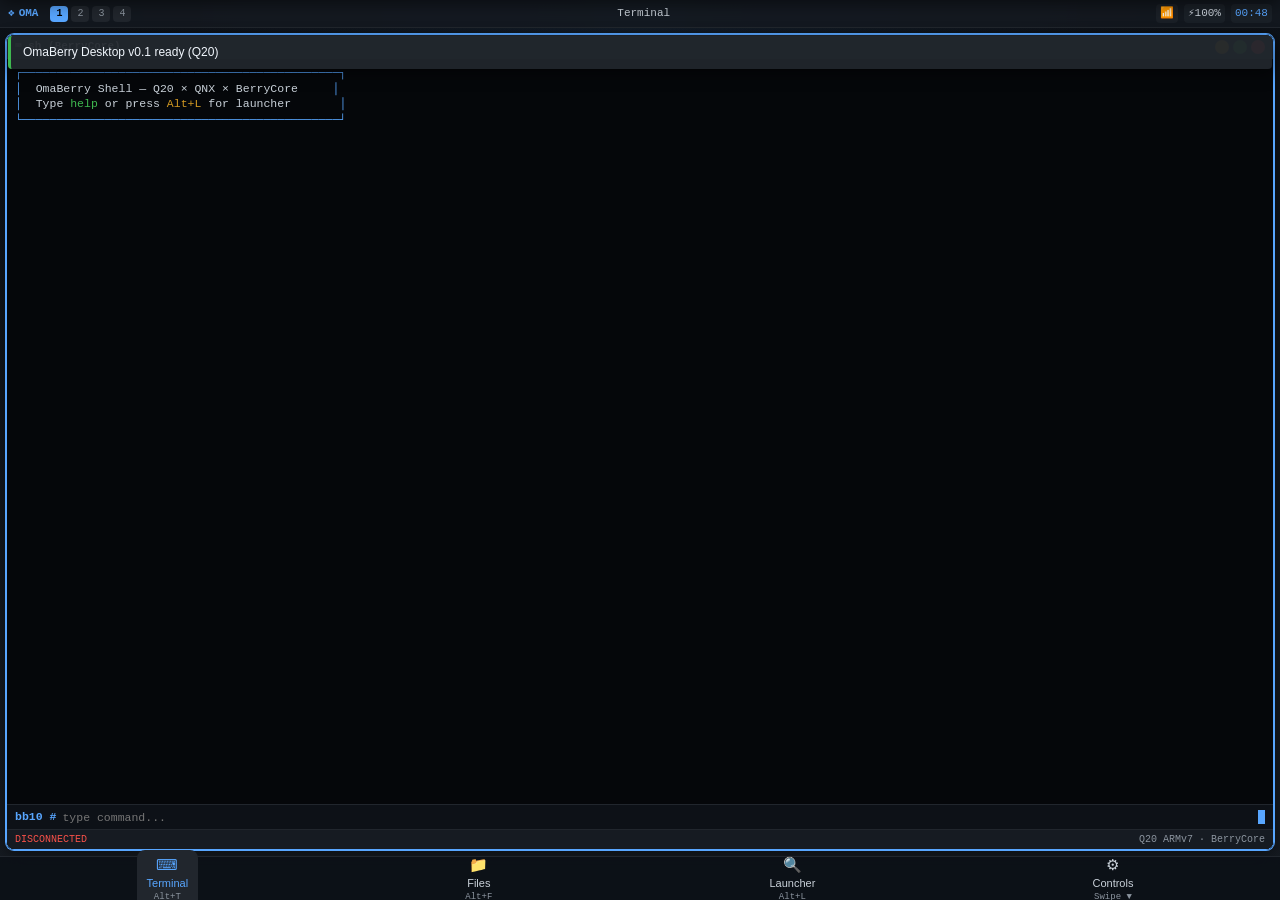
==== web/index.html @ 7ca0a392 "feat: initial commit of OmaBerry with full Q20 hardware, keyboard and gesture support" ====
<!DOCTYPE html>
<html lang="en">
<head>
  <meta charset="utf-8">
  <meta name="viewport" content="width=device-width, initial-scale=1.0, maximum-scale=1.0, user-scalable=no, viewport-fit=cover">
  <meta name="apple-mobile-web-app-capable" content="yes">
  <meta name="apple-mobile-web-app-status-bar-style" content="black-translucent">
  <meta name="theme-color" content="#0d1117">
  <title>OmaBerry — BlackBerry Classic Q20</title>
  
  <link rel="stylesheet" href="css/tokens.css">
  <link rel="stylesheet" href="css/desktop.css">
  <link rel="stylesheet" href="css/terminal.css">
  <link rel="stylesheet" href="css/launcher.css">
</head>
<body>

<div id="desktop-root">

  <!-- ── Top Status Bar (Waybar style) ────────────────────────── -->
  <header id="statusbar">
    <div class="status-left">
      <div class="brand-badge">
        <span>❖</span>
        <span>OMA</span>
      </div>
      <div class="workspace-pills">
        <div class="ws-pill active" data-ws="0">1</div>
        <div class="ws-pill" data-ws="1">2</div>
        <div class="ws-pill" data-ws="2">3</div>
        <div class="ws-pill" data-ws="3">4</div>
      </div>
    </div>

    <div class="status-center">
      <span id="status-app-title">Terminal</span>
    </div>

    <div class="status-right">
      <div class="status-item" id="status-wifi" title="Wi-Fi">
        <span>📶</span>
      </div>
      <div class="status-item" id="status-battery" title="Battery">
        <span>100%</span>
      </div>
      <div class="status-item accent" id="status-time">
        12:00
      </div>
    </div>
  </header>

  <!-- ── Quick Shade (Swipe Down from Top Edge) ────────────────── -->
  <div id="quick-shade">
    <div style="display:flex; justify-content:space-between; align-items:center; font-weight:bold; font-size:12px;">
      <span>Quick Controls</span>
      <span style="font-size:10px; color:var(--ob-text-muted);">Swipe up or press Back to close</span>
    </div>
    <div class="shade-grid">
      <div class="shade-card active">
        <span>📶</span>
        <span>Wi-Fi (Active)</span>
      </div>
      <div class="shade-card active">
        <span>🔒</span>
        <span>SSH :22 (ON)</span>
      </div>
      <div class="shade-card">
        <span>🤖</span>
        <span>Agent Hub</span>
      </div>
      <div class="shade-card" onclick="location.reload()">
        <span>🔄</span>
        <span>Reload Shell</span>
      </div>
      <div class="shade-card" onclick="window.OB.Terminal.send('pidin\n')">
        <span>📊</span>
        <span>pidin (Top)</span>
      </div>
      <div class="shade-card" onclick="window.OB.Terminal.send('qpkg list\n')">
        <span>📦</span>
        <span>Packages</span>
      </div>
    </div>
  </div>

  <!-- ── Toast Notifications ────────────────────────────────────── -->
  <div id="toast-container"></div>

  <!-- ── Main Viewport (4 Workspaces) ──────────────────────────── -->
  <main id="viewport">

    <!-- Workspace 0: Terminal / Shell -->
    <div class="workspace active" id="ws-0">
      <div class="window-tile focused" data-app="terminal">
        <div class="window-header">
          <span class="window-title">⌨ sh (BerryCore)</span>
          <div class="window-controls">
            <button class="win-btn min" title="Minimize"></button>
            <button class="win-btn max" title="Fullscreen"></button>
            <button class="win-btn close" title="Close"></button>
          </div>
        </div>
        <div class="window-body">
          <div class="terminal-container">
            <div class="terminal-output" id="term-output"></div>
            <div class="terminal-input-row">
              <span class="terminal-prompt">bb10 #</span>
              <input type="text" id="term-input" class="terminal-input" autocomplete="off" autocorrect="off" autocapitalize="off" spellcheck="false" placeholder="type command...">
              <span class="terminal-cursor"></span>
            </div>
            <div class="terminal-status-bar">
              <div class="term-tag connected" id="term-status-tag">STANDBY</div>
              <div>Q20 ARMv7 · BerryCore</div>
            </div>
          </div>
        </div>
      </div>
    </div>

    <!-- Workspace 1: File Manager -->
    <div class="workspace" id="ws-1">
      <div class="window-tile" data-app="fileman" style="display:grid; grid-template-rows:24px 30px 1fr;">
        <div class="window-header">
          <span class="window-title">📁 BerryFS File Browser</span>
          <div class="window-controls">
            <button class="win-btn max"></button>
            <button class="win-btn close"></button>
          </div>
        </div>
        <div style="background:var(--ob-bg-elevated); padding:4px 8px; border-bottom:var(--ob-border-subtle); display:flex; align-items:center; gap:6px;">
          <button onclick="window.OB.FileManager.goUp()" style="background:var(--ob-bg-surface); border:var(--ob-border); color:var(--ob-text-primary); border-radius:4px; padding:2px 8px; cursor:pointer;">⬆ Up</button>
          <span id="fm-path" style="font-family:var(--ob-font-mono); font-size:11px; color:var(--ob-text-muted);">/accounts/1000/shared</span>
        </div>
        <div style="display:grid; grid-template-columns:1fr 1fr; overflow:hidden;">
          <div id="fm-list" class="launcher-list" style="border-right:var(--ob-border-subtle);"></div>
          <div style="padding:6px; display:flex; flex-direction:column; background:#05070a;">
            <div style="font-size:10px; color:var(--ob-text-muted); margin-bottom:4px;">VIEWER / EDITOR</div>
            <textarea id="fm-viewer" style="flex:1; width:100%; background:transparent; border:none; outline:none; color:#c9d1d9; font-family:var(--ob-font-mono); font-size:11px; resize:none;" readonly placeholder="Select a file to inspect..."></textarea>
          </div>
        </div>
      </div>
    </div>

    <!-- Workspace 2: Web & Cloud Hub -->
    <div class="workspace" id="ws-2">
      <div class="window-tile" data-app="webhub">
        <div class="window-header">
          <span class="window-title">🌐 Web & Community Hub</span>
          <div class="window-controls"><button class="win-btn max"></button></div>
        </div>
        <div class="window-body" style="padding:16px; display:flex; flex-direction:column; gap:12px;">
          <h3 style="color:var(--ob-accent); font-size:14px;">Q20 Web Resources</h3>
          <p style="font-size:12px; color:var(--ob-text-muted);">Fast access bookmarks for Berry Browser (Chromium 120):</p>
          <div class="shade-grid" style="grid-template-columns: 1fr 1fr;">
            <a href="https://github.com/sw7ft/BerryCore" target="_blank" class="shade-card" style="text-decoration:none; color:inherit;">
              <span>📦</span>
              <span>BerryCore GitHub</span>
            </a>
            <a href="https://bberrylife.github.io/" target="_blank" class="shade-card" style="text-decoration:none; color:inherit;">
              <span>🫐</span>
              <span>BerryLife Hub</span>
            </a>
            <a href="https://eazylee.xyz/reberry/" target="_blank" class="shade-card" style="text-decoration:none; color:inherit;">
              <span>📖</span>
              <span>reberry Journal</span>
            </a>
            <a href="http://127.0.0.1:8120" target="_blank" class="shade-card" style="text-decoration:none; color:inherit;">
              <span>🤖</span>
              <span>BerryCode AI</span>
            </a>
          </div>
        </div>
      </div>
    </div>

    <!-- Workspace 3: System Diagnostics & Hardware -->
    <div class="workspace" id="ws-3">
      <div class="window-tile" data-app="sysinfo">
        <div class="window-header">
          <span class="window-title">📊 Q20 System Diagnostics</span>
          <div class="window-controls"><button class="win-btn max"></button></div>
        </div>
        <div class="window-body" style="padding:12px; font-family:var(--ob-font-mono); font-size:11.5px; line-height:1.5;">
          <div style="color:var(--ob-accent); font-weight:bold; margin-bottom:6px;">BlackBerry Classic Q20 Hardware Profile:</div>
          <div>• SoC: Qualcomm Snapdragon S4 Plus (MSM8960)</div>
          <div>• CPU: Dual-Core Krait @ 1.5 GHz (ARMv7 32-bit)</div>
          <div>• RAM: 2.0 GB LPDDR2</div>
          <div>• GPU: Adreno 225</div>
          <div>• Display: 720 × 720 (1:1 Square Touchscreen)</div>
          <div>• OS Kernel: BlackBerry QNX 8.0.0 (Neutrino RTOS)</div>
          <div>• Toolbelt: Optical Trackpad + 4 Navigation Keys</div>
          <div style="margin-top:12px; padding:8px; background:var(--ob-bg-elevated); border-radius:6px; border:var(--ob-border);">
            <div style="color:var(--ob-success);">Input Mapping Status:</div>
            <div>✓ Physical QWERTY keyboard listener active</div>
            <div>✓ Optical Trackpad motion & click listeners active</div>
            <div>✓ Bezel gestures (Top/Bottom/Left/Right) calibrated</div>
            <div>✓ Toolbelt keys (Call, Menu, Back, End) hooked</div>
          </div>
        </div>
      </div>
    </div>

  </main>

  <!-- ── Bottom Dock (Key Hints) ───────────────────────────────── -->
  <footer id="dock">
    <div class="dock-item active" data-action="terminal">
      <span class="dock-icon">⌨</span>
      <span>Terminal</span>
      <span class="dock-hint">Alt+T</span>
    </div>
    <div class="dock-item" data-action="files">
      <span class="dock-icon">📁</span>
      <span>Files</span>
      <span class="dock-hint">Alt+F</span>
    </div>
    <div class="dock-item" data-action="launcher">
      <span class="dock-icon">🔍</span>
      <span>Launcher</span>
      <span class="dock-hint">Alt+L</span>
    </div>
    <div class="dock-item" data-action="shade">
      <span class="dock-icon">⚙</span>
      <span>Controls</span>
      <span class="dock-hint">Swipe ▼</span>
    </div>
  </footer>

  <!-- ── App Launcher Overlay (Rofi style) ─────────────────────── -->
  <div id="launcher-overlay">
    <div class="launcher-card">
      <div class="launcher-search-box">
        <span class="launcher-search-icon">🔍</span>
        <input type="text" id="launcher-search-input" class="launcher-input" placeholder="Search apps or run command..." autocomplete="off">
      </div>
      <div id="launcher-results-list" class="launcher-list"></div>
      <div class="launcher-footer">
        <div class="launcher-hints">
          <span><span class="key-hint">↑↓</span>Select</span>
          <span><span class="key-hint">Enter</span>Open</span>
          <span><span class="key-hint">Back</span>Close</span>
        </div>
        <span>OmaBerry Runner</span>
      </div>
    </div>
  </div>

</div>

<!-- ── Subsystem Scripts ───────────────────────────────────────── -->
<script src="js/kernel.js"></script>
<script src="js/keys.js"></script>
<script src="js/statusbar.js"></script>
<script src="js/workspace.js"></script>
<script src="js/launcher.js"></script>
<script src="js/terminal.js"></script>
<script src="js/filemanager.js"></script>
<script src="js/desktop.js"></script>

</body>
</html>
---- web/css/tokens.css ----
/* OmaBerry Design Tokens (Omarchy-inspired)
 * Tailored for BlackBerry Classic / Q20 720x720 Square Display
 */

:root {
  /* ── Omarchy Core Palette ─────────────────────────────────────── */
  --ob-bg-base: #0d1117;
  --ob-bg-surface: #161b22;
  --ob-bg-elevated: #21262d;
  --ob-bg-active: #30363d;
  --ob-bg-overlay: rgba(13, 17, 23, 0.92);

  /* ── Accent & Semantic Colors ─────────────────────────────────── */
  --ob-accent: #58a6ff;
  --ob-accent-hover: #79c0ff;
  --ob-accent-subtle: rgba(88, 166, 255, 0.15);
  
  --ob-success: #3fb950;
  --ob-warning: #d29922;
  --ob-danger: #f85149;
  --ob-purple: #bc8cff;
  --ob-cyan: #39c5cf;

  /* ── Typography & Text Colors ─────────────────────────────────── */
  --ob-text-primary: #f0f6fc;
  --ob-text-secondary: #c9d1d9;
  --ob-text-muted: #8b949e;
  --ob-text-dim: #484f58;

  --ob-font-mono: 'JetBrainsMono Nerd Font', 'Fira Code', Menlo, Consolas, 'Courier New', monospace;
  --ob-font-ui: -apple-system, 'Slate Pro', 'Segoe UI', Roboto, Helvetica, Arial, sans-serif;

  /* ── Sizing & Spacing (Optimized for 720x720) ─────────────────── */
  --ob-screen-size: 720px;
  --ob-bar-height: 28px;
  --ob-dock-height: 44px;
  --ob-border-radius: 8px;
  --ob-border-radius-sm: 4px;
  --ob-gap: 6px;
  --ob-padding: 8px;

  /* ── Borders & Outlines ───────────────────────────────────────── */
  --ob-border: 1px solid #30363d;
  --ob-border-subtle: 1px solid #21262d;
  --ob-border-active: 1px solid #58a6ff;

  /* ── Shadows & Blur ───────────────────────────────────────────── */
  --ob-shadow: 0 4px 16px rgba(0, 0, 0, 0.5);
  --ob-shadow-sm: 0 2px 6px rgba(0, 0, 0, 0.35);
  --ob-backdrop-blur: blur(10px);
}

/* Base reset */
* {
  box-sizing: border-box;
  margin: 0;
  padding: 0;
  user-select: none;
  -webkit-user-select: none;
  -webkit-tap-highlight-color: transparent;
}

html, body {
  width: 100%;
  height: 100%;
  max-width: 100vw;
  max-height: 100vh;
  overflow: hidden;
  background-color: var(--ob-bg-base);
  color: var(--ob-text-secondary);
  font-family: var(--ob-font-ui);
  font-size: 13px;
  line-height: 1.4;
}

/* Trackpad active cursor display */
body.trackpad-active {
  cursor: default;
}
---- web/css/desktop.css ----
/* OmaBerry Desktop Layout
 * 720x720 Square Screen Window Manager & Workspace Viewport
 */

#desktop-root {
  display: flex;
  flex-direction: column;
  width: 100vw;
  height: 100vh;
  position: relative;
  background-color: var(--ob-bg-base);
  background-image: 
    radial-gradient(ellipse at 50% 0%, rgba(88, 166, 255, 0.08) 0%, transparent 60%),
    linear-gradient(to bottom, #0d1117 0%, #161b22 100%);
  overflow: hidden;
}

/* ── Top Status Bar (Waybar-inspired) ─────────────────────────── */
#statusbar {
  display: flex;
  align-items: center;
  justify-content: space-between;
  height: var(--ob-bar-height);
  padding: 0 8px;
  background-color: rgba(22, 27, 34, 0.85);
  backdrop-filter: var(--ob-backdrop-blur);
  -webkit-backdrop-filter: var(--ob-backdrop-blur);
  border-bottom: var(--ob-border-subtle);
  font-family: var(--ob-font-mono);
  font-size: 11px;
  z-index: 100;
  flex-shrink: 0;
}

.status-left, .status-center, .status-right {
  display: flex;
  align-items: center;
  gap: 6px;
}

.brand-badge {
  font-weight: bold;
  color: var(--ob-accent);
  display: flex;
  align-items: center;
  gap: 4px;
}

.workspace-pills {
  display: flex;
  gap: 3px;
  margin-left: 6px;
}

.ws-pill {
  width: 18px;
  height: 16px;
  display: flex;
  align-items: center;
  justify-content: center;
  background-color: var(--ob-bg-elevated);
  border-radius: var(--ob-border-radius-sm);
  color: var(--ob-text-muted);
  font-size: 10px;
  cursor: pointer;
  transition: all 0.15s ease;
}

.ws-pill.active {
  background-color: var(--ob-accent);
  color: #000;
  font-weight: bold;
}

.status-center {
  color: var(--ob-text-secondary);
  font-weight: 500;
}

.status-item {
  display: flex;
  align-items: center;
  gap: 4px;
  padding: 2px 4px;
  border-radius: var(--ob-border-radius-sm);
  background-color: rgba(33, 38, 45, 0.6);
}

.status-item.accent {
  color: var(--ob-accent);
}

/* ── Workspace Viewport ───────────────────────────────────────── */
#viewport {
  flex: 1;
  position: relative;
  display: flex;
  width: 100%;
  overflow: hidden;
  padding: var(--ob-gap);
}

.workspace {
  position: absolute;
  top: var(--ob-gap);
  left: var(--ob-gap);
  right: var(--ob-gap);
  bottom: calc(var(--ob-dock-height) + var(--ob-gap));
  display: grid;
  grid-template-columns: 1fr;
  grid-template-rows: 1fr;
  gap: var(--ob-gap);
  opacity: 0;
  pointer-events: none;
  transform: scale(0.98);
  transition: opacity 0.2s cubic-bezier(0.16, 1, 0.3, 1), transform 0.2s cubic-bezier(0.16, 1, 0.3, 1);
}

.workspace.active {
  opacity: 1;
  pointer-events: auto;
  transform: scale(1);
}

.workspace.split-horizontal {
  grid-template-columns: 1fr 1fr;
}

.workspace.split-vertical {
  grid-template-rows: 1fr 1fr;
}

/* ── Windows / Tiles ──────────────────────────────────────────── */
.window-tile {
  background-color: rgba(22, 27, 34, 0.95);
  border: var(--ob-border);
  border-radius: var(--ob-border-radius);
  box-shadow: var(--ob-shadow);
  display: flex;
  flex-direction: column;
  overflow: hidden;
  position: relative;
  transition: border-color 0.15s ease, box-shadow 0.15s ease;
}

.window-tile.focused {
  border-color: var(--ob-accent);
  box-shadow: 0 0 0 1px var(--ob-accent), var(--ob-shadow);
}

.window-header {
  display: flex;
  align-items: center;
  justify-content: space-between;
  height: 24px;
  padding: 0 8px;
  background-color: var(--ob-bg-elevated);
  border-bottom: var(--ob-border-subtle);
  font-family: var(--ob-font-mono);
  font-size: 11px;
}

.window-title {
  color: var(--ob-text-primary);
  font-weight: 600;
  white-space: nowrap;
  overflow: hidden;
  text-overflow: ellipsis;
}

.window-controls {
  display: flex;
  gap: 4px;
}

.win-btn {
  width: 14px;
  height: 14px;
  border-radius: 50%;
  border: none;
  cursor: pointer;
  opacity: 0.8;
}
.win-btn:hover { opacity: 1; }
.win-btn.close { background-color: var(--ob-danger); }
.win-btn.min { background-color: var(--ob-warning); }
.win-btn.max { background-color: var(--ob-success); }

.window-body {
  flex: 1;
  overflow: auto;
  position: relative;
}

/* ── Bottom Dock (Taskbar / Key hints) ────────────────────────── */
#dock {
  position: absolute;
  bottom: 0;
  left: 0;
  right: 0;
  height: var(--ob-dock-height);
  background-color: rgba(13, 17, 23, 0.92);
  backdrop-filter: var(--ob-backdrop-blur);
  -webkit-backdrop-filter: var(--ob-backdrop-blur);
  border-top: var(--ob-border-subtle);
  display: flex;
  align-items: center;
  justify-content: space-around;
  padding: 0 8px;
  z-index: 100;
}

.dock-item {
  display: flex;
  flex-direction: column;
  align-items: center;
  justify-content: center;
  padding: 4px 10px;
  border-radius: var(--ob-border-radius);
  background: transparent;
  color: var(--ob-text-secondary);
  font-size: 11px;
  cursor: pointer;
  transition: all 0.15s ease;
  position: relative;
}

.dock-item:hover, .dock-item.active {
  background-color: var(--ob-bg-elevated);
  color: var(--ob-accent);
}

.dock-icon {
  font-size: 15px;
  margin-bottom: 1px;
}

.dock-hint {
  font-family: var(--ob-font-mono);
  font-size: 9px;
  color: var(--ob-text-muted);
}

/* ── Top Swipe Shade (Quick Settings) ─────────────────────────── */
#quick-shade {
  position: absolute;
  top: 0;
  left: 0;
  right: 0;
  max-height: 280px;
  background-color: rgba(22, 27, 34, 0.98);
  backdrop-filter: var(--ob-backdrop-blur);
  border-bottom: 2px solid var(--ob-accent);
  box-shadow: var(--ob-shadow);
  transform: translateY(-100%);
  transition: transform 0.25s cubic-bezier(0.16, 1, 0.3, 1);
  z-index: 200;
  padding: 12px;
  display: flex;
  flex-direction: column;
  gap: 10px;
}

#quick-shade.open {
  transform: translateY(0);
}

.shade-grid {
  display: grid;
  grid-template-columns: repeat(3, 1fr);
  gap: 8px;
}

.shade-card {
  background-color: var(--ob-bg-elevated);
  border: var(--ob-border);
  border-radius: var(--ob-border-radius);
  padding: 8px;
  display: flex;
  flex-direction: column;
  align-items: center;
  gap: 4px;
  font-size: 11px;
  cursor: pointer;
}

.shade-card.active {
  border-color: var(--ob-accent);
  background-color: var(--ob-accent-subtle);
  color: var(--ob-accent);
}

/* ── Toast Notifications ──────────────────────────────────────── */
#toast-container {
  position: absolute;
  top: calc(var(--ob-bar-height) + 8px);
  right: 8px;
  left: 8px;
  display: flex;
  flex-direction: column;
  gap: 6px;
  z-index: 300;
  pointer-events: none;
}

.toast {
  background-color: rgba(33, 38, 45, 0.95);
  border-left: 3px solid var(--ob-accent);
  border-radius: var(--ob-border-radius-sm);
  padding: 8px 12px;
  font-size: 12px;
  color: var(--ob-text-primary);
  box-shadow: var(--ob-shadow);
  animation: toastIn 0.2s ease forwards;
  pointer-events: auto;
}

.toast.warn { border-left-color: var(--ob-warning); }
.toast.error { border-left-color: var(--ob-danger); }
.toast.success { border-left-color: var(--ob-success); }

@keyframes toastIn {
  from { opacity: 0; transform: translateY(-8px); }
  to { opacity: 1; transform: translateY(0); }
}
---- web/css/terminal.css ----
/* OmaBerry Terminal Styles
 * Monospace ANSI terminal with PTY integration, cursor blink, and status
 */

.terminal-container {
  display: flex;
  flex-direction: column;
  width: 100%;
  height: 100%;
  background-color: #05070a;
  color: #c9d1d9;
  font-family: var(--ob-font-mono);
  font-size: 11.5px;
  line-height: 1.35;
  overflow: hidden;
  position: relative;
}

.terminal-output {
  flex: 1;
  overflow-y: auto;
  overflow-x: hidden;
  padding: 6px 8px;
  white-space: pre-wrap;
  word-break: break-all;
  user-select: text;
  -webkit-user-select: text;
  scroll-behavior: smooth;
}

.terminal-line {
  min-height: 16px;
}

/* ANSI 16-color palette */
.ansi-black { color: #484f58; }
.ansi-red { color: #ff7b72; }
.ansi-green { color: #3fb950; }
.ansi-yellow { color: #d29922; }
.ansi-blue { color: #58a6ff; }
.ansi-magenta { color: #bc8cff; }
.ansi-cyan { color: #39c5cf; }
.ansi-white { color: #f0f6fc; }

.ansi-bright-black { color: #6e7681; }
.ansi-bright-red { color: #ffa198; }
.ansi-bright-green { color: #56d364; }
.ansi-bright-yellow { color: #e3b341; }
.ansi-bright-blue { color: #79c0ff; }
.ansi-bright-magenta { color: #d2a8ff; }
.ansi-bright-cyan { color: #56d4dd; }
.ansi-bright-white { color: #ffffff; }

.ansi-bold { font-weight: bold; }
.ansi-underline { text-decoration: underline; }

/* Terminal input prompt row */
.terminal-input-row {
  display: flex;
  align-items: center;
  padding: 4px 8px;
  background-color: #0d1117;
  border-top: 1px solid #21262d;
  flex-shrink: 0;
}

.terminal-prompt {
  color: var(--ob-accent);
  font-weight: bold;
  margin-right: 6px;
  white-space: nowrap;
}

.terminal-input {
  flex: 1;
  background: transparent;
  border: none;
  outline: none;
  color: #f0f6fc;
  font-family: var(--ob-font-mono);
  font-size: 11.5px;
  padding: 0;
}

/* Cursor */
.terminal-cursor {
  display: inline-block;
  width: 7px;
  height: 14px;
  background-color: var(--ob-accent);
  vertical-align: middle;
  animation: cursorBlink 1s infinite;
}

@keyframes cursorBlink {
  0%, 49% { opacity: 1; }
  50%, 100% { opacity: 0; }
}

/* Terminal Bottom Status Bar */
.terminal-status-bar {
  display: flex;
  align-items: center;
  justify-content: space-between;
  height: 20px;
  padding: 0 8px;
  background-color: #161b22;
  border-top: 1px solid #21262d;
  font-size: 10px;
  color: var(--ob-text-muted);
}

.term-tag {
  display: flex;
  align-items: center;
  gap: 4px;
}
.term-tag.connected { color: var(--ob-success); }
.term-tag.disconnected { color: var(--ob-danger); }
---- web/css/launcher.css ----
/* OmaBerry App Launcher & Command Palette (Rofi/Fuzzel style)
 * Keyboard-first navigation for Q20 720x720 display
 */

#launcher-overlay, #palette-overlay {
  position: absolute;
  top: 0;
  left: 0;
  width: 100vw;
  height: 100vh;
  background-color: rgba(13, 17, 23, 0.75);
  backdrop-filter: var(--ob-backdrop-blur);
  -webkit-backdrop-filter: var(--ob-backdrop-blur);
  display: flex;
  align-items: center;
  justify-content: center;
  z-index: 250;
  opacity: 0;
  pointer-events: none;
  transition: opacity 0.15s ease;
}

#launcher-overlay.open, #palette-overlay.open {
  opacity: 1;
  pointer-events: auto;
}

.launcher-card {
  width: calc(100% - 32px);
  max-width: 540px;
  max-height: 480px;
  background-color: rgba(22, 27, 34, 0.98);
  border: var(--ob-border);
  border-radius: var(--ob-border-radius);
  box-shadow: var(--ob-shadow);
  display: flex;
  flex-direction: column;
  overflow: hidden;
  transform: translateY(-10px) scale(0.98);
  transition: transform 0.15s cubic-bezier(0.16, 1, 0.3, 1);
}

#launcher-overlay.open .launcher-card,
#palette-overlay.open .launcher-card {
  transform: translateY(0) scale(1);
}

.launcher-search-box {
  display: flex;
  align-items: center;
  padding: 10px 14px;
  background-color: var(--ob-bg-elevated);
  border-bottom: var(--ob-border-subtle);
  gap: 8px;
}

.launcher-search-icon {
  color: var(--ob-accent);
  font-size: 14px;
}

.launcher-input {
  flex: 1;
  background: transparent;
  border: none;
  outline: none;
  color: var(--ob-text-primary);
  font-family: var(--ob-font-ui);
  font-size: 14px;
}

.launcher-input::placeholder {
  color: var(--ob-text-muted);
}

.launcher-list {
  flex: 1;
  overflow-y: auto;
  padding: 6px;
  display: flex;
  flex-direction: column;
  gap: 3px;
}

.launcher-item {
  display: flex;
  align-items: center;
  justify-content: space-between;
  padding: 8px 10px;
  border-radius: var(--ob-border-radius-sm);
  background-color: transparent;
  cursor: pointer;
  transition: background-color 0.1s ease;
}

.launcher-item.selected, .launcher-item:hover {
  background-color: var(--ob-bg-active);
  outline: 1px solid var(--ob-accent);
}

.launcher-item-left {
  display: flex;
  align-items: center;
  gap: 10px;
}

.launcher-item-icon {
  width: 26px;
  height: 26px;
  border-radius: 6px;
  display: flex;
  align-items: center;
  justify-content: center;
  background-color: var(--ob-bg-surface);
  font-size: 13px;
  color: var(--ob-accent);
}

.launcher-item-text {
  display: flex;
  flex-direction: column;
}

.launcher-item-title {
  color: var(--ob-text-primary);
  font-weight: 500;
  font-size: 12.5px;
}

.launcher-item-desc {
  color: var(--ob-text-muted);
  font-size: 10.5px;
}

.launcher-item-badge {
  font-family: var(--ob-font-mono);
  font-size: 10px;
  padding: 2px 6px;
  border-radius: 4px;
  background-color: var(--ob-bg-surface);
  color: var(--ob-text-muted);
  border: var(--ob-border-subtle);
}

.launcher-footer {
  display: flex;
  align-items: center;
  justify-content: space-between;
  padding: 6px 12px;
  background-color: var(--ob-bg-surface);
  border-top: var(--ob-border-subtle);
  font-family: var(--ob-font-mono);
  font-size: 10px;
  color: var(--ob-text-muted);
}

.launcher-hints {
  display: flex;
  gap: 10px;
}

.key-hint {
  display: inline-block;
  padding: 1px 4px;
  border-radius: 3px;
  background-color: var(--ob-bg-elevated);
  color: var(--ob-text-secondary);
  border: var(--ob-border-subtle);
  margin-right: 2px;
}
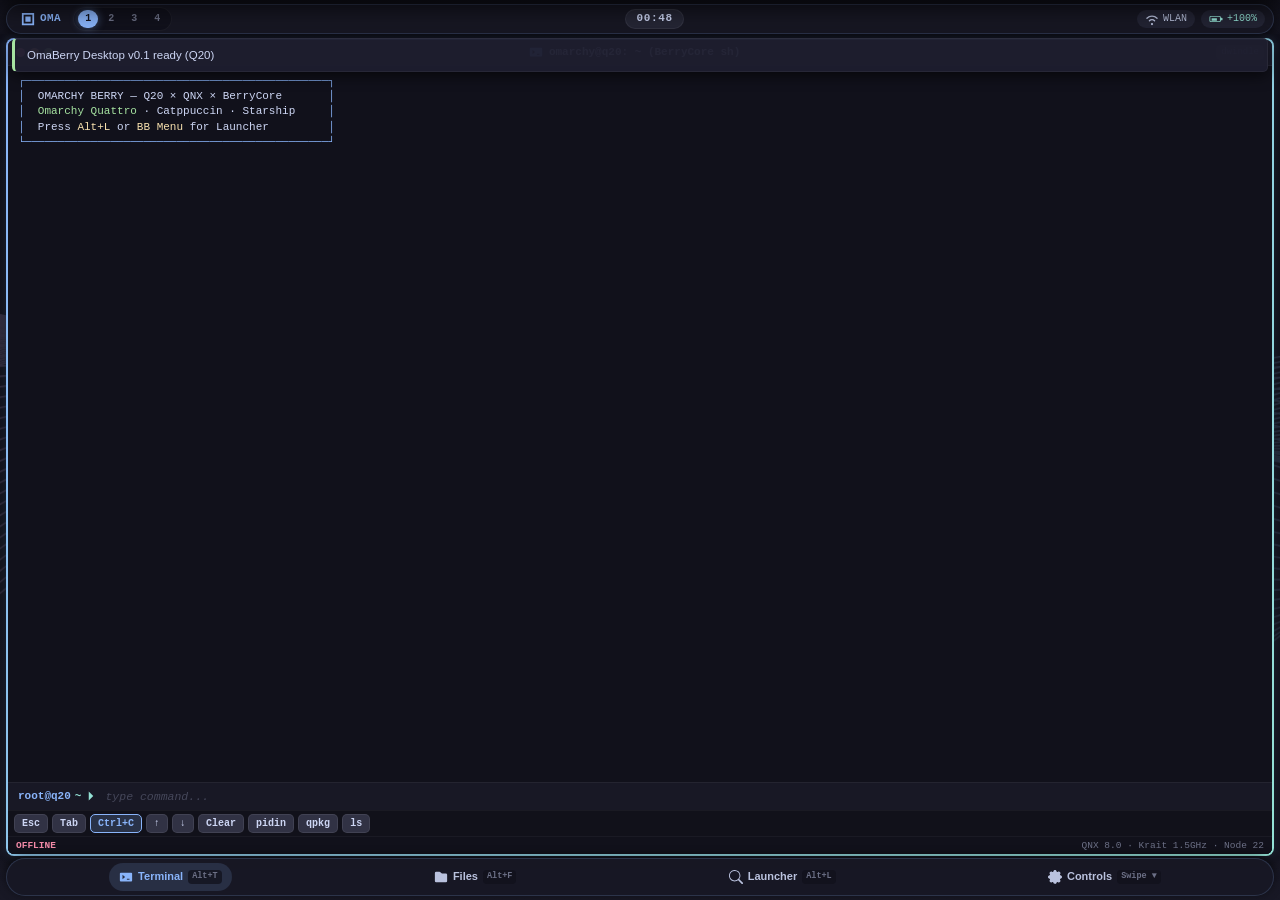
==== commit 38867600: "docs: add banner/icon artwork, MIT license and refreshed README - Add docs/banner.png + docs/icon.pn" ====
--- a/web/index.html
+++ b/web/index.html
@@ -5,24 +5,26 @@
   <meta name="viewport" content="width=device-width, initial-scale=1.0, maximum-scale=1.0, user-scalable=no, viewport-fit=cover">
   <meta name="apple-mobile-web-app-capable" content="yes">
   <meta name="apple-mobile-web-app-status-bar-style" content="black-translucent">
-  <meta name="theme-color" content="#0d1117">
-  <title>OmaBerry — BlackBerry Classic Q20</title>
+  <meta name="theme-color" content="#11111b">
+  <title>OmaBerry — Omarchy on BlackBerry Classic</title>
   
   <link rel="stylesheet" href="css/tokens.css">
   <link rel="stylesheet" href="css/desktop.css">
   <link rel="stylesheet" href="css/terminal.css">
   <link rel="stylesheet" href="css/launcher.css">
 </head>
-<body>
+<body tabindex="0">
 
 <div id="desktop-root">
 
-  <!-- ── Top Status Bar (Waybar style) ────────────────────────── -->
+  <!-- ── Top Floating Waybar (Omarchy Quickshell Style) ─────────────── -->
   <header id="statusbar">
     <div class="status-left">
-      <div class="brand-badge">
-        <span>❖</span>
-        <span>OMA</span>
+      <div class="brand-badge" onclick="window.OB.Kernel.emit('action:toggle-launcher')" title="Omarchy Menu">
+        <span class="icon-svg" style="color:var(--ob-accent-blue)">
+          <svg viewBox="0 0 16 16"><path fill-rule="evenodd" clip-rule="evenodd" d="M1 1h14v14H1V1zm2 2v10h10V3H3zm2 2h6v6H5V5z" fill="currentColor"/></svg>
+        </span>
+        <span style="font-weight:800; font-size:11px; letter-spacing:0.04em;">OMA</span>
       </div>
       <div class="workspace-pills">
         <div class="ws-pill active" data-ws="0">1</div>
@@ -33,51 +35,68 @@
     </div>
 
     <div class="status-center">
-      <span id="status-app-title">Terminal</span>
+      <div class="status-time-pill" id="status-time">
+        <span id="status-time-val">12:00</span>
+      </div>
     </div>
 
     <div class="status-right">
-      <div class="status-item" id="status-wifi" title="Wi-Fi">
-        <span>📶</span>
-      </div>
-      <div class="status-item" id="status-battery" title="Battery">
-        <span>100%</span>
-      </div>
-      <div class="status-item accent" id="status-time">
-        12:00
+      <div class="status-item" id="status-wifi" title="WLAN">
+        <span class="icon-svg">
+          <svg viewBox="0 0 16 16"><path d="M8 12.5a1.25 1.25 0 1 1 0 2.5 1.25 1.25 0 0 1 0-2.5zm-3.5-3.04a4.95 4.95 0 0 1 7 0 .75.75 0 0 1-1.06 1.06 3.45 3.45 0 0 0-4.88 0 .75.75 0 0 1-1.06-1.06zm-2.83-2.83a8.95 8.95 0 0 1 12.66 0 .75.75 0 0 1-1.06 1.06 7.45 7.45 0 0 0-10.54 0 .75.75 0 0 1-1.06-1.06z" fill="currentColor"/></svg>
+        </span>
+        <span>WLAN</span>
+      </div>
+      <div class="status-item accent" id="status-battery" title="Battery">
+        <span class="icon-svg">
+          <svg viewBox="0 0 16 16"><path d="M2 4.5A1.5 1.5 0 0 0 .5 6v4A1.5 1.5 0 0 0 2 11.5h10a1.5 1.5 0 0 0 1.5-1.5V9.5h1a1 1 0 0 0 1-1v-1a1 1 0 0 0-1-1h-1V6A1.5 1.5 0 0 0 12 4.5H2zm0 1h10a.5.5 0 0 1 .5.5v4a.5.5 0 0 1-.5.5H2a.5.5 0 0 1-.5-.5V6a.5.5 0 0 1 .5-.5zm1 1.5v3h6v-3H3z" fill="currentColor"/></svg>
+        </span>
+        <span id="status-battery-val">100%</span>
       </div>
     </div>
   </header>
 
   <!-- ── Quick Shade (Swipe Down from Top Edge) ────────────────── -->
   <div id="quick-shade">
-    <div style="display:flex; justify-content:space-between; align-items:center; font-weight:bold; font-size:12px;">
-      <span>Quick Controls</span>
+    <div style="display:flex; justify-content:space-between; align-items:center; font-weight:bold; font-size:11px;">
+      <span style="color:var(--ob-accent-blue)">Quick Controls</span>
       <span style="font-size:10px; color:var(--ob-text-muted);">Swipe up or press Back to close</span>
     </div>
     <div class="shade-grid">
       <div class="shade-card active">
-        <span>📶</span>
+        <span class="icon-svg" style="color:var(--ob-accent-teal)">
+          <svg viewBox="0 0 16 16"><path d="M8 12.5a1.25 1.25 0 1 1 0 2.5 1.25 1.25 0 0 1 0-2.5zm-3.5-3.04a4.95 4.95 0 0 1 7 0 .75.75 0 0 1-1.06 1.06 3.45 3.45 0 0 0-4.88 0 .75.75 0 0 1-1.06-1.06zm-2.83-2.83a8.95 8.95 0 0 1 12.66 0 .75.75 0 0 1-1.06 1.06 7.45 7.45 0 0 0-10.54 0 .75.75 0 0 1-1.06-1.06z" fill="currentColor"/></svg>
+        </span>
         <span>Wi-Fi (Active)</span>
       </div>
       <div class="shade-card active">
-        <span>🔒</span>
+        <span class="icon-svg" style="color:var(--ob-accent-green)">
+          <svg viewBox="0 0 16 16"><path d="M8 1a3.5 3.5 0 0 0-3.5 3.5V6H3a1 1 0 0 0-1 1v7a1 1 0 0 0 1 1h10a1 1 0 0 0 1-1V7a1 1 0 0 0-1-1h-1.5V4.5A3.5 3.5 0 0 0 8 1zm2 5H6V4.5a2 2 0 1 1 4 0V6z" fill="currentColor"/></svg>
+        </span>
         <span>SSH :22 (ON)</span>
       </div>
-      <div class="shade-card">
-        <span>🤖</span>
+      <div class="shade-card" onclick="window.open('http://127.0.0.1:8120', '_blank')">
+        <span class="icon-svg" style="color:var(--ob-accent-mauve)">
+          <svg viewBox="0 0 16 16"><path d="M8 1.5a6.5 6.5 0 0 0-6.5 6.5c0 1.9.82 3.61 2.13 4.8.2.18.37.52.37.8v.9a.5.5 0 0 0 .5.5h7a.5.5 0 0 0 .5-.5v-.9c0-.28.17-.62.37-.8 1.31-1.19 2.13-2.9 2.13-4.8A6.5 6.5 0 0 0 8 1.5zM6 10h4v1H6v-1zm1-3a1 1 0 1 1-2 0 1 1 0 0 1 2 0zm4 0a1 1 0 1 1-2 0 1 1 0 0 1 2 0z" fill="currentColor"/></svg>
+        </span>
         <span>Agent Hub</span>
       </div>
       <div class="shade-card" onclick="location.reload()">
-        <span>🔄</span>
+        <span class="icon-svg" style="color:var(--ob-accent-blue)">
+          <svg viewBox="0 0 16 16"><path fill-rule="evenodd" d="M8 3a5 5 0 1 0 4.546 2.914.5.5 0 0 1 .908-.417A6 6 0 1 1 8 2v1z" fill="currentColor"/><path d="M8 4.466V.534a.25.25 0 0 1 .41-.192l2.36 1.966c.12.1.12.284 0 .384L8.41 4.658A.25.25 0 0 1 8 4.466z" fill="currentColor"/></svg>
+        </span>
         <span>Reload Shell</span>
       </div>
-      <div class="shade-card" onclick="window.OB.Terminal.send('pidin\n')">
-        <span>📊</span>
+      <div class="shade-card" onclick="window.OB.Terminal.send('pidin\n'); window.OB.StatusBar.closeShade();">
+        <span class="icon-svg" style="color:var(--ob-accent-peach)">
+          <svg viewBox="0 0 16 16"><path d="M5 0a1 1 0 0 1 1 1v1h4V1a1 1 0 1 1 2 0v1h1a2 2 0 0 1 2 2v1h1a1 1 0 1 1 0 2h-1v4h1a1 1 0 1 1 0 2h-1v1a2 2 0 0 1-2 2h-1v1a1 1 0 1 1-2 0v-1H6v1a1 1 0 1 1-2 0v-1H3a2 2 0 0 1-2-2v-1H0a1 1 0 1 1 0-2h1V7H0a1 1 0 0 1 0-2h1V4a2 2 0 0 1 2-2h1V1a1 1 0 0 1 1-1zm8 4H3v8h10V4zM5 6h6v4H5V6z" fill="currentColor"/></svg>
+        </span>
         <span>pidin (Top)</span>
       </div>
-      <div class="shade-card" onclick="window.OB.Terminal.send('qpkg list\n')">
-        <span>📦</span>
+      <div class="shade-card" onclick="window.OB.Terminal.send('qpkg list\n'); window.OB.StatusBar.closeShade();">
+        <span class="icon-svg" style="color:var(--ob-accent-teal)">
+          <svg viewBox="0 0 16 16"><path d="M8.186 1.113a.5.5 0 0 0-.372 0L1.846 3.5a.5.5 0 0 0-.346.47v7.06a.5.5 0 0 0 .346.47l5.968 2.387a.5.5 0 0 0 .372 0l5.968-2.387a.5.5 0 0 0 .346-.47V3.97a.5.5 0 0 0-.346-.47L8.186 1.113zM8 2.08l5.05 2.02L8 6.12 2.95 4.1 8 2.08zM2.5 5.08l5 2v6.64l-5-2V5.08zm6 8.64V7.08l5-2v6.64l-5 2z" fill="currentColor"/></svg>
+        </span>
         <span>Packages</span>
       </div>
     </div>
@@ -89,28 +108,56 @@
   <!-- ── Main Viewport (4 Workspaces) ──────────────────────────── -->
   <main id="viewport">
 
-    <!-- Workspace 0: Terminal / Shell -->
+    <!-- Workspace 0: Terminal / Shell (Default) -->
     <div class="workspace active" id="ws-0">
       <div class="window-tile focused" data-app="terminal">
         <div class="window-header">
-          <span class="window-title">⌨ sh (BerryCore)</span>
-          <div class="window-controls">
-            <button class="win-btn min" title="Minimize"></button>
-            <button class="win-btn max" title="Fullscreen"></button>
-            <button class="win-btn close" title="Close"></button>
-          </div>
+          <div class="window-dots">
+            <span class="win-dot red"></span>
+            <span class="win-dot yellow"></span>
+            <span class="win-dot green"></span>
+          </div>
+          <span class="window-title">
+            <span class="icon-svg" style="color:var(--ob-accent-blue)">
+              <svg viewBox="0 0 16 16"><path d="M2 3a1 1 0 0 0-1 1v8a1 1 0 0 0 1 1h12a1 1 0 0 0 1-1V4a1 1 0 0 0-1-1H2zm2 2.5 3 2.5-3 2.5V5.5zm5 4.5h3v1H9v-1z" fill="currentColor"/></svg>
+            </span>
+            <span>omarchy@q20: ~ (BerryCore sh)</span>
+          </span>
+          <span class="window-tag">dwindle</span>
         </div>
         <div class="window-body">
           <div class="terminal-container">
             <div class="terminal-output" id="term-output"></div>
-            <div class="terminal-input-row">
-              <span class="terminal-prompt">bb10 #</span>
+            
+            <!-- Authentic Starship Prompt Row -->
+            <div class="terminal-input-row" onclick="document.getElementById('term-input').focus()">
+              <div class="starship-prompt">
+                <span style="color:var(--ob-accent-blue)">root@q20</span>
+                <span class="starship-dir">~</span>
+                <span class="starship-arrow" style="display:inline-flex; align-items:center; width:12px; height:12px;">
+                  <svg viewBox="0 0 16 16"><path d="M5 2l6 6-6 6V2z" fill="currentColor"/></svg>
+                </span>
+              </div>
               <input type="text" id="term-input" class="terminal-input" autocomplete="off" autocorrect="off" autocapitalize="off" spellcheck="false" placeholder="type command...">
-              <span class="terminal-cursor"></span>
             </div>
+
+            <!-- Quick Touch Keybar (Q20 Physical Ergonomics Helper) -->
+            <div class="terminal-keybar">
+              <button class="keybar-btn" data-key="Escape">Esc</button>
+              <button class="keybar-btn" data-key="Tab">Tab</button>
+              <button class="keybar-btn accent" data-cmd="ctrl-c">Ctrl+C</button>
+              <button class="keybar-btn" data-key="ArrowUp">↑</button>
+              <button class="keybar-btn" data-key="ArrowDown">↓</button>
+              <button class="keybar-btn" data-cmd="clear">Clear</button>
+              <button class="keybar-btn" data-cmd="pidin">pidin</button>
+              <button class="keybar-btn" data-cmd="qpkg help">qpkg</button>
+              <button class="keybar-btn" data-cmd="ls -la">ls</button>
+            </div>
+
+            <!-- Bottom Telemetry Bar -->
             <div class="terminal-status-bar">
               <div class="term-tag connected" id="term-status-tag">STANDBY</div>
-              <div>Q20 ARMv7 · BerryCore</div>
+              <div>QNX 8.0 · Krait 1.5GHz · Node 22</div>
             </div>
           </div>
         </div>
@@ -119,23 +166,35 @@
 
     <!-- Workspace 1: File Manager -->
     <div class="workspace" id="ws-1">
-      <div class="window-tile" data-app="fileman" style="display:grid; grid-template-rows:24px 30px 1fr;">
+      <div class="window-tile focused" data-app="fileman" style="display:grid; grid-template-rows:26px 30px 1fr;">
         <div class="window-header">
-          <span class="window-title">📁 BerryFS File Browser</span>
-          <div class="window-controls">
-            <button class="win-btn max"></button>
-            <button class="win-btn close"></button>
-          </div>
-        </div>
-        <div style="background:var(--ob-bg-elevated); padding:4px 8px; border-bottom:var(--ob-border-subtle); display:flex; align-items:center; gap:6px;">
-          <button onclick="window.OB.FileManager.goUp()" style="background:var(--ob-bg-surface); border:var(--ob-border); color:var(--ob-text-primary); border-radius:4px; padding:2px 8px; cursor:pointer;">⬆ Up</button>
-          <span id="fm-path" style="font-family:var(--ob-font-mono); font-size:11px; color:var(--ob-text-muted);">/accounts/1000/shared</span>
+          <div class="window-dots">
+            <span class="win-dot red"></span>
+            <span class="win-dot yellow"></span>
+            <span class="win-dot green"></span>
+          </div>
+          <span class="window-title">
+            <span class="icon-svg" style="color:var(--ob-accent-blue)">
+              <svg viewBox="0 0 16 16"><path d="M1 3.5A1.5 1.5 0 0 1 2.5 2h3.764a1.5 1.5 0 0 1 1.06.44L8.707 3.824A.5.5 0 0 0 9.06 4H13.5A1.5 1.5 0 0 1 15 5.5v7a1.5 1.5 0 0 1-1.5 1.5h-11A1.5 1.5 0 0 1 1 12.5v-9z" fill="currentColor"/></svg>
+            </span>
+            <span>BerryFS File Browser</span>
+          </span>
+          <span class="window-tag">shared</span>
+        </div>
+        <div style="background:var(--ob-bg-mantle); padding:4px 8px; border-bottom:1px solid rgba(255,255,255,0.05); display:flex; align-items:center; gap:6px;">
+          <button onclick="window.OB.FileManager.goUp()" style="background:var(--ob-bg-surface); border:1px solid rgba(255,255,255,0.08); color:var(--ob-text-primary); border-radius:4px; padding:2px 8px; cursor:pointer; font-size:10px; font-weight:600; display:flex; align-items:center; gap:4px;">
+            <span class="icon-svg" style="width:10px; height:10px;">
+              <svg viewBox="0 0 16 16"><path fill-rule="evenodd" d="M7.646 4.646a.5.5 0 0 1 .708 0l6 6a.5.5 0 0 1-.708.708L8 5.707l-5.646 5.647a.5.5 0 0 1-.708-.708l6-6z" fill="currentColor"/></svg>
+            </span>
+            <span>Up</span>
+          </button>
+          <span id="fm-path" style="font-family:var(--ob-font-mono); font-size:10.5px; color:var(--ob-text-muted);">/accounts/1000/shared</span>
         </div>
         <div style="display:grid; grid-template-columns:1fr 1fr; overflow:hidden;">
-          <div id="fm-list" class="launcher-list" style="border-right:var(--ob-border-subtle);"></div>
-          <div style="padding:6px; display:flex; flex-direction:column; background:#05070a;">
-            <div style="font-size:10px; color:var(--ob-text-muted); margin-bottom:4px;">VIEWER / EDITOR</div>
-            <textarea id="fm-viewer" style="flex:1; width:100%; background:transparent; border:none; outline:none; color:#c9d1d9; font-family:var(--ob-font-mono); font-size:11px; resize:none;" readonly placeholder="Select a file to inspect..."></textarea>
+          <div id="fm-list" class="launcher-list" style="border-right:1px solid rgba(255,255,255,0.05);"></div>
+          <div style="padding:6px; display:flex; flex-direction:column; background:var(--ob-bg-crust);">
+            <div style="font-size:9.5px; color:var(--ob-text-muted); margin-bottom:4px; font-weight:700;">VIEWER / INSPECTOR</div>
+            <textarea id="fm-viewer" style="flex:1; width:100%; background:transparent; border:none; outline:none; color:var(--ob-text-primary); font-family:var(--ob-font-mono); font-size:10.5px; resize:none;" readonly placeholder="Select a file to inspect..."></textarea>
           </div>
         </div>
       </div>
@@ -143,29 +202,47 @@
 
     <!-- Workspace 2: Web & Cloud Hub -->
     <div class="workspace" id="ws-2">
-      <div class="window-tile" data-app="webhub">
+      <div class="window-tile focused" data-app="webhub">
         <div class="window-header">
-          <span class="window-title">🌐 Web & Community Hub</span>
-          <div class="window-controls"><button class="win-btn max"></button></div>
+          <div class="window-dots">
+            <span class="win-dot red"></span>
+            <span class="win-dot yellow"></span>
+            <span class="win-dot green"></span>
+          </div>
+          <span class="window-title">
+            <span class="icon-svg" style="color:var(--ob-accent-blue)">
+              <svg viewBox="0 0 16 16"><path d="M8 0a8 8 0 1 0 0 16A8 8 0 0 0 8 0zm5.93 7h-2.95a12.8 12.8 0 0 0-.82-4.13A6.98 6.98 0 0 1 13.93 7zM8 1.07c.83 1.2 1.5 2.8 1.83 4.93H6.17C6.5 3.87 7.17 2.27 8 1.07zM1.84 9h2.95c.18 1.5.49 2.91.89 4.13A6.98 6.98 0 0 1 1.84 9zm2.95-2H1.84a6.98 6.98 0 0 1 3.9-4.13c-.4 1.22-.71 2.63-.89 4.13zM8 14.93c-.83-1.2-1.5-2.8-1.83-4.93h3.66c-.33 2.13-1 3.73-1.83 4.93zm1.96-5.93H6.04A11.7 11.7 0 0 1 6 8c0-.34.01-.67.04-1h3.92c.03.33.04.66.04 1 0 .34-.01.67-.04 1zm.2 4.13c.4-1.22.71-2.63.89-4.13h2.95a6.98 6.98 0 0 1-3.84 4.13z" fill="currentColor"/></svg>
+            </span>
+            <span>Web & Community Hub</span>
+          </span>
+          <span class="window-tag">Chromium 120</span>
         </div>
         <div class="window-body" style="padding:16px; display:flex; flex-direction:column; gap:12px;">
-          <h3 style="color:var(--ob-accent); font-size:14px;">Q20 Web Resources</h3>
-          <p style="font-size:12px; color:var(--ob-text-muted);">Fast access bookmarks for Berry Browser (Chromium 120):</p>
+          <h3 style="color:var(--ob-accent-blue); font-size:13px; font-weight:700;">Q20 Web Resources</h3>
+          <p style="font-size:11px; color:var(--ob-text-muted);">Fast access bookmarks for Berry Browser:</p>
           <div class="shade-grid" style="grid-template-columns: 1fr 1fr;">
-            <a href="https://github.com/sw7ft/BerryCore" target="_blank" class="shade-card" style="text-decoration:none; color:inherit;">
-              <span>📦</span>
+            <a href="https://github.com/sw7ft/BerryCore" target="_blank" class="shade-card" style="text-decoration:none;">
+              <span class="icon-svg" style="color:var(--ob-accent-blue)">
+                <svg viewBox="0 0 16 16"><path d="M8.186 1.113a.5.5 0 0 0-.372 0L1.846 3.5a.5.5 0 0 0-.346.47v7.06a.5.5 0 0 0 .346.47l5.968 2.387a.5.5 0 0 0 .372 0l5.968-2.387a.5.5 0 0 0 .346-.47V3.97a.5.5 0 0 0-.346-.47L8.186 1.113zM8 2.08l5.05 2.02L8 6.12 2.95 4.1 8 2.08zM2.5 5.08l5 2v6.64l-5-2V5.08zm6 8.64V7.08l5-2v6.64l-5 2z" fill="currentColor"/></svg>
+              </span>
               <span>BerryCore GitHub</span>
             </a>
-            <a href="https://bberrylife.github.io/" target="_blank" class="shade-card" style="text-decoration:none; color:inherit;">
-              <span>🫐</span>
+            <a href="https://bberrylife.github.io/" target="_blank" class="shade-card" style="text-decoration:none;">
+              <span class="icon-svg" style="color:var(--ob-accent-teal)">
+                <svg viewBox="0 0 16 16"><path d="M8 0a8 8 0 1 0 0 16A8 8 0 0 0 8 0zm5.93 7h-2.95a12.8 12.8 0 0 0-.82-4.13A6.98 6.98 0 0 1 13.93 7z" fill="currentColor"/></svg>
+              </span>
               <span>BerryLife Hub</span>
             </a>
-            <a href="https://eazylee.xyz/reberry/" target="_blank" class="shade-card" style="text-decoration:none; color:inherit;">
-              <span>📖</span>
+            <a href="https://eazylee.xyz/reberry/" target="_blank" class="shade-card" style="text-decoration:none;">
+              <span class="icon-svg" style="color:var(--ob-accent-green)">
+                <svg viewBox="0 0 16 16"><path d="M4 1.5A1.5 1.5 0 0 0 2.5 3v10A1.5 1.5 0 0 0 4 14.5h8a1.5 1.5 0 0 0 1.5-1.5V5.5L9.5 1.5H4zm5 1 3 3H9v-3z" fill="currentColor"/></svg>
+              </span>
               <span>reberry Journal</span>
             </a>
-            <a href="http://127.0.0.1:8120" target="_blank" class="shade-card" style="text-decoration:none; color:inherit;">
-              <span>🤖</span>
+            <a href="http://127.0.0.1:8120" target="_blank" class="shade-card" style="text-decoration:none;">
+              <span class="icon-svg" style="color:var(--ob-accent-mauve)">
+                <svg viewBox="0 0 16 16"><path d="M8 1.5a6.5 6.5 0 0 0-6.5 6.5c0 1.9.82 3.61 2.13 4.8.2.18.37.52.37.8v.9a.5.5 0 0 0 .5.5h7a.5.5 0 0 0 .5-.5v-.9c0-.28.17-.62.37-.8 1.31-1.19 2.13-2.9 2.13-4.8A6.5 6.5 0 0 0 8 1.5zM6 10h4v1H6v-1zm1-3a1 1 0 1 1-2 0 1 1 0 0 1 2 0zm4 0a1 1 0 1 1-2 0 1 1 0 0 1 2 0z" fill="currentColor"/></svg>
+              </span>
               <span>BerryCode AI</span>
             </a>
           </div>
@@ -175,26 +252,36 @@
 
     <!-- Workspace 3: System Diagnostics & Hardware -->
     <div class="workspace" id="ws-3">
-      <div class="window-tile" data-app="sysinfo">
+      <div class="window-tile focused" data-app="sysinfo">
         <div class="window-header">
-          <span class="window-title">📊 Q20 System Diagnostics</span>
-          <div class="window-controls"><button class="win-btn max"></button></div>
-        </div>
-        <div class="window-body" style="padding:12px; font-family:var(--ob-font-mono); font-size:11.5px; line-height:1.5;">
-          <div style="color:var(--ob-accent); font-weight:bold; margin-bottom:6px;">BlackBerry Classic Q20 Hardware Profile:</div>
+          <div class="window-dots">
+            <span class="win-dot red"></span>
+            <span class="win-dot yellow"></span>
+            <span class="win-dot green"></span>
+          </div>
+          <span class="window-title">
+            <span class="icon-svg" style="color:var(--ob-accent-blue)">
+              <svg viewBox="0 0 16 16"><path d="M5 0a1 1 0 0 1 1 1v1h4V1a1 1 0 1 1 2 0v1h1a2 2 0 0 1 2 2v1h1a1 1 0 1 1 0 2h-1v4h1a1 1 0 1 1 0 2h-1v1a2 2 0 0 1-2 2h-1v1a1 1 0 1 1-2 0v-1H6v1a1 1 0 1 1-2 0v-1H3a2 2 0 0 1-2-2v-1H0a1 1 0 1 1 0-2h1V7H0a1 1 0 0 1 0-2h1V4a2 2 0 0 1 2-2h1V1a1 1 0 0 1 1-1zm8 4H3v8h10V4zM5 6h6v4H5V6z" fill="currentColor"/></svg>
+            </span>
+            <span>Q20 System Diagnostics</span>
+          </span>
+          <span class="window-tag">ARMv7</span>
+        </div>
+        <div class="window-body" style="padding:12px; font-family:var(--ob-font-mono); font-size:11px; line-height:1.5;">
+          <div style="color:var(--ob-accent-blue); font-weight:bold; margin-bottom:6px;">BlackBerry Classic Q20 Hardware Profile:</div>
           <div>• SoC: Qualcomm Snapdragon S4 Plus (MSM8960)</div>
           <div>• CPU: Dual-Core Krait @ 1.5 GHz (ARMv7 32-bit)</div>
           <div>• RAM: 2.0 GB LPDDR2</div>
           <div>• GPU: Adreno 225</div>
-          <div>• Display: 720 × 720 (1:1 Square Touchscreen)</div>
+          <div>• Display: 720 x 720 (1:1 Square Touchscreen)</div>
           <div>• OS Kernel: BlackBerry QNX 8.0.0 (Neutrino RTOS)</div>
           <div>• Toolbelt: Optical Trackpad + 4 Navigation Keys</div>
-          <div style="margin-top:12px; padding:8px; background:var(--ob-bg-elevated); border-radius:6px; border:var(--ob-border);">
-            <div style="color:var(--ob-success);">Input Mapping Status:</div>
-            <div>✓ Physical QWERTY keyboard listener active</div>
-            <div>✓ Optical Trackpad motion & click listeners active</div>
-            <div>✓ Bezel gestures (Top/Bottom/Left/Right) calibrated</div>
-            <div>✓ Toolbelt keys (Call, Menu, Back, End) hooked</div>
+          <div style="margin-top:12px; padding:8px; background:var(--ob-bg-mantle); border-radius:6px; border:1px solid rgba(255,255,255,0.06);">
+            <div style="color:var(--ob-accent-green); font-weight:bold; margin-bottom:4px;">Input Mapping Status:</div>
+            <div>[OK] Physical QWERTY keyboard listener active</div>
+            <div>[OK] Optical Trackpad motion and click listeners active</div>
+            <div>[OK] Bezel gestures (Top/Bottom/Left/Right) calibrated</div>
+            <div>[OK] Toolbelt keys (Call, Menu, Back, End) hooked</div>
           </div>
         </div>
       </div>
@@ -202,35 +289,45 @@
 
   </main>
 
-  <!-- ── Bottom Dock (Key Hints) ───────────────────────────────── -->
+  <!-- ── Bottom Floating Dock (Taskbar / Key hints) ───────────────── -->
   <footer id="dock">
     <div class="dock-item active" data-action="terminal">
-      <span class="dock-icon">⌨</span>
+      <span class="icon-svg">
+        <svg viewBox="0 0 16 16"><path d="M2 3a1 1 0 0 0-1 1v8a1 1 0 0 0 1 1h12a1 1 0 0 0 1-1V4a1 1 0 0 0-1-1H2zm2 2.5 3 2.5-3 2.5V5.5zm5 4.5h3v1H9v-1z" fill="currentColor"/></svg>
+      </span>
       <span>Terminal</span>
       <span class="dock-hint">Alt+T</span>
     </div>
     <div class="dock-item" data-action="files">
-      <span class="dock-icon">📁</span>
+      <span class="icon-svg">
+        <svg viewBox="0 0 16 16"><path d="M1 3.5A1.5 1.5 0 0 1 2.5 2h3.764a1.5 1.5 0 0 1 1.06.44L8.707 3.824A.5.5 0 0 0 9.06 4H13.5A1.5 1.5 0 0 1 15 5.5v7a1.5 1.5 0 0 1-1.5 1.5h-11A1.5 1.5 0 0 1 1 12.5v-9z" fill="currentColor"/></svg>
+      </span>
       <span>Files</span>
       <span class="dock-hint">Alt+F</span>
     </div>
     <div class="dock-item" data-action="launcher">
-      <span class="dock-icon">🔍</span>
+      <span class="icon-svg">
+        <svg viewBox="0 0 16 16"><path d="M11.742 10.344a6.5 6.5 0 1 0-1.397 1.398h-.001c.03.04.062.078.098.115l3.85 3.85a1 1 0 0 0 1.415-1.414l-3.85-3.85a1.007 1.007 0 0 0-.115-.1zM12 6.5a5.5 5.5 0 1 1-11 0 5.5 5.5 0 0 1 11 0z" fill="currentColor"/></svg>
+      </span>
       <span>Launcher</span>
       <span class="dock-hint">Alt+L</span>
     </div>
     <div class="dock-item" data-action="shade">
-      <span class="dock-icon">⚙</span>
+      <span class="icon-svg">
+        <svg viewBox="0 0 16 16"><path d="M8 4.754a3.246 3.246 0 1 0 0 6.492 3.246 3.246 0 0 0 0-6.492zM5.754 8a2.246 2.246 0 1 1 4.492 0 2.246 2.246 0 0 1-4.492 0z" fill="currentColor"/><path d="M9.796 1.343c-.527-1.79-3.065-1.79-3.592 0l-.094.319a.873.873 0 0 1-1.255.52l-.292-.16c-1.64-.892-3.433.902-2.54 2.541l.159.292a.873.873 0 0 1-.52 1.255l-.319.094c-1.79.527-1.79 3.065 0 3.592l.319.094a.873.873 0 0 1 .52 1.255l-.16.292c-.892 1.64.901 3.434 2.541 2.54l.292-.159a.873.873 0 0 1 1.255.52l.094.319c.527 1.79 3.065 1.79 3.592 0l.094-.319a.873.873 0 0 1 1.255-.52l.292.16c1.64.893 3.434-.902 2.54-2.541l-.159-.292a.873.873 0 0 1 .52-1.255l.319-.094c1.79-.527 1.79-3.065 0-3.592l-.319-.094a.873.873 0 0 1-.52-1.255l.16-.292c.893-1.64-.902-3.433-2.541-2.54l-.292.159a.873.873 0 0 1-1.255-.52l-.094-.319z" fill="currentColor"/></svg>
+      </span>
       <span>Controls</span>
       <span class="dock-hint">Swipe ▼</span>
     </div>
   </footer>
 
-  <!-- ── App Launcher Overlay (Rofi style) ─────────────────────── -->
+  <!-- ── App Launcher Overlay (Rofi / Walker style) ─────────────── -->
   <div id="launcher-overlay">
     <div class="launcher-card">
       <div class="launcher-search-box">
-        <span class="launcher-search-icon">🔍</span>
+        <span class="launcher-search-icon" style="display:inline-flex; align-items:center; width:14px; height:14px;">
+          <svg viewBox="0 0 16 16"><path d="M5 2l6 6-6 6V2z" fill="currentColor"/></svg>
+        </span>
         <input type="text" id="launcher-search-input" class="launcher-input" placeholder="Search apps or run command..." autocomplete="off">
       </div>
       <div id="launcher-results-list" class="launcher-list"></div>
@@ -248,6 +345,7 @@
 </div>
 
 <!-- ── Subsystem Scripts ───────────────────────────────────────── -->
+<script src="js/icons.js"></script>
 <script src="js/kernel.js"></script>
 <script src="js/keys.js"></script>
 <script src="js/statusbar.js"></script>
--- a/web/css/tokens.css
+++ b/web/css/tokens.css
@@ -1,53 +1,47 @@
-/* OmaBerry Design Tokens (Omarchy-inspired)
- * Tailored for BlackBerry Classic / Q20 720x720 Square Display
+/* OmaBerry — Omarchy Quattro Design Tokens
+ * Authentic Catppuccin Mocha / Hyprland Dark System for 720x720 Square Display
  */
 
 :root {
-  /* ── Omarchy Core Palette ─────────────────────────────────────── */
-  --ob-bg-base: #0d1117;
-  --ob-bg-surface: #161b22;
-  --ob-bg-elevated: #21262d;
-  --ob-bg-active: #30363d;
-  --ob-bg-overlay: rgba(13, 17, 23, 0.92);
+  /* ── Omarchy Catppuccin Palette ───────────────────────────────── */
+  --ob-bg-crust: #11111b;       /* Darkest layer / viewport backdrop */
+  --ob-bg-mantle: #181825;      /* Window tiles / Waybar base */
+  --ob-bg-base: #1e1e2e;        /* Cards / Panels / Inputs */
+  --ob-bg-surface: #313244;     /* Elevated items / Hover */
+  --ob-bg-overlay: rgba(17, 17, 27, 0.94);
 
-  /* ── Accent & Semantic Colors ─────────────────────────────────── */
-  --ob-accent: #58a6ff;
-  --ob-accent-hover: #79c0ff;
-  --ob-accent-subtle: rgba(88, 166, 255, 0.15);
-  
-  --ob-success: #3fb950;
-  --ob-warning: #d29922;
-  --ob-danger: #f85149;
-  --ob-purple: #bc8cff;
-  --ob-cyan: #39c5cf;
+  /* ── Omarchy Accents ─────────────────────────────────────────── */
+  --ob-accent-blue: #89b4fa;     /* Omarchy Primary Sapphire */
+  --ob-accent-mauve: #cba6f7;    /* Active gradient secondary */
+  --ob-accent-green: #a6e3a1;    /* Starship prompt / Success */
+  --ob-accent-peach: #fab387;    /* Warning / Alerts */
+  --ob-accent-red: #f38ba8;      /* Danger / Close */
+  --ob-accent-teal: #94e2d5;     /* Cyan highlight */
+  --ob-accent-pink: #f5c2e7;     /* Secondary highlight */
 
-  /* ── Typography & Text Colors ─────────────────────────────────── */
-  --ob-text-primary: #f0f6fc;
-  --ob-text-secondary: #c9d1d9;
-  --ob-text-muted: #8b949e;
-  --ob-text-dim: #484f58;
+  /* ── Text Hierarchy ───────────────────────────────────────────── */
+  --ob-text-primary: #cdd6f4;
+  --ob-text-secondary: #bac2de;
+  --ob-text-muted: #6c7086;
+  --ob-text-dim: #45475a;
 
   --ob-font-mono: 'JetBrainsMono Nerd Font', 'Fira Code', Menlo, Consolas, 'Courier New', monospace;
   --ob-font-ui: -apple-system, 'Slate Pro', 'Segoe UI', Roboto, Helvetica, Arial, sans-serif;
 
-  /* ── Sizing & Spacing (Optimized for 720x720) ─────────────────── */
-  --ob-screen-size: 720px;
+  /* ── Sizing & Spacing (720x720 Square) ────────────────────────── */
   --ob-bar-height: 28px;
-  --ob-dock-height: 44px;
-  --ob-border-radius: 8px;
-  --ob-border-radius-sm: 4px;
+  --ob-dock-height: 38px;
   --ob-gap: 6px;
-  --ob-padding: 8px;
+  --ob-radius: 8px;
+  --ob-radius-sm: 5px;
+  --ob-radius-pill: 9999px;
 
-  /* ── Borders & Outlines ───────────────────────────────────────── */
-  --ob-border: 1px solid #30363d;
-  --ob-border-subtle: 1px solid #21262d;
-  --ob-border-active: 1px solid #58a6ff;
-
-  /* ── Shadows & Blur ───────────────────────────────────────────── */
-  --ob-shadow: 0 4px 16px rgba(0, 0, 0, 0.5);
-  --ob-shadow-sm: 0 2px 6px rgba(0, 0, 0, 0.35);
-  --ob-backdrop-blur: blur(10px);
+  /* ── Hyprland Borders & Shadows ───────────────────────────────── */
+  --ob-border-inactive: 1px solid #313244;
+  --ob-border-subtle: 1px solid rgba(255, 255, 255, 0.06);
+  --ob-border-active-gradient: linear-gradient(135deg, #89b4fa, #cba6f7);
+  --ob-shadow-hyprland: 0 4px 18px rgba(0, 0, 0, 0.65);
+  --ob-backdrop-blur: blur(12px);
 }
 
 /* Base reset */
@@ -66,14 +60,26 @@
   max-width: 100vw;
   max-height: 100vh;
   overflow: hidden;
-  background-color: var(--ob-bg-base);
-  color: var(--ob-text-secondary);
+  background-color: var(--ob-bg-crust);
+  color: var(--ob-text-primary);
   font-family: var(--ob-font-ui);
-  font-size: 13px;
+  font-size: 12px;
   line-height: 1.4;
 }
 
-/* Trackpad active cursor display */
-body.trackpad-active {
-  cursor: default;
+/* Vector icon container */
+.icon-svg {
+  display: inline-flex;
+  align-items: center;
+  justify-content: center;
+  width: 14px;
+  height: 14px;
+  vertical-align: middle;
+  fill: currentColor;
+  flex-shrink: 0;
 }
+
+.icon-svg svg {
+  width: 100%;
+  height: 100%;
+}
--- a/web/css/desktop.css
+++ b/web/css/desktop.css
@@ -1,5 +1,5 @@
-/* OmaBerry Desktop Layout
- * 720x720 Square Screen Window Manager & Workspace Viewport
+/* OmaBerry Desktop Layout — Omarchy Quattro & Hyprland Aesthetic
+ * Authentic Catppuccin Mocha desktop for 720x720 Square Touchscreen
  */
 
 #desktop-root {
@@ -8,28 +8,34 @@
   width: 100vw;
   height: 100vh;
   position: relative;
-  background-color: var(--ob-bg-base);
+  background-color: var(--ob-bg-crust);
   background-image: 
-    radial-gradient(ellipse at 50% 0%, rgba(88, 166, 255, 0.08) 0%, transparent 60%),
-    linear-gradient(to bottom, #0d1117 0%, #161b22 100%);
+    linear-gradient(rgba(17, 17, 27, 0.75), rgba(24, 24, 37, 0.90)),
+    url('../assets/2-waves.webp');
+  background-size: cover;
+  background-position: center;
   overflow: hidden;
-}
-
-/* ── Top Status Bar (Waybar-inspired) ─────────────────────────── */
+  touch-action: manipulation;
+}
+
+/* ── Top Floating Waybar (Omarchy Quickshell Style) ─────────────── */
 #statusbar {
   display: flex;
   align-items: center;
   justify-content: space-between;
-  height: var(--ob-bar-height);
+  height: 30px;
+  margin: 4px 6px 0 6px;
   padding: 0 8px;
-  background-color: rgba(22, 27, 34, 0.85);
+  background-color: rgba(24, 24, 37, 0.94);
   backdrop-filter: var(--ob-backdrop-blur);
   -webkit-backdrop-filter: var(--ob-backdrop-blur);
-  border-bottom: var(--ob-border-subtle);
+  border: 1px solid rgba(137, 180, 250, 0.18);
+  border-radius: var(--ob-radius-pill);
   font-family: var(--ob-font-mono);
   font-size: 11px;
   z-index: 100;
   flex-shrink: 0;
+  box-shadow: 0 2px 10px rgba(0, 0, 0, 0.5);
 }
 
 .status-left, .status-center, .status-right {
@@ -39,55 +45,84 @@
 }
 
 .brand-badge {
-  font-weight: bold;
-  color: var(--ob-accent);
-  display: flex;
-  align-items: center;
-  gap: 4px;
+  font-weight: 800;
+  color: var(--ob-accent-blue);
+  display: flex;
+  align-items: center;
+  gap: 5px;
+  cursor: pointer;
+  padding: 3px 6px;
+  border-radius: var(--ob-radius-sm);
+  transition: all 0.1s ease;
+}
+
+.brand-badge:active {
+  background-color: var(--ob-bg-surface);
+  transform: scale(0.95);
 }
 
 .workspace-pills {
   display: flex;
   gap: 3px;
-  margin-left: 6px;
+  background: rgba(17, 17, 27, 0.7);
+  padding: 2px 4px;
+  border-radius: var(--ob-radius-pill);
+  border: 1px solid rgba(255, 255, 255, 0.05);
 }
 
 .ws-pill {
-  width: 18px;
-  height: 16px;
+  padding: 1px 7px;
+  height: 18px;
   display: flex;
   align-items: center;
   justify-content: center;
-  background-color: var(--ob-bg-elevated);
-  border-radius: var(--ob-border-radius-sm);
+  background-color: transparent;
+  border-radius: 9999px;
   color: var(--ob-text-muted);
   font-size: 10px;
-  cursor: pointer;
-  transition: all 0.15s ease;
+  font-weight: 700;
+  cursor: pointer;
+  transition: all 0.12s ease;
 }
 
 .ws-pill.active {
-  background-color: var(--ob-accent);
-  color: #000;
-  font-weight: bold;
+  background-color: var(--ob-accent-blue);
+  color: #11111b;
+  font-weight: 900;
+  box-shadow: 0 0 8px rgba(137, 180, 250, 0.45);
+}
+
+.ws-pill:active {
+  transform: scale(0.92);
 }
 
 .status-center {
+  color: var(--ob-text-primary);
+  font-weight: 600;
+}
+
+.status-time-pill {
+  background: rgba(49, 50, 68, 0.6);
+  padding: 1px 10px;
+  border-radius: var(--ob-radius-pill);
+  border: 1px solid rgba(255, 255, 255, 0.06);
+  letter-spacing: 0.06em;
+  font-weight: 700;
+}
+
+.status-item {
+  display: flex;
+  align-items: center;
+  gap: 4px;
+  padding: 2px 8px;
+  border-radius: var(--ob-radius-pill);
+  background-color: rgba(49, 50, 68, 0.5);
   color: var(--ob-text-secondary);
-  font-weight: 500;
-}
-
-.status-item {
-  display: flex;
-  align-items: center;
-  gap: 4px;
-  padding: 2px 4px;
-  border-radius: var(--ob-border-radius-sm);
-  background-color: rgba(33, 38, 45, 0.6);
+  font-size: 10px;
 }
 
 .status-item.accent {
-  color: var(--ob-accent);
+  color: var(--ob-accent-teal);
 }
 
 /* ── Workspace Viewport ───────────────────────────────────────── */
@@ -97,23 +132,21 @@
   display: flex;
   width: 100%;
   overflow: hidden;
-  padding: var(--ob-gap);
+  padding: 6px;
 }
 
 .workspace {
   position: absolute;
-  top: var(--ob-gap);
-  left: var(--ob-gap);
-  right: var(--ob-gap);
-  bottom: calc(var(--ob-dock-height) + var(--ob-gap));
-  display: grid;
-  grid-template-columns: 1fr;
-  grid-template-rows: 1fr;
-  gap: var(--ob-gap);
+  top: 4px;
+  left: 6px;
+  right: 6px;
+  bottom: calc(var(--ob-dock-height) + 6px);
+  display: flex;
+  flex-direction: column;
   opacity: 0;
   pointer-events: none;
-  transform: scale(0.98);
-  transition: opacity 0.2s cubic-bezier(0.16, 1, 0.3, 1), transform 0.2s cubic-bezier(0.16, 1, 0.3, 1);
+  transform: scale(0.97);
+  transition: opacity 0.22s cubic-bezier(0.16, 1, 0.3, 1), transform 0.22s cubic-bezier(0.16, 1, 0.3, 1);
 }
 
 .workspace.active {
@@ -122,20 +155,121 @@
   transform: scale(1);
 }
 
-.workspace.split-horizontal {
+/* ── Workspace 0: Omarchy Desktop Home Dashboard ──────────────── */
+.desktop-home {
+  display: flex;
+  flex-direction: column;
+  align-items: center;
+  justify-content: space-between;
+  height: 100%;
+  padding: 6px;
+  overflow-y: auto;
+  gap: 8px;
+}
+
+.desktop-hero {
+  display: flex;
+  flex-direction: column;
+  align-items: center;
+  gap: 4px;
+  margin-top: 4px;
+}
+
+.desktop-hero-logo {
+  height: 28px;
+  filter: invert(1) drop-shadow(0 0 10px rgba(137, 180, 250, 0.5));
+}
+
+.desktop-subtitle {
+  font-family: var(--ob-font-mono);
+  font-size: 9.5px;
+  color: var(--ob-accent-teal);
+  letter-spacing: 0.1em;
+  text-transform: uppercase;
+  font-weight: 700;
+}
+
+.desktop-grid {
+  display: grid;
   grid-template-columns: 1fr 1fr;
-}
-
-.workspace.split-vertical {
-  grid-template-rows: 1fr 1fr;
-}
-
-/* ── Windows / Tiles ──────────────────────────────────────────── */
+  gap: 8px;
+  width: 100%;
+  max-width: 580px;
+}
+
+.desktop-card {
+  background-color: rgba(30, 30, 46, 0.88);
+  backdrop-filter: blur(8px);
+  -webkit-backdrop-filter: blur(8px);
+  border: 1px solid rgba(137, 180, 250, 0.22);
+  border-radius: var(--ob-radius);
+  padding: 10px 8px;
+  display: flex;
+  align-items: center;
+  gap: 8px;
+  cursor: pointer;
+  box-shadow: 0 4px 14px rgba(0, 0, 0, 0.45);
+  transition: all 0.12s ease;
+  min-height: 52px;
+}
+
+.desktop-card:active {
+  transform: scale(0.95);
+  border-color: var(--ob-accent-blue);
+  background-color: var(--ob-bg-surface);
+}
+
+.desktop-card-icon {
+  width: 32px;
+  height: 32px;
+  border-radius: 8px;
+  display: flex;
+  align-items: center;
+  justify-content: center;
+  background-color: rgba(17, 17, 27, 0.85);
+  flex-shrink: 0;
+}
+
+.desktop-card-text {
+  display: flex;
+  flex-direction: column;
+  overflow: hidden;
+}
+
+.desktop-card-title {
+  color: var(--ob-text-primary);
+  font-size: 12px;
+  font-weight: 700;
+  white-space: nowrap;
+}
+
+.desktop-card-sub {
+  color: var(--ob-text-muted);
+  font-size: 9.5px;
+  font-family: var(--ob-font-mono);
+  white-space: nowrap;
+}
+
+.desktop-telemetry {
+  background: rgba(24, 24, 37, 0.88);
+  border: 1px solid rgba(255, 255, 255, 0.06);
+  border-radius: var(--ob-radius-pill);
+  padding: 4px 12px;
+  font-family: var(--ob-font-mono);
+  font-size: 9.5px;
+  color: var(--ob-text-muted);
+  display: flex;
+  gap: 8px;
+  align-items: center;
+}
+
+/* ── Hyprland Windows / Tiles ─────────────────────────────────── */
 .window-tile {
-  background-color: rgba(22, 27, 34, 0.95);
-  border: var(--ob-border);
-  border-radius: var(--ob-border-radius);
-  box-shadow: var(--ob-shadow);
+  flex: 1;
+  background-color: var(--ob-bg-mantle);
+  border: 2px solid #313244;
+  border-radius: var(--ob-radius);
+  box-shadow: 0 4px 18px rgba(0, 0, 0, 0.65);
   display: flex;
   flex-direction: column;
   overflow: hidden;
@@ -143,19 +277,25 @@
   transition: border-color 0.15s ease, box-shadow 0.15s ease;
 }
 
+/* Hyprland active window cyan-green gradient border */
 .window-tile.focused {
-  border-color: var(--ob-accent);
-  box-shadow: 0 0 0 1px var(--ob-accent), var(--ob-shadow);
+  border: 2px solid transparent;
+  background-image: 
+    linear-gradient(var(--ob-bg-mantle), var(--ob-bg-mantle)),
+    linear-gradient(135deg, #89b4fa, #94e2d5);
+  background-origin: border-box;
+  background-clip: padding-box, border-box;
+  box-shadow: 0 4px 20px rgba(0, 0, 0, 0.75), 0 0 10px rgba(137, 180, 250, 0.25);
 }
 
 .window-header {
   display: flex;
   align-items: center;
   justify-content: space-between;
-  height: 24px;
+  height: 26px;
   padding: 0 8px;
-  background-color: var(--ob-bg-elevated);
-  border-bottom: var(--ob-border-subtle);
+  background-color: rgba(30, 30, 46, 0.95);
+  border-bottom: 1px solid rgba(255, 255, 255, 0.05);
   font-family: var(--ob-font-mono);
   font-size: 11px;
 }
@@ -166,92 +306,109 @@
   white-space: nowrap;
   overflow: hidden;
   text-overflow: ellipsis;
-}
-
-.window-controls {
-  display: flex;
-  gap: 4px;
-}
-
-.win-btn {
-  width: 14px;
-  height: 14px;
+  display: flex;
+  align-items: center;
+  gap: 6px;
+}
+
+.window-dots {
+  display: flex;
+  gap: 5px;
+  align-items: center;
+}
+
+.win-dot {
+  width: 9px;
+  height: 9px;
   border-radius: 50%;
-  border: none;
-  cursor: pointer;
-  opacity: 0.8;
-}
-.win-btn:hover { opacity: 1; }
-.win-btn.close { background-color: var(--ob-danger); }
-.win-btn.min { background-color: var(--ob-warning); }
-.win-btn.max { background-color: var(--ob-success); }
+  display: inline-block;
+  cursor: pointer;
+}
+.win-dot.red { background-color: var(--ob-accent-red); }
+.win-dot.yellow { background-color: var(--ob-accent-peach); }
+.win-dot.green { background-color: var(--ob-accent-green); }
+
+.window-tag {
+  font-size: 9px;
+  color: var(--ob-text-muted);
+  background: var(--ob-bg-surface);
+  padding: 1px 5px;
+  border-radius: 4px;
+}
 
 .window-body {
   flex: 1;
   overflow: auto;
   position: relative;
-}
-
-/* ── Bottom Dock (Taskbar / Key hints) ────────────────────────── */
+  background-color: var(--ob-bg-base);
+}
+
+/* ── Bottom Floating Dock ─────────────────────────────────────── */
 #dock {
   position: absolute;
-  bottom: 0;
-  left: 0;
-  right: 0;
+  bottom: 4px;
+  left: 6px;
+  right: 6px;
   height: var(--ob-dock-height);
-  background-color: rgba(13, 17, 23, 0.92);
+  background-color: rgba(24, 24, 37, 0.94);
   backdrop-filter: var(--ob-backdrop-blur);
   -webkit-backdrop-filter: var(--ob-backdrop-blur);
-  border-top: var(--ob-border-subtle);
+  border: 1px solid rgba(137, 180, 250, 0.18);
+  border-radius: var(--ob-radius-pill);
   display: flex;
   align-items: center;
   justify-content: space-around;
-  padding: 0 8px;
+  padding: 0 6px;
   z-index: 100;
+  box-shadow: 0 -2px 10px rgba(0, 0, 0, 0.5);
 }
 
 .dock-item {
   display: flex;
-  flex-direction: column;
-  align-items: center;
-  justify-content: center;
-  padding: 4px 10px;
-  border-radius: var(--ob-border-radius);
+  align-items: center;
+  gap: 5px;
+  padding: 5px 10px;
+  border-radius: var(--ob-radius-pill);
   background: transparent;
   color: var(--ob-text-secondary);
   font-size: 11px;
-  cursor: pointer;
-  transition: all 0.15s ease;
-  position: relative;
-}
-
-.dock-item:hover, .dock-item.active {
-  background-color: var(--ob-bg-elevated);
-  color: var(--ob-accent);
-}
-
-.dock-icon {
-  font-size: 15px;
-  margin-bottom: 1px;
+  font-weight: 600;
+  cursor: pointer;
+  transition: all 0.12s ease;
+  min-height: 28px;
+}
+
+.dock-item:active {
+  background-color: var(--ob-bg-surface);
+  color: var(--ob-accent-blue);
+  transform: scale(0.95);
+}
+
+.dock-item.active {
+  background-color: rgba(137, 180, 250, 0.15);
+  color: var(--ob-accent-blue);
 }
 
 .dock-hint {
   font-family: var(--ob-font-mono);
-  font-size: 9px;
+  font-size: 8.5px;
+  background: rgba(17, 17, 27, 0.75);
+  padding: 1px 4px;
+  border-radius: 4px;
   color: var(--ob-text-muted);
 }
 
-/* ── Top Swipe Shade (Quick Settings) ─────────────────────────── */
+/* ── Top Swipe Shade (Quick Controls) ─────────────────────────── */
 #quick-shade {
   position: absolute;
   top: 0;
   left: 0;
   right: 0;
-  max-height: 280px;
-  background-color: rgba(22, 27, 34, 0.98);
+  max-height: 290px;
+  background-color: rgba(24, 24, 37, 0.98);
   backdrop-filter: var(--ob-backdrop-blur);
-  border-bottom: 2px solid var(--ob-accent);
-  box-shadow: var(--ob-shadow);
+  border-bottom: 2px solid var(--ob-accent-blue);
+  box-shadow: 0 8px 24px rgba(0, 0, 0, 0.7);
   transform: translateY(-100%);
   transition: transform 0.25s cubic-bezier(0.16, 1, 0.3, 1);
   z-index: 200;
@@ -272,30 +429,40 @@
 }
 
 .shade-card {
-  background-color: var(--ob-bg-elevated);
-  border: var(--ob-border);
-  border-radius: var(--ob-border-radius);
-  padding: 8px;
-  display: flex;
-  flex-direction: column;
-  align-items: center;
-  gap: 4px;
+  background-color: var(--ob-bg-base);
+  border: 1px solid var(--ob-border-inactive);
+  border-radius: var(--ob-radius);
+  padding: 10px 8px;
+  display: flex;
+  flex-direction: column;
+  align-items: center;
+  gap: 6px;
   font-size: 11px;
-  cursor: pointer;
+  color: var(--ob-text-secondary);
+  cursor: pointer;
+  transition: all 0.12s ease;
+  min-height: 60px;
+  justify-content: center;
+}
+
+.shade-card:active {
+  background-color: var(--ob-bg-surface);
+  border-color: var(--ob-accent-blue);
+  transform: scale(0.95);
 }
 
 .shade-card.active {
-  border-color: var(--ob-accent);
-  background-color: var(--ob-accent-subtle);
-  color: var(--ob-accent);
+  border-color: var(--ob-accent-blue);
+  background-color: rgba(137, 180, 250, 0.12);
+  color: var(--ob-accent-blue);
 }
 
 /* ── Toast Notifications ──────────────────────────────────────── */
 #toast-container {
   position: absolute;
-  top: calc(var(--ob-bar-height) + 8px);
-  right: 8px;
-  left: 8px;
+  top: calc(var(--ob-bar-height) + 10px);
+  right: 12px;
+  left: 12px;
   display: flex;
   flex-direction: column;
   gap: 6px;
@@ -304,20 +471,23 @@
 }
 
 .toast {
-  background-color: rgba(33, 38, 45, 0.95);
-  border-left: 3px solid var(--ob-accent);
-  border-radius: var(--ob-border-radius-sm);
+  background-color: rgba(30, 30, 46, 0.96);
+  border-left: 3px solid var(--ob-accent-blue);
+  border-radius: var(--ob-radius-sm);
   padding: 8px 12px;
-  font-size: 12px;
+  font-size: 11.5px;
   color: var(--ob-text-primary);
-  box-shadow: var(--ob-shadow);
+  box-shadow: 0 4px 14px rgba(0, 0, 0, 0.6);
   animation: toastIn 0.2s ease forwards;
   pointer-events: auto;
-}
-
-.toast.warn { border-left-color: var(--ob-warning); }
-.toast.error { border-left-color: var(--ob-danger); }
-.toast.success { border-left-color: var(--ob-success); }
+  border-top: 1px solid rgba(255, 255, 255, 0.05);
+  border-right: 1px solid rgba(255, 255, 255, 0.05);
+  border-bottom: 1px solid rgba(255, 255, 255, 0.05);
+}
+
+.toast.warn { border-left-color: var(--ob-accent-peach); }
+.toast.error { border-left-color: var(--ob-accent-red); }
+.toast.success { border-left-color: var(--ob-accent-green); }
 
 @keyframes toastIn {
   from { opacity: 0; transform: translateY(-8px); }
--- a/web/css/terminal.css
+++ b/web/css/terminal.css
@@ -1,5 +1,5 @@
-/* OmaBerry Terminal Styles
- * Monospace ANSI terminal with PTY integration, cursor blink, and status
+/* OmaBerry Terminal Styles — Catppuccin Mocha & Starship Aesthetic
+ * Monospace ANSI terminal with PTY integration, touch bar, and Starship prompt
  */
 
 .terminal-container {
@@ -7,11 +7,11 @@
   flex-direction: column;
   width: 100%;
   height: 100%;
-  background-color: #05070a;
-  color: #c9d1d9;
+  background-color: var(--ob-bg-crust);
+  color: var(--ob-text-primary);
   font-family: var(--ob-font-mono);
-  font-size: 11.5px;
-  line-height: 1.35;
+  font-size: 11px;
+  line-height: 1.38;
   overflow: hidden;
   position: relative;
 }
@@ -20,55 +20,69 @@
   flex: 1;
   overflow-y: auto;
   overflow-x: hidden;
-  padding: 6px 8px;
+  padding: 8px 10px;
   white-space: pre-wrap;
   word-break: break-all;
   user-select: text;
   -webkit-user-select: text;
   scroll-behavior: smooth;
+  color: var(--ob-text-primary);
 }
 
 .terminal-line {
   min-height: 16px;
 }
 
-/* ANSI 16-color palette */
-.ansi-black { color: #484f58; }
-.ansi-red { color: #ff7b72; }
-.ansi-green { color: #3fb950; }
-.ansi-yellow { color: #d29922; }
-.ansi-blue { color: #58a6ff; }
-.ansi-magenta { color: #bc8cff; }
-.ansi-cyan { color: #39c5cf; }
-.ansi-white { color: #f0f6fc; }
+/* ── Catppuccin Mocha 16-Color Terminal Palette ───────────────── */
+.ansi-black { color: #45475a; }
+.ansi-red { color: #f38ba8; }
+.ansi-green { color: #a6e3a1; }
+.ansi-yellow { color: #f9e2af; }
+.ansi-blue { color: #89b4fa; }
+.ansi-magenta { color: #f5c2e7; }
+.ansi-cyan { color: #94e2d5; }
+.ansi-white { color: #bac2de; }
 
-.ansi-bright-black { color: #6e7681; }
-.ansi-bright-red { color: #ffa198; }
-.ansi-bright-green { color: #56d364; }
-.ansi-bright-yellow { color: #e3b341; }
-.ansi-bright-blue { color: #79c0ff; }
-.ansi-bright-magenta { color: #d2a8ff; }
-.ansi-bright-cyan { color: #56d4dd; }
-.ansi-bright-white { color: #ffffff; }
+.ansi-bright-black { color: #585b70; }
+.ansi-bright-red { color: #f38ba8; }
+.ansi-bright-green { color: #a6e3a1; }
+.ansi-bright-yellow { color: #f9e2af; }
+.ansi-bright-blue { color: #89b4fa; }
+.ansi-bright-magenta { color: #cba6f7; }
+.ansi-bright-cyan { color: #89dceb; }
+.ansi-bright-white { color: #cdd6f4; }
 
 .ansi-bold { font-weight: bold; }
 .ansi-underline { text-decoration: underline; }
 
-/* Terminal input prompt row */
+/* ── Starship Prompt Input Row ────────────────────────────────── */
 .terminal-input-row {
   display: flex;
   align-items: center;
-  padding: 4px 8px;
-  background-color: #0d1117;
-  border-top: 1px solid #21262d;
+  padding: 6px 10px;
+  background-color: var(--ob-bg-mantle);
+  border-top: 1px solid rgba(255, 255, 255, 0.05);
   flex-shrink: 0;
+  gap: 6px;
 }
 
-.terminal-prompt {
-  color: var(--ob-accent);
-  font-weight: bold;
-  margin-right: 6px;
+.starship-prompt {
+  display: flex;
+  align-items: center;
+  gap: 4px;
+  font-weight: 700;
   white-space: nowrap;
+}
+
+.starship-dir {
+  color: var(--ob-accent-teal);
+  font-weight: 700;
+}
+
+.starship-arrow {
+  color: var(--ob-accent-teal);
+  font-weight: 900;
+  margin-right: 2px;
 }
 
 .terminal-input {
@@ -76,37 +90,67 @@
   background: transparent;
   border: none;
   outline: none;
-  color: #f0f6fc;
+  color: var(--ob-text-primary);
   font-family: var(--ob-font-mono);
   font-size: 11.5px;
   padding: 0;
+  caret-color: var(--ob-accent-blue);
 }
 
-/* Cursor */
-.terminal-cursor {
-  display: inline-block;
-  width: 7px;
-  height: 14px;
-  background-color: var(--ob-accent);
-  vertical-align: middle;
-  animation: cursorBlink 1s infinite;
+.terminal-input::placeholder {
+  color: var(--ob-text-dim);
+  font-style: italic;
 }
 
-@keyframes cursorBlink {
-  0%, 49% { opacity: 1; }
-  50%, 100% { opacity: 0; }
+/* ── On-Screen Quick Touch Keybar (Ergonomic for Q20) ─────────── */
+.terminal-keybar {
+  display: flex;
+  align-items: center;
+  gap: 4px;
+  padding: 3px 6px;
+  background-color: rgba(17, 17, 27, 0.95);
+  border-top: 1px solid rgba(255, 255, 255, 0.04);
+  flex-shrink: 0;
+  overflow-x: auto;
+  white-space: nowrap;
 }
 
-/* Terminal Bottom Status Bar */
+.keybar-btn {
+  background: var(--ob-bg-surface);
+  border: 1px solid rgba(255, 255, 255, 0.08);
+  border-radius: var(--ob-radius-sm);
+  color: var(--ob-text-primary);
+  font-family: var(--ob-font-mono);
+  font-size: 10px;
+  font-weight: 600;
+  padding: 3px 7px;
+  cursor: pointer;
+  transition: all 0.1s ease;
+  flex-shrink: 0;
+}
+
+.keybar-btn:active {
+  background: var(--ob-accent-blue);
+  color: #11111b;
+  transform: translateY(1px);
+}
+
+.keybar-btn.accent {
+  background: rgba(137, 180, 250, 0.2);
+  border-color: var(--ob-accent-blue);
+  color: var(--ob-accent-blue);
+}
+
+/* ── Terminal Bottom Telemetry Bar ─────────────────────────────── */
 .terminal-status-bar {
   display: flex;
   align-items: center;
   justify-content: space-between;
-  height: 20px;
+  height: 18px;
   padding: 0 8px;
-  background-color: #161b22;
-  border-top: 1px solid #21262d;
-  font-size: 10px;
+  background-color: var(--ob-bg-crust);
+  border-top: 1px solid rgba(255, 255, 255, 0.04);
+  font-size: 9.5px;
   color: var(--ob-text-muted);
 }
 
@@ -114,6 +158,7 @@
   display: flex;
   align-items: center;
   gap: 4px;
+  font-weight: 600;
 }
-.term-tag.connected { color: var(--ob-success); }
-.term-tag.disconnected { color: var(--ob-danger); }
+.term-tag.connected { color: var(--ob-accent-green); }
+.term-tag.disconnected { color: var(--ob-accent-red); }
--- a/web/css/launcher.css
+++ b/web/css/launcher.css
@@ -1,5 +1,5 @@
-/* OmaBerry App Launcher & Command Palette (Rofi/Fuzzel style)
- * Keyboard-first navigation for Q20 720x720 display
+/* OmaBerry App Launcher & Command Palette — Rofi / Walker Aesthetic
+ * Catppuccin Mocha theme, keyboard-first navigation for Q20 720x720 display
  */
 
 #launcher-overlay, #palette-overlay {
@@ -8,7 +8,7 @@
   left: 0;
   width: 100vw;
   height: 100vh;
-  background-color: rgba(13, 17, 23, 0.75);
+  background-color: rgba(17, 17, 27, 0.85);
   backdrop-filter: var(--ob-backdrop-blur);
   -webkit-backdrop-filter: var(--ob-backdrop-blur);
   display: flex;
@@ -26,17 +26,17 @@
 }
 
 .launcher-card {
-  width: calc(100% - 32px);
-  max-width: 540px;
-  max-height: 480px;
-  background-color: rgba(22, 27, 34, 0.98);
-  border: var(--ob-border);
-  border-radius: var(--ob-border-radius);
-  box-shadow: var(--ob-shadow);
+  width: calc(100% - 24px);
+  max-width: 580px;
+  max-height: 520px;
+  background-color: var(--ob-bg-mantle);
+  border: 2px solid var(--ob-accent-blue);
+  border-radius: var(--ob-radius);
+  box-shadow: 0 8px 32px rgba(0, 0, 0, 0.8), 0 0 16px rgba(137, 180, 250, 0.2);
   display: flex;
   flex-direction: column;
   overflow: hidden;
-  transform: translateY(-10px) scale(0.98);
+  transform: translateY(-8px) scale(0.98);
   transition: transform 0.15s cubic-bezier(0.16, 1, 0.3, 1);
 }
 
@@ -48,14 +48,15 @@
 .launcher-search-box {
   display: flex;
   align-items: center;
-  padding: 10px 14px;
-  background-color: var(--ob-bg-elevated);
-  border-bottom: var(--ob-border-subtle);
+  padding: 10px 12px;
+  background-color: var(--ob-bg-base);
+  border-bottom: 1px solid rgba(255, 255, 255, 0.06);
   gap: 8px;
 }
 
 .launcher-search-icon {
-  color: var(--ob-accent);
+  color: var(--ob-accent-teal);
+  font-weight: 900;
   font-size: 14px;
 }
 
@@ -66,11 +67,12 @@
   outline: none;
   color: var(--ob-text-primary);
   font-family: var(--ob-font-ui);
-  font-size: 14px;
+  font-size: 13px;
+  caret-color: var(--ob-accent-blue);
 }
 
 .launcher-input::placeholder {
-  color: var(--ob-text-muted);
+  color: var(--ob-text-dim);
 }
 
 .launcher-list {
@@ -86,22 +88,24 @@
   display: flex;
   align-items: center;
   justify-content: space-between;
-  padding: 8px 10px;
-  border-radius: var(--ob-border-radius-sm);
+  padding: 6px 10px;
+  border-radius: var(--ob-radius-sm);
   background-color: transparent;
   cursor: pointer;
-  transition: background-color 0.1s ease;
+  transition: all 0.1s ease;
+  border: 1px solid transparent;
 }
 
 .launcher-item.selected, .launcher-item:hover {
-  background-color: var(--ob-bg-active);
-  outline: 1px solid var(--ob-accent);
+  background-color: var(--ob-bg-surface);
+  border-color: var(--ob-accent-blue);
 }
 
 .launcher-item-left {
   display: flex;
   align-items: center;
   gap: 10px;
+  overflow: hidden;
 }
 
 .launcher-item-icon {
@@ -111,35 +115,43 @@
   display: flex;
   align-items: center;
   justify-content: center;
-  background-color: var(--ob-bg-surface);
-  font-size: 13px;
-  color: var(--ob-accent);
+  background-color: var(--ob-bg-base);
+  color: var(--ob-accent-blue);
+  flex-shrink: 0;
 }
 
 .launcher-item-text {
   display: flex;
   flex-direction: column;
+  overflow: hidden;
 }
 
 .launcher-item-title {
   color: var(--ob-text-primary);
-  font-weight: 500;
-  font-size: 12.5px;
+  font-weight: 600;
+  font-size: 12px;
+  white-space: nowrap;
+  overflow: hidden;
+  text-overflow: ellipsis;
 }
 
 .launcher-item-desc {
   color: var(--ob-text-muted);
-  font-size: 10.5px;
+  font-size: 10px;
+  white-space: nowrap;
+  overflow: hidden;
+  text-overflow: ellipsis;
 }
 
 .launcher-item-badge {
   font-family: var(--ob-font-mono);
-  font-size: 10px;
-  padding: 2px 6px;
+  font-size: 9.5px;
+  padding: 1px 6px;
   border-radius: 4px;
-  background-color: var(--ob-bg-surface);
+  background-color: var(--ob-bg-base);
   color: var(--ob-text-muted);
-  border: var(--ob-border-subtle);
+  border: 1px solid rgba(255, 255, 255, 0.05);
+  flex-shrink: 0;
 }
 
 .launcher-footer {
@@ -147,10 +159,10 @@
   align-items: center;
   justify-content: space-between;
   padding: 6px 12px;
-  background-color: var(--ob-bg-surface);
-  border-top: var(--ob-border-subtle);
+  background-color: var(--ob-bg-base);
+  border-top: 1px solid rgba(255, 255, 255, 0.05);
   font-family: var(--ob-font-mono);
-  font-size: 10px;
+  font-size: 9.5px;
   color: var(--ob-text-muted);
 }
 
@@ -163,8 +175,9 @@
   display: inline-block;
   padding: 1px 4px;
   border-radius: 3px;
-  background-color: var(--ob-bg-elevated);
-  color: var(--ob-text-secondary);
-  border: var(--ob-border-subtle);
-  margin-right: 2px;
+  background-color: var(--ob-bg-surface);
+  color: var(--ob-accent-teal);
+  border: 1px solid rgba(255, 255, 255, 0.05);
+  margin-right: 3px;
+  font-weight: 700;
 }
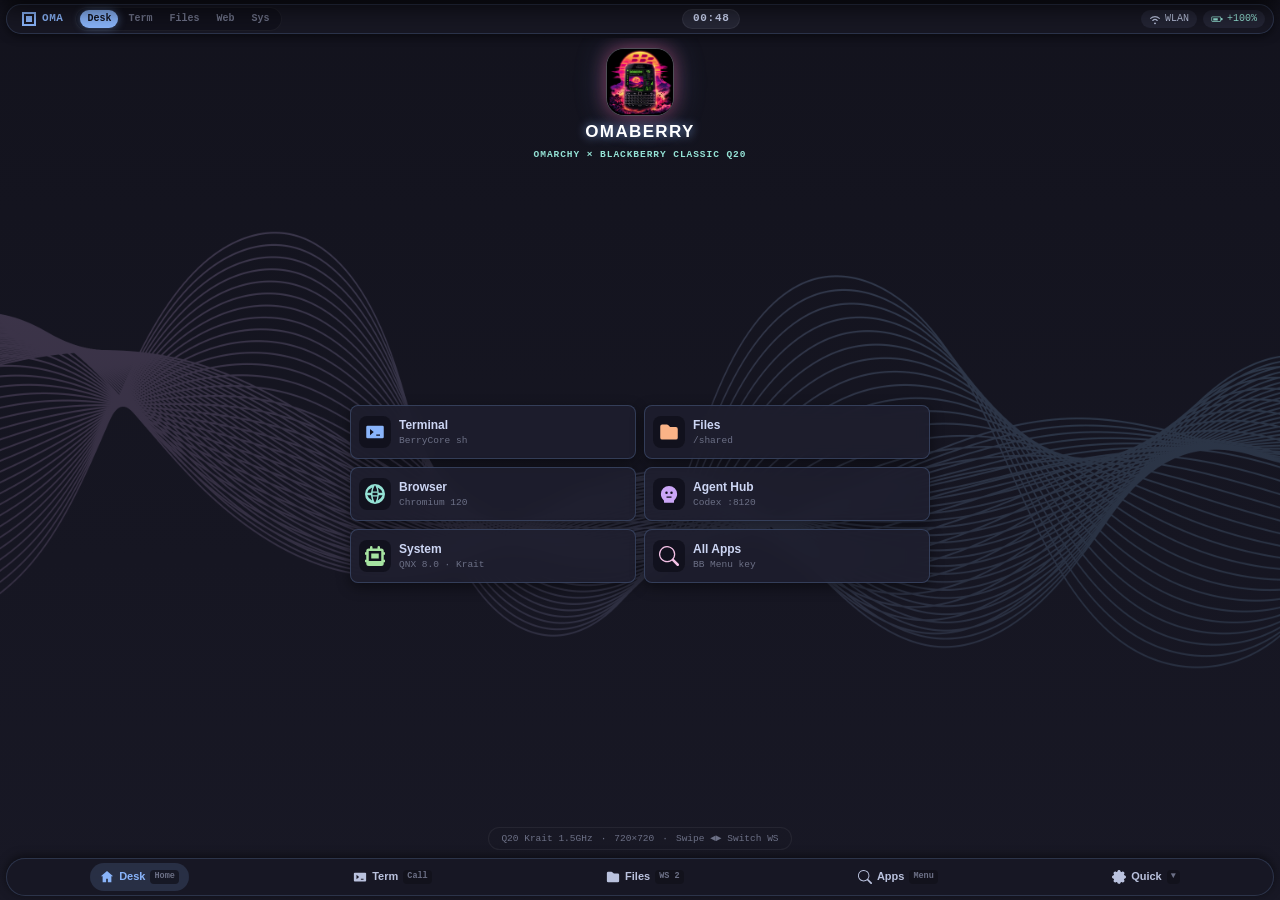
==== commit 0cf625b0: "feat: Synthwave icon hero, Omarchy Desktop Home, and responsive touch gestures" ====
--- a/web/index.html
+++ b/web/index.html
@@ -6,6 +6,7 @@
   <meta name="apple-mobile-web-app-capable" content="yes">
   <meta name="apple-mobile-web-app-status-bar-style" content="black-translucent">
   <meta name="theme-color" content="#11111b">
+  <link rel="icon" type="image/png" href="assets/icon.png">
   <title>OmaBerry — Omarchy on BlackBerry Classic</title>
   
   <link rel="stylesheet" href="css/tokens.css">
@@ -20,17 +21,18 @@
   <!-- ── Top Floating Waybar (Omarchy Quickshell Style) ─────────────── -->
   <header id="statusbar">
     <div class="status-left">
-      <div class="brand-badge" onclick="window.OB.Kernel.emit('action:toggle-launcher')" title="Omarchy Menu">
-        <span class="icon-svg" style="color:var(--ob-accent-blue)">
+      <div class="brand-badge" onclick="window.OB.Workspace.switchWorkspace(0)" title="OmaBerry Desktop">
+        <span class="icon-svg" style="color:var(--ob-accent-blue); width:16px; height:16px;">
           <svg viewBox="0 0 16 16"><path fill-rule="evenodd" clip-rule="evenodd" d="M1 1h14v14H1V1zm2 2v10h10V3H3zm2 2h6v6H5V5z" fill="currentColor"/></svg>
         </span>
-        <span style="font-weight:800; font-size:11px; letter-spacing:0.04em;">OMA</span>
+        <span style="font-weight:900; font-size:11px; letter-spacing:0.05em;">OMA</span>
       </div>
       <div class="workspace-pills">
-        <div class="ws-pill active" data-ws="0">1</div>
-        <div class="ws-pill" data-ws="1">2</div>
-        <div class="ws-pill" data-ws="2">3</div>
-        <div class="ws-pill" data-ws="3">4</div>
+        <div class="ws-pill active" data-ws="0">Desk</div>
+        <div class="ws-pill" data-ws="1">Term</div>
+        <div class="ws-pill" data-ws="2">Files</div>
+        <div class="ws-pill" data-ws="3">Web</div>
+        <div class="ws-pill" data-ws="4">Sys</div>
       </div>
     </div>
 
@@ -42,13 +44,13 @@
 
     <div class="status-right">
       <div class="status-item" id="status-wifi" title="WLAN">
-        <span class="icon-svg">
+        <span class="icon-svg" style="width:12px; height:12px;">
           <svg viewBox="0 0 16 16"><path d="M8 12.5a1.25 1.25 0 1 1 0 2.5 1.25 1.25 0 0 1 0-2.5zm-3.5-3.04a4.95 4.95 0 0 1 7 0 .75.75 0 0 1-1.06 1.06 3.45 3.45 0 0 0-4.88 0 .75.75 0 0 1-1.06-1.06zm-2.83-2.83a8.95 8.95 0 0 1 12.66 0 .75.75 0 0 1-1.06 1.06 7.45 7.45 0 0 0-10.54 0 .75.75 0 0 1-1.06-1.06z" fill="currentColor"/></svg>
         </span>
         <span>WLAN</span>
       </div>
       <div class="status-item accent" id="status-battery" title="Battery">
-        <span class="icon-svg">
+        <span class="icon-svg" style="width:12px; height:12px;">
           <svg viewBox="0 0 16 16"><path d="M2 4.5A1.5 1.5 0 0 0 .5 6v4A1.5 1.5 0 0 0 2 11.5h10a1.5 1.5 0 0 0 1.5-1.5V9.5h1a1 1 0 0 0 1-1v-1a1 1 0 0 0-1-1h-1V6A1.5 1.5 0 0 0 12 4.5H2zm0 1h10a.5.5 0 0 1 .5.5v4a.5.5 0 0 1-.5.5H2a.5.5 0 0 1-.5-.5V6a.5.5 0 0 1 .5-.5zm1 1.5v3h6v-3H3z" fill="currentColor"/></svg>
         </span>
         <span id="status-battery-val">100%</span>
@@ -87,13 +89,13 @@
         </span>
         <span>Reload Shell</span>
       </div>
-      <div class="shade-card" onclick="window.OB.Terminal.send('pidin\n'); window.OB.StatusBar.closeShade();">
+      <div class="shade-card" onclick="window.OB.Workspace.switchWorkspace(1); setTimeout(() => window.OB.Terminal.send('pidin\n'), 300); window.OB.StatusBar.closeShade();">
         <span class="icon-svg" style="color:var(--ob-accent-peach)">
           <svg viewBox="0 0 16 16"><path d="M5 0a1 1 0 0 1 1 1v1h4V1a1 1 0 1 1 2 0v1h1a2 2 0 0 1 2 2v1h1a1 1 0 1 1 0 2h-1v4h1a1 1 0 1 1 0 2h-1v1a2 2 0 0 1-2 2h-1v1a1 1 0 1 1-2 0v-1H6v1a1 1 0 1 1-2 0v-1H3a2 2 0 0 1-2-2v-1H0a1 1 0 1 1 0-2h1V7H0a1 1 0 0 1 0-2h1V4a2 2 0 0 1 2-2h1V1a1 1 0 0 1 1-1zm8 4H3v8h10V4zM5 6h6v4H5V6z" fill="currentColor"/></svg>
         </span>
         <span>pidin (Top)</span>
       </div>
-      <div class="shade-card" onclick="window.OB.Terminal.send('qpkg list\n'); window.OB.StatusBar.closeShade();">
+      <div class="shade-card" onclick="window.OB.Workspace.switchWorkspace(1); setTimeout(() => window.OB.Terminal.send('qpkg list\n'), 300); window.OB.StatusBar.closeShade();">
         <span class="icon-svg" style="color:var(--ob-accent-teal)">
           <svg viewBox="0 0 16 16"><path d="M8.186 1.113a.5.5 0 0 0-.372 0L1.846 3.5a.5.5 0 0 0-.346.47v7.06a.5.5 0 0 0 .346.47l5.968 2.387a.5.5 0 0 0 .372 0l5.968-2.387a.5.5 0 0 0 .346-.47V3.97a.5.5 0 0 0-.346-.47L8.186 1.113zM8 2.08l5.05 2.02L8 6.12 2.95 4.1 8 2.08zM2.5 5.08l5 2v6.64l-5-2V5.08zm6 8.64V7.08l5-2v6.64l-5 2z" fill="currentColor"/></svg>
         </span>
@@ -105,17 +107,117 @@
   <!-- ── Toast Notifications ────────────────────────────────────── -->
   <div id="toast-container"></div>
 
-  <!-- ── Main Viewport (4 Workspaces) ──────────────────────────── -->
+  <!-- ── Main Viewport (5 Workspaces) ───────────────────────────── -->
   <main id="viewport">
 
-    <!-- Workspace 0: Terminal / Shell (Default) -->
+    <!-- ── Workspace 0: OmaBerry Desktop Home Dashboard ─────────── -->
     <div class="workspace active" id="ws-0">
+      <div class="desktop-home">
+        
+        <!-- Hero Header with Synthwave Icon -->
+        <div class="desktop-hero">
+          <img src="assets/icon-144.png" alt="OmaBerry Icon" style="width:68px; height:68px; border-radius:18px; box-shadow:0 0 18px rgba(255, 75, 130, 0.4), 0 0 32px rgba(137, 180, 250, 0.25); border:1.5px solid rgba(255, 255, 255, 0.25);">
+          <div style="font-size:17px; font-weight:900; letter-spacing:0.08em; color:#fff; text-shadow:0 0 10px rgba(137, 180, 250, 0.8);">OMABERRY</div>
+          <div class="desktop-subtitle">OMARCHY × BLACKBERRY CLASSIC Q20</div>
+        </div>
+
+        <!-- 6 Quick Touch App Tiles (Hyprland Floating Cards) -->
+        <div class="desktop-grid">
+          
+          <div class="desktop-card" onclick="window.OB.Workspace.switchWorkspace(1)">
+            <div class="desktop-card-icon" style="color:var(--ob-accent-blue)">
+              <span class="icon-svg" style="width:20px; height:20px;">
+                <svg viewBox="0 0 16 16"><path d="M2 3a1 1 0 0 0-1 1v8a1 1 0 0 0 1 1h12a1 1 0 0 0 1-1V4a1 1 0 0 0-1-1H2zm2 2.5 3 2.5-3 2.5V5.5zm5 4.5h3v1H9v-1z" fill="currentColor"/></svg>
+              </span>
+            </div>
+            <div class="desktop-card-text">
+              <span class="desktop-card-title">Terminal</span>
+              <span class="desktop-card-sub">BerryCore sh</span>
+            </div>
+          </div>
+
+          <div class="desktop-card" onclick="window.OB.Workspace.switchWorkspace(2)">
+            <div class="desktop-card-icon" style="color:var(--ob-accent-peach)">
+              <span class="icon-svg" style="width:20px; height:20px;">
+                <svg viewBox="0 0 16 16"><path d="M1 3.5A1.5 1.5 0 0 1 2.5 2h3.764a1.5 1.5 0 0 1 1.06.44L8.707 3.824A.5.5 0 0 0 9.06 4H13.5A1.5 1.5 0 0 1 15 5.5v7a1.5 1.5 0 0 1-1.5 1.5h-11A1.5 1.5 0 0 1 1 12.5v-9z" fill="currentColor"/></svg>
+              </span>
+            </div>
+            <div class="desktop-card-text">
+              <span class="desktop-card-title">Files</span>
+              <span class="desktop-card-sub">/shared</span>
+            </div>
+          </div>
+
+          <div class="desktop-card" onclick="window.OB.Workspace.switchWorkspace(3)">
+            <div class="desktop-card-icon" style="color:var(--ob-accent-teal)">
+              <span class="icon-svg" style="width:20px; height:20px;">
+                <svg viewBox="0 0 16 16"><path d="M8 0a8 8 0 1 0 0 16A8 8 0 0 0 8 0zm5.93 7h-2.95a12.8 12.8 0 0 0-.82-4.13A6.98 6.98 0 0 1 13.93 7zM8 1.07c.83 1.2 1.5 2.8 1.83 4.93H6.17C6.5 3.87 7.17 2.27 8 1.07zM1.84 9h2.95c.18 1.5.49 2.91.89 4.13A6.98 6.98 0 0 1 1.84 9zm2.95-2H1.84a6.98 6.98 0 0 1 3.9-4.13c-.4 1.22-.71 2.63-.89 4.13zM8 14.93c-.83-1.2-1.5-2.8-1.83-4.93h3.66c-.33 2.13-1 3.73-1.83 4.93zm1.96-5.93H6.04A11.7 11.7 0 0 1 6 8c0-.34.01-.67.04-1h3.92c.03.33.04.66.04 1 0 .34-.01.67-.04 1zm.2 4.13c.4-1.22.71-2.63.89-4.13h2.95a6.98 6.98 0 0 1-3.84 4.13z" fill="currentColor"/></svg>
+              </span>
+            </div>
+            <div class="desktop-card-text">
+              <span class="desktop-card-title">Browser</span>
+              <span class="desktop-card-sub">Chromium 120</span>
+            </div>
+          </div>
+
+          <div class="desktop-card" onclick="window.open('http://127.0.0.1:8120', '_blank')">
+            <div class="desktop-card-icon" style="color:var(--ob-accent-mauve)">
+              <span class="icon-svg" style="width:20px; height:20px;">
+                <svg viewBox="0 0 16 16"><path d="M8 1.5a6.5 6.5 0 0 0-6.5 6.5c0 1.9.82 3.61 2.13 4.8.2.18.37.52.37.8v.9a.5.5 0 0 0 .5.5h7a.5.5 0 0 0 .5-.5v-.9c0-.28.17-.62.37-.8 1.31-1.19 2.13-2.9 2.13-4.8A6.5 6.5 0 0 0 8 1.5zM6 10h4v1H6v-1zm1-3a1 1 0 1 1-2 0 1 1 0 0 1 2 0zm4 0a1 1 0 1 1-2 0 1 1 0 0 1 2 0z" fill="currentColor"/></svg>
+              </span>
+            </div>
+            <div class="desktop-card-text">
+              <span class="desktop-card-title">Agent Hub</span>
+              <span class="desktop-card-sub">Codex :8120</span>
+            </div>
+          </div>
+
+          <div class="desktop-card" onclick="window.OB.Workspace.switchWorkspace(4)">
+            <div class="desktop-card-icon" style="color:var(--ob-accent-green)">
+              <span class="icon-svg" style="width:20px; height:20px;">
+                <svg viewBox="0 0 16 16"><path d="M5 0a1 1 0 0 1 1 1v1h4V1a1 1 0 1 1 2 0v1h1a2 2 0 0 1 2 2v1h1a1 1 0 1 1 0 2h-1v4h1a1 1 0 1 1 0 2h-1v1a2 2 0 0 1-2 2h-1v1a1 1 0 1 1-2 0v-1H6v1a1 1 0 1 1-2 0v-1H3a2 2 0 0 1-2-2v-1H0a1 1 0 1 1 0-2h1V7H0a1 1 0 0 1 0-2h1V4a2 2 0 0 1 2-2h1V1a1 1 0 0 1 1-1zm8 4H3v8h10V4zM5 6h6v4H5V6z" fill="currentColor"/></svg>
+              </span>
+            </div>
+            <div class="desktop-card-text">
+              <span class="desktop-card-title">System</span>
+              <span class="desktop-card-sub">QNX 8.0 · Krait</span>
+            </div>
+          </div>
+
+          <div class="desktop-card" onclick="window.OB.Launcher.open()">
+            <div class="desktop-card-icon" style="color:var(--ob-accent-pink)">
+              <span class="icon-svg" style="width:20px; height:20px;">
+                <svg viewBox="0 0 16 16"><path d="M11.742 10.344a6.5 6.5 0 1 0-1.397 1.398h-.001c.03.04.062.078.098.115l3.85 3.85a1 1 0 0 0 1.415-1.414l-3.85-3.85a1.007 1.007 0 0 0-.115-.1zM12 6.5a5.5 5.5 0 1 1-11 0 5.5 5.5 0 0 1 11 0z" fill="currentColor"/></svg>
+              </span>
+            </div>
+            <div class="desktop-card-text">
+              <span class="desktop-card-title">All Apps</span>
+              <span class="desktop-card-sub">BB Menu key</span>
+            </div>
+          </div>
+
+        </div>
+
+        <!-- Telemetry Status Bar -->
+        <div class="desktop-telemetry">
+          <span>Q20 Krait 1.5GHz</span>
+          <span>·</span>
+          <span>720×720</span>
+          <span>·</span>
+          <span>Swipe ◄► Switch WS</span>
+        </div>
+
+      </div>
+    </div>
+
+    <!-- ── Workspace 1: Terminal / Shell ────────────────────────── -->
+    <div class="workspace" id="ws-1">
       <div class="window-tile focused" data-app="terminal">
         <div class="window-header">
           <div class="window-dots">
-            <span class="win-dot red"></span>
-            <span class="win-dot yellow"></span>
-            <span class="win-dot green"></span>
+            <span class="win-dot red" onclick="window.OB.Workspace.switchWorkspace(0)" title="Close to Home"></span>
+            <span class="win-dot yellow" onclick="window.OB.Workspace.switchWorkspace(0)"></span>
+            <span class="win-dot green" onclick="window.OB.Workspace.toggleFullscreen()"></span>
           </div>
           <span class="window-title">
             <span class="icon-svg" style="color:var(--ob-accent-blue)">
@@ -143,6 +245,7 @@
 
             <!-- Quick Touch Keybar (Q20 Physical Ergonomics Helper) -->
             <div class="terminal-keybar">
+              <button class="keybar-btn" onclick="window.OB.Workspace.switchWorkspace(0)">Home</button>
               <button class="keybar-btn" data-key="Escape">Esc</button>
               <button class="keybar-btn" data-key="Tab">Tab</button>
               <button class="keybar-btn accent" data-cmd="ctrl-c">Ctrl+C</button>
@@ -151,25 +254,24 @@
               <button class="keybar-btn" data-cmd="clear">Clear</button>
               <button class="keybar-btn" data-cmd="pidin">pidin</button>
               <button class="keybar-btn" data-cmd="qpkg help">qpkg</button>
-              <button class="keybar-btn" data-cmd="ls -la">ls</button>
             </div>
 
             <!-- Bottom Telemetry Bar -->
             <div class="terminal-status-bar">
-              <div class="term-tag connected" id="term-status-tag">STANDBY</div>
-              <div>QNX 8.0 · Krait 1.5GHz · Node 22</div>
-            </div>
-          </div>
-        </div>
-      </div>
-    </div>
-
-    <!-- Workspace 1: File Manager -->
-    <div class="workspace" id="ws-1">
+              <div class="term-tag connected" id="term-status-tag">ONLINE</div>
+              <div>QNX 8.0 · Node 22 · Press Back for Home</div>
+            </div>
+          </div>
+        </div>
+      </div>
+    </div>
+
+    <!-- ── Workspace 2: File Manager ────────────────────────────── -->
+    <div class="workspace" id="ws-2">
       <div class="window-tile focused" data-app="fileman" style="display:grid; grid-template-rows:26px 30px 1fr;">
         <div class="window-header">
           <div class="window-dots">
-            <span class="win-dot red"></span>
+            <span class="win-dot red" onclick="window.OB.Workspace.switchWorkspace(0)"></span>
             <span class="win-dot yellow"></span>
             <span class="win-dot green"></span>
           </div>
@@ -182,7 +284,7 @@
           <span class="window-tag">shared</span>
         </div>
         <div style="background:var(--ob-bg-mantle); padding:4px 8px; border-bottom:1px solid rgba(255,255,255,0.05); display:flex; align-items:center; gap:6px;">
-          <button onclick="window.OB.FileManager.goUp()" style="background:var(--ob-bg-surface); border:1px solid rgba(255,255,255,0.08); color:var(--ob-text-primary); border-radius:4px; padding:2px 8px; cursor:pointer; font-size:10px; font-weight:600; display:flex; align-items:center; gap:4px;">
+          <button onclick="window.OB.FileManager.goUp()" style="background:var(--ob-bg-surface); border:1px solid rgba(255,255,255,0.08); color:var(--ob-text-primary); border-radius:4px; padding:3px 8px; cursor:pointer; font-size:10px; font-weight:600; display:flex; align-items:center; gap:4px;">
             <span class="icon-svg" style="width:10px; height:10px;">
               <svg viewBox="0 0 16 16"><path fill-rule="evenodd" d="M7.646 4.646a.5.5 0 0 1 .708 0l6 6a.5.5 0 0 1-.708.708L8 5.707l-5.646 5.647a.5.5 0 0 1-.708-.708l6-6z" fill="currentColor"/></svg>
             </span>
@@ -200,12 +302,12 @@
       </div>
     </div>
 
-    <!-- Workspace 2: Web & Cloud Hub -->
-    <div class="workspace" id="ws-2">
+    <!-- ── Workspace 3: Web & Cloud Hub ─────────────────────────── -->
+    <div class="workspace" id="ws-3">
       <div class="window-tile focused" data-app="webhub">
         <div class="window-header">
           <div class="window-dots">
-            <span class="win-dot red"></span>
+            <span class="win-dot red" onclick="window.OB.Workspace.switchWorkspace(0)"></span>
             <span class="win-dot yellow"></span>
             <span class="win-dot green"></span>
           </div>
@@ -250,12 +352,12 @@
       </div>
     </div>
 
-    <!-- Workspace 3: System Diagnostics & Hardware -->
-    <div class="workspace" id="ws-3">
+    <!-- ── Workspace 4: System Diagnostics & Hardware ───────────── -->
+    <div class="workspace" id="ws-4">
       <div class="window-tile focused" data-app="sysinfo">
         <div class="window-header">
           <div class="window-dots">
-            <span class="win-dot red"></span>
+            <span class="win-dot red" onclick="window.OB.Workspace.switchWorkspace(0)"></span>
             <span class="win-dot yellow"></span>
             <span class="win-dot green"></span>
           </div>
@@ -289,35 +391,42 @@
 
   </main>
 
-  <!-- ── Bottom Floating Dock (Taskbar / Key hints) ───────────────── -->
+  <!-- ── Bottom Floating Dock ─────────────────────────────────────── -->
   <footer id="dock">
-    <div class="dock-item active" data-action="terminal">
+    <div class="dock-item active" data-action="desktop">
+      <span class="icon-svg">
+        <svg viewBox="0 0 16 16"><path d="M8 1L1 7h2v7h4v-4h2v4h4V7h2L8 1z" fill="currentColor"/></svg>
+      </span>
+      <span>Desk</span>
+      <span class="dock-hint">Home</span>
+    </div>
+    <div class="dock-item" data-action="terminal">
       <span class="icon-svg">
         <svg viewBox="0 0 16 16"><path d="M2 3a1 1 0 0 0-1 1v8a1 1 0 0 0 1 1h12a1 1 0 0 0 1-1V4a1 1 0 0 0-1-1H2zm2 2.5 3 2.5-3 2.5V5.5zm5 4.5h3v1H9v-1z" fill="currentColor"/></svg>
       </span>
-      <span>Terminal</span>
-      <span class="dock-hint">Alt+T</span>
+      <span>Term</span>
+      <span class="dock-hint">Call</span>
     </div>
     <div class="dock-item" data-action="files">
       <span class="icon-svg">
         <svg viewBox="0 0 16 16"><path d="M1 3.5A1.5 1.5 0 0 1 2.5 2h3.764a1.5 1.5 0 0 1 1.06.44L8.707 3.824A.5.5 0 0 0 9.06 4H13.5A1.5 1.5 0 0 1 15 5.5v7a1.5 1.5 0 0 1-1.5 1.5h-11A1.5 1.5 0 0 1 1 12.5v-9z" fill="currentColor"/></svg>
       </span>
       <span>Files</span>
-      <span class="dock-hint">Alt+F</span>
+      <span class="dock-hint">WS 2</span>
     </div>
     <div class="dock-item" data-action="launcher">
       <span class="icon-svg">
         <svg viewBox="0 0 16 16"><path d="M11.742 10.344a6.5 6.5 0 1 0-1.397 1.398h-.001c.03.04.062.078.098.115l3.85 3.85a1 1 0 0 0 1.415-1.414l-3.85-3.85a1.007 1.007 0 0 0-.115-.1zM12 6.5a5.5 5.5 0 1 1-11 0 5.5 5.5 0 0 1 11 0z" fill="currentColor"/></svg>
       </span>
-      <span>Launcher</span>
-      <span class="dock-hint">Alt+L</span>
+      <span>Apps</span>
+      <span class="dock-hint">Menu</span>
     </div>
     <div class="dock-item" data-action="shade">
       <span class="icon-svg">
         <svg viewBox="0 0 16 16"><path d="M8 4.754a3.246 3.246 0 1 0 0 6.492 3.246 3.246 0 0 0 0-6.492zM5.754 8a2.246 2.246 0 1 1 4.492 0 2.246 2.246 0 0 1-4.492 0z" fill="currentColor"/><path d="M9.796 1.343c-.527-1.79-3.065-1.79-3.592 0l-.094.319a.873.873 0 0 1-1.255.52l-.292-.16c-1.64-.892-3.433.902-2.54 2.541l.159.292a.873.873 0 0 1-.52 1.255l-.319.094c-1.79.527-1.79 3.065 0 3.592l.319.094a.873.873 0 0 1 .52 1.255l-.16.292c-.892 1.64.901 3.434 2.541 2.54l.292-.159a.873.873 0 0 1 1.255.52l.094.319c.527 1.79 3.065 1.79 3.592 0l.094-.319a.873.873 0 0 1 1.255-.52l.292.16c1.64.893 3.434-.902 2.54-2.541l-.159-.292a.873.873 0 0 1 .52-1.255l.319-.094c1.79-.527 1.79-3.065 0-3.592l-.319-.094a.873.873 0 0 1-.52-1.255l.16-.292c.893-1.64-.902-3.433-2.541-2.54l-.292.159a.873.873 0 0 1-1.255-.52l-.094-.319z" fill="currentColor"/></svg>
       </span>
-      <span>Controls</span>
-      <span class="dock-hint">Swipe ▼</span>
+      <span>Quick</span>
+      <span class="dock-hint">▼</span>
     </div>
   </footer>
 
@@ -333,7 +442,7 @@
       <div id="launcher-results-list" class="launcher-list"></div>
       <div class="launcher-footer">
         <div class="launcher-hints">
-          <span><span class="key-hint">↑↓</span>Select</span>
+          <span><span class="key-hint">Trackpad/↑↓</span>Select</span>
           <span><span class="key-hint">Enter</span>Open</span>
           <span><span class="key-hint">Back</span>Close</span>
         </div>
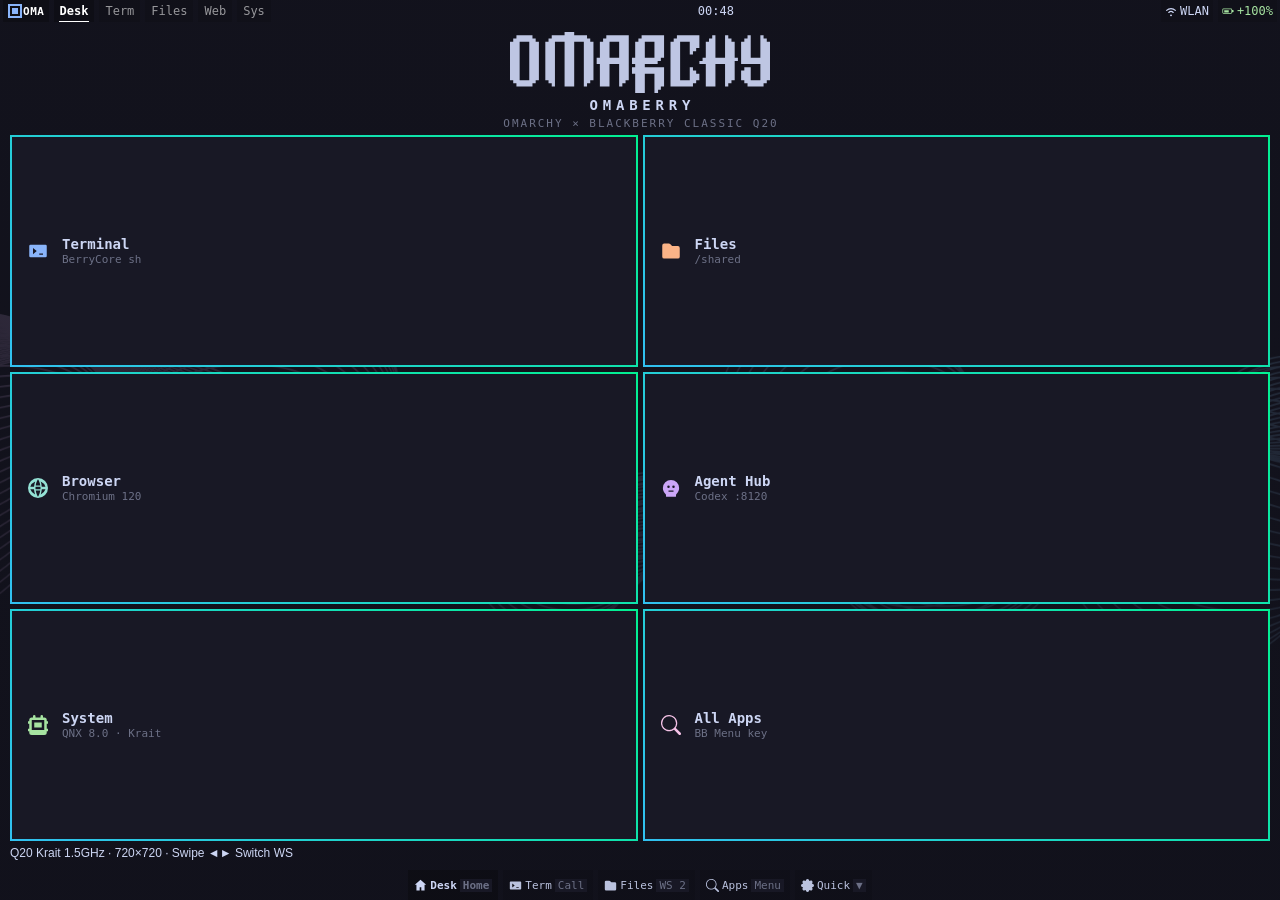
==== commit 342446bd: "feat(omarchy): transcribe the real design system, fix swipes, add IME Desktop now follows Omarchy's " ====
--- a/web/index.html
+++ b/web/index.html
@@ -107,6 +107,26 @@
   <!-- ── Toast Notifications ────────────────────────────────────── -->
   <div id="toast-container"></div>
 
+  <!-- ── Meta layer + Pinyin composer ──────────────────────────── -->
+  <div id="meta-hints" class="meta-hints">
+    <span><b>Space</b> hold / <b>Shift</b> ×2 · Meta layer</span>
+    <span><b>i</b> 中文输入</span>
+    <span><b>hjkl</b> 光标</span>
+    <span><b>e</b> Esc</span>
+    <span><b>t</b> Tab</span>
+    <span><b>a</b> 全屏</span>
+  </div>
+
+  <div id="ime-bar">
+    <div class="ime-line">
+      <span class="ime-pinyin" id="ime-pinyin"></span>
+      <span class="ime-candidate" id="ime-candidate"></span>
+      <span class="ime-count" id="ime-count"></span>
+    </div>
+    <div class="ime-candidates" id="ime-candidates"></div>
+    <div class="ime-foot">Enter 发送 · Esc 取消 · ←→ 切换候选 · 触控板左右滑动亦可</div>
+  </div>
+
   <!-- ── Main Viewport (5 Workspaces) ───────────────────────────── -->
   <main id="viewport">
 
@@ -114,10 +134,20 @@
     <div class="workspace active" id="ws-0">
       <div class="desktop-home">
         
-        <!-- Hero Header with Synthwave Icon -->
+        <!-- Hero: the OMARCHY wordmark, straight from omarchy-src/logo.svg -->
         <div class="desktop-hero">
-          <img src="assets/icon-144.png" alt="OmaBerry Icon" style="width:68px; height:68px; border-radius:18px; box-shadow:0 0 18px rgba(255, 75, 130, 0.4), 0 0 32px rgba(137, 180, 250, 0.25); border:1.5px solid rgba(255, 255, 255, 0.25);">
-          <div style="font-size:17px; font-weight:900; letter-spacing:0.08em; color:#fff; text-shadow:0 0 10px rgba(137, 180, 250, 0.8);">OMABERRY</div>
+          <svg class="desktop-logo" viewBox="0 0 1215 285" xmlns="http://www.w3.org/2000/svg" aria-label="Omarchy">
+            <g fill-rule="evenodd" clip-rule="evenodd">
+              <path d="m720 120h-15v15h-14.998v14.999l-60.002.001v15.002l90-.002v.002h.002l-.002 89.998h-15v15h-13v15h-17v-89.998h-45v90l-45-.002v-89.998h-14.998v-30h14.998v-15.002h-14.998v-30.001h14.998v-75h15v-14.997h15v-15.002h105.002zm-90-.001h45v-74.997h-45z"/>
+              <path d="m105 30.002h15v14.997h15v180.001h-15v15h-15v15.002h-75v-15.002h-15v-15h-15v-180.001h15v-14.997h15v-15.002h75zm-60 194.998h45v-179.998h-45z"/>
+              <path d="m300 15h60v15h15v14.999h15v180.001h-15v15h-15v15h-15l-.004-209.998h-44.994v-.002h-.002v210.002h-45v-210h-44.998v179.997h-.002v30.003h-15v-15.002h-15v-15h-14.998v-180.001h14.998v-14.999h15v-15.002h60v-15h45z"/>
+              <path d="m555 225h-15v15h-15v15h-15v-105.001l-44.998.001v105.002h-45.002v-105.002h-15v-30.001h15v-75h15.002v-14.997h15v-15.002h105zm-89.998-105.001h44.998v-74.997h-44.998z"/>
+              <path d="m885 75h-15v15h-15v15h-15v-59.998h-45v179.998h45v-59.998h15v14.997h15v15.001h15v30h-15v15h-15v15.002l-105-.002v-210.001h14.998v-14.997h15.002v-15.002h105z"/>
+              <path d="m960 119.999h45v-104.999h15v15h15v14.999h15v75.001h15v15h-15v90h-15v15h-15v15.002h-15v-105h-45v105.002l-45-.002v-105h-30v-15h15v-15.001h15v-75h15v-14.997h15v-15.002h15z"/>
+              <path d="m1125 119.999h45v-104.999h15v15h15v15h15v180h-15v15h-15v15.002l-75-.002v-15h-15v-15h-15v-45.001h15v-14.997-.002h30v60h45v-75h-90v-105.001h15v-14.997h15v-15.002h15z"/>
+            </g>
+          </svg>
+          <div class="desktop-hero-title">OMABERRY</div>
           <div class="desktop-subtitle">OMARCHY × BLACKBERRY CLASSIC Q20</div>
         </div>
 
@@ -457,6 +487,9 @@
 <script src="js/icons.js"></script>
 <script src="js/kernel.js"></script>
 <script src="js/keys.js"></script>
+<script src="js/trackpad.js"></script>
+<script src="js/pinyin-data.js"></script>
+<script src="js/meta.js"></script>
 <script src="js/statusbar.js"></script>
 <script src="js/workspace.js"></script>
 <script src="js/launcher.js"></script>
--- a/web/css/tokens.css
+++ b/web/css/tokens.css
@@ -1,47 +1,125 @@
-/* OmaBerry — Omarchy Quattro Design Tokens
- * Authentic Catppuccin Mocha / Hyprland Dark System for 720x720 Square Display
+/* OmaBerry — design tokens, transcribed from Omarchy
+ *
+ * Values are taken from the omarchy source tree, not from memory:
+ *   default/hypr/looknfeel.lua   gaps, border size, the active border
+ *                                gradient, rounding = 0
+ *   themes/catppuccin/colors.toml   the Mocha palette
+ *   shell/Commons/Style.qml      spacing scale, font scale, cornerRadius = 0
+ *   shell/plugins/menu/Menu.qml  menu card width, icon column, selection bar
+ *
+ * Anything invented here is marked INVENTED, so the difference between "this
+ * is Omarchy" and "this is our adaptation for a 3.5-inch square screen" stays
+ * visible.
  */
 
 :root {
-  /* ── Omarchy Catppuccin Palette ───────────────────────────────── */
-  --ob-bg-crust: #11111b;       /* Darkest layer / viewport backdrop */
-  --ob-bg-mantle: #181825;      /* Window tiles / Waybar base */
-  --ob-bg-base: #1e1e2e;        /* Cards / Panels / Inputs */
-  --ob-bg-surface: #313244;     /* Elevated items / Hover */
+  /* ── Catppuccin Mocha (themes/catppuccin/colors.toml) ─────────────── */
+  --mocha-crust: #11111b;
+  --mocha-mantle: #181825;
+  --mocha-base: #1e1e2e;
+  --mocha-surface0: #313244;
+  --mocha-surface1: #45475a;
+  --mocha-surface2: #585b70;
+  --mocha-overlay0: #6c7086;
+  --mocha-overlay1: #7f849c;
+  --mocha-text: #cdd6f4;
+  --mocha-subtext0: #bac2de;
+  --mocha-subtext1: #a6adc8;
+  --mocha-blue: #89b4fa;
+  --mocha-sapphire: #74c7ec;
+  --mocha-teal: #94e2d5;
+  --mocha-green: #a6e3a1;
+  --mocha-yellow: #f9e2af;
+  --mocha-peach: #fab387;
+  --mocha-red: #f38ba8;
+  --mocha-mauve: #cba6f7;
+  --mocha-pink: #f5c2e7;
+
+  /* ── Semantic layer ───────────────────────────────────────────────── */
+  --ob-bg-crust: var(--mocha-crust);   /* desktop backdrop */
+  --ob-bg-mantle: var(--mocha-mantle); /* groupbar / bar surfaces */
+  --ob-bg-base: var(--mocha-base);     /* windows, cards, menu */
+  --ob-bg-surface: var(--mocha-surface0);
   --ob-bg-overlay: rgba(17, 17, 27, 0.94);
+  --ob-bg-glass: rgba(30, 30, 46, 0.72); /* INVENTED: frosted panel fill */
 
-  /* ── Omarchy Accents ─────────────────────────────────────────── */
-  --ob-accent-blue: #89b4fa;     /* Omarchy Primary Sapphire */
-  --ob-accent-mauve: #cba6f7;    /* Active gradient secondary */
-  --ob-accent-green: #a6e3a1;    /* Starship prompt / Success */
-  --ob-accent-peach: #fab387;    /* Warning / Alerts */
-  --ob-accent-red: #f38ba8;      /* Danger / Close */
-  --ob-accent-teal: #94e2d5;     /* Cyan highlight */
-  --ob-accent-pink: #f5c2e7;     /* Secondary highlight */
+  --ob-accent-blue: var(--mocha-blue);   /* = colors.toml `accent` */
+  --ob-accent-teal: var(--mocha-teal);
+  --ob-accent-green: var(--mocha-green);
+  --ob-accent-yellow: var(--mocha-yellow);
+  --ob-accent-peach: var(--mocha-peach);
+  --ob-accent-red: var(--mocha-red);
+  --ob-accent-mauve: var(--mocha-mauve);
+  --ob-accent-pink: var(--mocha-pink);
 
-  /* ── Text Hierarchy ───────────────────────────────────────────── */
-  --ob-text-primary: #cdd6f4;
-  --ob-text-secondary: #bac2de;
-  --ob-text-muted: #6c7086;
-  --ob-text-dim: #45475a;
+  --ob-text-primary: var(--mocha-text);
+  --ob-text-secondary: var(--mocha-subtext0);
+  --ob-text-muted: var(--mocha-overlay0);
+  --ob-text-dim: var(--mocha-surface1);
 
-  --ob-font-mono: 'JetBrainsMono Nerd Font', 'Fira Code', Menlo, Consolas, 'Courier New', monospace;
+  /* ── Hyprland window rules (default/hypr/looknfeel.lua) ───────────── */
+  --ob-gaps-in: 5px;    /* gaps_in   = 5 */
+  --ob-gaps-out: 10px;  /* gaps_out  = 10 */
+  --ob-border-size: 2px;/* border_size = 2 */
+  --ob-radius: 0px;     /* decoration.rounding = 0  — Omarchy is square */
+  --ob-radius-sm: 0px;
+  --ob-radius-pill: 0px;
+
+  /* active_border = { colors = { "rgba(33ccffee)", "rgba(00ff99ee)" }, angle = 45 } */
+  --ob-border-active: linear-gradient(
+    45deg,
+    rgba(51, 204, 255, 0.933) 0%,
+    rgba(0, 255, 153, 0.933) 100%
+  );
+  /* inactive_border = "rgba(595959aa)" */
+  --ob-border-inactive: 2px solid rgba(89, 89, 89, 0.667);
+  --ob-border-subtle: 1px solid rgba(205, 214, 244, 0.06);
+
+  /* decoration: shadow.enabled = false, blur.enabled = false */
+  --ob-shadow: none;
+
+  /* ── Groupbar (looknfeel.lua → group.groupbar) ───────────────────── */
+  --ob-bar-height: 22px;     /* height = 22 */
+  --ob-bar-font-size: 12px;  /* font_size = 12 */
+  --ob-bar-indicator: 1px;   /* indicator_height = 1 */
+  --ob-bar-indicator-gap: 5px;
+  --ob-bar-gap: 5px;         /* gaps_in = 5 */
+  --ob-bar-active-bg: rgba(0, 0, 0, 0.25);   /* rgba(00000040) */
+  --ob-bar-inactive-bg: rgba(0, 0, 0, 0.125); /* rgba(00000020) */
+  --ob-bar-text: #ffffff;
+  --ob-bar-text-inactive: rgba(255, 255, 255, 0.565); /* rgba(ffffff90) */
+  --ob-bar-weight-active: 900;  /* ultraheavy */
+  --ob-bar-weight-inactive: 400;
+
+  /* ── Spacing scale (Style.qml → Style.spacing) ────────────────────── */
+  --ob-space-hairline: 1px;
+  --ob-space-xxs: 2px;
+  --ob-space-xs: 3px;
+  --ob-space-sm: 4px;
+  --ob-space-md: 6px;
+  --ob-space-lg: 8px;
+  --ob-space-xl: 12px;
+
+  /* ── Font scale (Style.qml → Style.font) ─────────────────────────── */
+  --ob-font-body-small: 11px;
+  --ob-font-body: 12px;
+  --ob-font-subtitle: 13px;
+  --ob-font-title: 14px;
+  --ob-font-heading: 16px;
+  --ob-font-display: 24px;
+  --ob-font-display-large: 28px;
+  --ob-font-icon-large: 18px;
+
+  --ob-font-mono: 'JetBrainsMono Nerd Font', 'Fira Code', Menlo, Consolas, monospace;
   --ob-font-ui: -apple-system, 'Slate Pro', 'Segoe UI', Roboto, Helvetica, Arial, sans-serif;
 
-  /* ── Sizing & Spacing (720x720 Square) ────────────────────────── */
-  --ob-bar-height: 28px;
-  --ob-dock-height: 38px;
-  --ob-gap: 6px;
-  --ob-radius: 8px;
-  --ob-radius-sm: 5px;
-  --ob-radius-pill: 9999px;
+  /* ── Menu (Menu.qml) ──────────────────────────────────────────────── */
+  --ob-menu-width: 300px;   /* cardWidth = Style.space(300) */
+  --ob-menu-icon-col: 36px;/* icon column width */
+  --ob-menu-cursor: 4px;   /* selected row indicator, Style.space(4) */
 
-  /* ── Hyprland Borders & Shadows ───────────────────────────────── */
-  --ob-border-inactive: 1px solid #313244;
-  --ob-border-subtle: 1px solid rgba(255, 255, 255, 0.06);
-  --ob-border-active-gradient: linear-gradient(135deg, #89b4fa, #cba6f7);
-  --ob-shadow-hyprland: 0 4px 18px rgba(0, 0, 0, 0.65);
-  --ob-backdrop-blur: blur(12px);
+  --ob-dock-height: 30px;   /* INVENTED: bottom dock, no Omarchy counterpart */
+  --ob-backdrop-blur: 12px; /* INVENTED: QNX Skia has no real blur */
 }
 
 /* Base reset */
@@ -60,26 +138,54 @@
   max-width: 100vw;
   max-height: 100vh;
   overflow: hidden;
-  background-color: var(--ob-bg-crust);
+  background: var(--ob-bg-crust);
   color: var(--ob-text-primary);
   font-family: var(--ob-font-ui);
-  font-size: 12px;
-  line-height: 1.4;
+  font-size: var(--ob-font-body);
+  /* The gesture engine listens on window for both touch and mouse; without
+   * this Chromium claims the drag for page panning and the swipe dies. */
+  touch-action: none;
+  overscroll-behavior: none;
+  -webkit-text-size-adjust: 100%;
 }
 
-/* Vector icon container */
+body {
+  position: relative;
+}
+
+button {
+  font: inherit;
+  color: inherit;
+  background: none;
+  border: none;
+  cursor: pointer;
+}
+
+/* Every icon in the shell is an inline SVG with a 16x16 viewBox and no width
+ * or height attribute, so without this it expands to fill its container. */
 .icon-svg {
   display: inline-flex;
   align-items: center;
   justify-content: center;
-  width: 14px;
-  height: 14px;
-  vertical-align: middle;
-  fill: currentColor;
+  width: var(--ob-font-icon-large);
+  height: var(--ob-font-icon-large);
   flex-shrink: 0;
 }
-
 .icon-svg svg {
   width: 100%;
   height: 100%;
+  display: block;
 }
+
+::-webkit-scrollbar { width: 4px; height: 4px; }
+::-webkit-scrollbar-track { background: transparent; }
+::-webkit-scrollbar-thumb { background: var(--mocha-surface1); }
+::-webkit-scrollbar-thumb:hover { background: var(--mocha-surface2); }
+
+/* Visible focus for keyboard users only — Omarchy never shows a ring on
+ * pointer interaction. */
+:focus { outline: none; }
+:focus-visible {
+  outline: var(--ob-border-size) solid var(--mocha-blue);
+  outline-offset: 2px;
+}
--- a/web/css/desktop.css
+++ b/web/css/desktop.css
@@ -1,5 +1,10 @@
-/* OmaBerry Desktop Layout — Omarchy Quattro & Hyprland Aesthetic
- * Authentic Catppuccin Mocha desktop for 720x720 Square Touchscreen
+/* OmaBerry desktop layout — Omarchy, transcribed
+ *
+ * Geometry comes from default/hypr/looknfeel.lua and shell/Commons/Style.qml:
+ * corners are square (rounding = 0), the active border is the 45-degree
+ * cyan-to-green gradient, gaps are 5/10, and the groupbar is 22px tall with a
+ * 1px workspace indicator. Anything we had to add for a 3.5-inch screen that
+ * has no pointer and no compositor is marked INVENTED.
  */
 
 #desktop-root {
@@ -8,488 +13,527 @@
   width: 100vw;
   height: 100vh;
   position: relative;
+  /* The Catppuccin waves wallpaper, dimmed so foreground text keeps contrast. */
   background-color: var(--ob-bg-crust);
-  background-image: 
-    linear-gradient(rgba(17, 17, 27, 0.75), rgba(24, 24, 37, 0.90)),
+  background-image:
+    linear-gradient(rgba(17, 17, 27, 0.82), rgba(17, 17, 27, 0.94)),
     url('../assets/2-waves.webp');
   background-size: cover;
   background-position: center;
   overflow: hidden;
-  touch-action: manipulation;
-}
-
-/* ── Top Floating Waybar (Omarchy Quickshell Style) ─────────────── */
+  touch-action: none;
+  user-select: none;
+  -webkit-user-select: none;
+}
+
+/* ══ Groupbar ═══════════════════════════════════════════════════════
+ * looknfeel.lua group.groupbar: height 22, font_size 12 monospace,
+ * indicator_height 1, indicator_gap 5, gaps_in 5,
+ * active rgba(00000040) / inactive rgba(00000020).
+ */
 #statusbar {
   display: flex;
-  align-items: center;
+  align-items: stretch;
   justify-content: space-between;
-  height: 30px;
-  margin: 4px 6px 0 6px;
-  padding: 0 8px;
-  background-color: rgba(24, 24, 37, 0.94);
-  backdrop-filter: var(--ob-backdrop-blur);
-  -webkit-backdrop-filter: var(--ob-backdrop-blur);
-  border: 1px solid rgba(137, 180, 250, 0.18);
-  border-radius: var(--ob-radius-pill);
-  font-family: var(--ob-font-mono);
-  font-size: 11px;
+  height: var(--ob-bar-height);
+  margin: 0;
+  padding: 0 var(--ob-space-xs);
+  background: transparent;
+  font-family: var(--ob-font-mono);
+  font-size: var(--ob-bar-font-size);
+  flex-shrink: 0;
   z-index: 100;
-  flex-shrink: 0;
-  box-shadow: 0 2px 10px rgba(0, 0, 0, 0.5);
-}
-
-.status-left, .status-center, .status-right {
-  display: flex;
-  align-items: center;
-  gap: 6px;
-}
-
+}
+
+.status-left, .status-right {
+  display: flex;
+  align-items: stretch;
+  gap: var(--ob-bar-gap);
+}
+
+.status-center {
+  display: flex;
+  align-items: center;
+}
+
+/* Workspace indicator: a 1px underline, not a pill. */
 .brand-badge {
-  font-weight: 800;
-  color: var(--ob-accent-blue);
-  display: flex;
-  align-items: center;
-  gap: 5px;
+  display: flex;
+  align-items: center;
+  padding: 0 var(--ob-space-sm);
+  background: var(--ob-bar-active-bg);
+  color: var(--ob-bar-text);
+  font-weight: var(--ob-bar-weight-active);
   cursor: pointer;
-  padding: 3px 6px;
-  border-radius: var(--ob-radius-sm);
-  transition: all 0.1s ease;
-}
-
-.brand-badge:active {
-  background-color: var(--ob-bg-surface);
-  transform: scale(0.95);
-}
+  position: relative;
+}
+.brand-badge .icon-svg { width: 12px; height: 12px; color: var(--mocha-text); }
+.brand-badge:active { background: rgba(0, 0, 0, 0.4); }
 
 .workspace-pills {
   display: flex;
-  gap: 3px;
-  background: rgba(17, 17, 27, 0.7);
-  padding: 2px 4px;
-  border-radius: var(--ob-radius-pill);
-  border: 1px solid rgba(255, 255, 255, 0.05);
+  gap: var(--ob-bar-indicator-gap);
+  align-items: stretch;
 }
 
 .ws-pill {
-  padding: 1px 7px;
-  height: 18px;
-  display: flex;
-  align-items: center;
-  justify-content: center;
-  background-color: transparent;
-  border-radius: 9999px;
-  color: var(--ob-text-muted);
-  font-size: 10px;
-  font-weight: 700;
+  display: flex;
+  align-items: center;
+  padding: 0 var(--ob-space-md);
+  background: var(--ob-bar-inactive-bg);
+  color: var(--ob-bar-text-inactive);
+  font-weight: var(--ob-bar-weight-inactive);
   cursor: pointer;
-  transition: all 0.12s ease;
-}
-
+  position: relative;
+  transition: background 0.12s ease;
+}
+.ws-pill::after {
+  /* indicator_height = 1, indicator_gap = 5 */
+  content: '';
+  position: absolute;
+  left: var(--ob-bar-indicator-gap);
+  right: var(--ob-bar-indicator-gap);
+  bottom: 0;
+  height: var(--ob-bar-indicator);
+  background: transparent;
+}
 .ws-pill.active {
-  background-color: var(--ob-accent-blue);
-  color: #11111b;
-  font-weight: 900;
-  box-shadow: 0 0 8px rgba(137, 180, 250, 0.45);
-}
-
-.ws-pill:active {
-  transform: scale(0.92);
-}
-
-.status-center {
-  color: var(--ob-text-primary);
-  font-weight: 600;
-}
+  background: var(--ob-bar-active-bg);
+  color: var(--ob-bar-text);
+  font-weight: var(--ob-bar-weight-active);
+}
+.ws-pill.active::after {
+  background: var(--ob-bar-text);
+}
+.ws-pill:active { background: rgba(0, 0, 0, 0.35); }
 
 .status-time-pill {
-  background: rgba(49, 50, 68, 0.6);
-  padding: 1px 10px;
-  border-radius: var(--ob-radius-pill);
-  border: 1px solid rgba(255, 255, 255, 0.06);
-  letter-spacing: 0.06em;
-  font-weight: 700;
+  display: flex;
+  align-items: center;
+  padding: 0 var(--ob-space-md);
+  color: var(--mocha-text);
+  font-variant-numeric: tabular-nums;
 }
 
 .status-item {
   display: flex;
   align-items: center;
-  gap: 4px;
-  padding: 2px 8px;
-  border-radius: var(--ob-radius-pill);
-  background-color: rgba(49, 50, 68, 0.5);
-  color: var(--ob-text-secondary);
-  font-size: 10px;
-}
-
-.status-item.accent {
-  color: var(--ob-accent-teal);
-}
-
-/* ── Workspace Viewport ───────────────────────────────────────── */
+  gap: var(--ob-space-xs);
+  padding: 0 var(--ob-space-sm);
+  background: var(--ob-bar-inactive-bg);
+  color: var(--mocha-text);
+}
+.status-item .icon-svg { width: 11px; height: 11px; }
+.status-item.accent { color: var(--mocha-green); }
+.status-item.offline { color: var(--mocha-overlay0); }
+
+/* ══ Viewport ══════════════════════════════════════════════════════ */
+
 #viewport {
   flex: 1;
   position: relative;
-  display: flex;
-  width: 100%;
-  overflow: hidden;
-  padding: 6px;
+  overflow: hidden;
+  padding: var(--ob-gaps-out) var(--ob-gaps-out) var(--ob-gaps-out);
 }
 
 .workspace {
   position: absolute;
-  top: 4px;
-  left: 6px;
-  right: 6px;
-  bottom: calc(var(--ob-dock-height) + 6px);
-  display: flex;
-  flex-direction: column;
-  opacity: 0;
-  pointer-events: none;
-  transform: scale(0.97);
-  transition: opacity 0.22s cubic-bezier(0.16, 1, 0.3, 1), transform 0.22s cubic-bezier(0.16, 1, 0.3, 1);
-}
-
+  inset: var(--ob-gaps-out);
+  display: none;
+  flex-direction: column;
+  gap: var(--ob-gaps-in);
+}
 .workspace.active {
-  opacity: 1;
-  pointer-events: auto;
-  transform: scale(1);
-}
-
-/* ── Workspace 0: Omarchy Desktop Home Dashboard ──────────────── */
+  display: flex;
+  animation: workspace-in 0.18s ease-out;
+}
+@keyframes workspace-in {
+  from { opacity: 0; transform: translateX(8px); }
+  to   { opacity: 1; transform: none; }
+}
+
+/* ══ Desktop home ═══════════════════════════════════════════════════ */
+
 .desktop-home {
-  display: flex;
-  flex-direction: column;
-  align-items: center;
-  justify-content: space-between;
-  height: 100%;
-  padding: 6px;
-  overflow-y: auto;
-  gap: 8px;
-}
-
+  flex: 1;
+  display: flex;
+  flex-direction: column;
+  gap: var(--ob-gaps-in);
+  min-height: 0;
+}
+
+/* The OMARCHY wordmark, in Mocha text colour, as the centre of gravity. */
 .desktop-hero {
   display: flex;
   flex-direction: column;
   align-items: center;
-  gap: 4px;
-  margin-top: 4px;
-}
-
-.desktop-hero-logo {
-  height: 28px;
-  filter: invert(1) drop-shadow(0 0 10px rgba(137, 180, 250, 0.5));
-}
-
+  justify-content: center;
+  gap: var(--ob-space-sm);
+  flex-shrink: 0;
+}
+.desktop-logo {
+  width: 260px;
+  max-width: 78%;
+  height: auto;
+  fill: var(--mocha-text);
+  opacity: 0.92;
+}
+.desktop-hero-title {
+  font-family: var(--ob-font-mono);
+  font-size: var(--ob-font-title);
+  font-weight: 700;
+  letter-spacing: 0.34em;
+  text-indent: 0.34em;
+  color: var(--mocha-text);
+}
 .desktop-subtitle {
   font-family: var(--ob-font-mono);
-  font-size: 9.5px;
-  color: var(--ob-accent-teal);
-  letter-spacing: 0.1em;
-  text-transform: uppercase;
-  font-weight: 700;
-}
-
+  font-size: var(--ob-font-body-small);
+  letter-spacing: 0.18em;
+  text-indent: 0.18em;
+  color: var(--mocha-overlay0);
+}
+
+/* App grid — every tile is styled as a Hyprland window: square, 2px border,
+ * gradient border when focused. */
 .desktop-grid {
+  flex: 1;
   display: grid;
   grid-template-columns: 1fr 1fr;
-  gap: 8px;
-  width: 100%;
-  max-width: 580px;
+  grid-auto-rows: 1fr;
+  gap: var(--ob-gaps-in);
+  min-height: 0;
 }
 
 .desktop-card {
-  background-color: rgba(30, 30, 46, 0.88);
-  backdrop-filter: blur(8px);
-  -webkit-backdrop-filter: blur(8px);
-  border: 1px solid rgba(137, 180, 250, 0.22);
-  border-radius: var(--ob-radius);
-  padding: 10px 8px;
-  display: flex;
-  align-items: center;
-  gap: 8px;
+  display: flex;
+  align-items: center;
+  gap: var(--ob-space-md);
+  padding: 0 var(--ob-space-lg);
+  background: var(--ob-bg-glass);
+  border: var(--ob-border-size) solid transparent;
+  /* Draw the border in the gradient with a background-clip trick, so the
+   * gradient only appears on the 2px edge and not behind the content. */
+  background-image:
+    linear-gradient(var(--ob-bg-mantle), var(--ob-bg-mantle)),
+    var(--ob-border-active);
+  background-origin: border-box;
+  background-clip: padding-box, border-box;
+  border-color: transparent;
   cursor: pointer;
-  box-shadow: 0 4px 14px rgba(0, 0, 0, 0.45);
-  transition: all 0.12s ease;
-  min-height: 52px;
-}
-
+  min-height: 0;
+  overflow: hidden;
+  transition: transform 0.12s ease, background-color 0.12s ease;
+}
 .desktop-card:active {
-  transform: scale(0.95);
-  border-color: var(--ob-accent-blue);
+  transform: scale(0.97);
   background-color: var(--ob-bg-surface);
 }
 
 .desktop-card-icon {
-  width: 32px;
-  height: 32px;
-  border-radius: 8px;
   display: flex;
   align-items: center;
   justify-content: center;
-  background-color: rgba(17, 17, 27, 0.85);
+  width: var(--ob-menu-icon-col);
+  height: var(--ob-menu-icon-col);
   flex-shrink: 0;
 }
+.desktop-card-icon .icon-svg { width: var(--ob-font-icon-large); height: var(--ob-font-icon-large); }
 
 .desktop-card-text {
   display: flex;
   flex-direction: column;
-  overflow: hidden;
-}
-
+  min-width: 0;
+  gap: 1px;
+}
 .desktop-card-title {
-  color: var(--ob-text-primary);
-  font-size: 12px;
+  font-family: var(--ob-font-mono);
+  font-size: var(--ob-font-title);
+  font-weight: 700;
+  color: var(--mocha-text);
+  white-space: nowrap;
+}
+.desktop-card-sub {
+  font-family: var(--ob-font-mono);
+  font-size: var(--ob-font-body-small);
+  color: var(--mocha-overlay0);
+  white-space: nowrap;
+  overflow: hidden;
+  text-overflow: ellipsis;
+}
+
+/* ══ Windows (terminal, files, browser) ═════════════════════════════
+ * A window is a Hyprland client: square corners, 2px border, the
+ * cyan-green gradient when focused and rgba(595959aa) when not.
+ * looknfeel.lua also sets shadow.enabled = false and blur.enabled = false,
+ * so there is deliberately no drop shadow here.
+ */
+.window-tile {
+  flex: 1;
+  display: flex;
+  flex-direction: column;
+  min-height: 0;
+  overflow: hidden;
+  background: var(--ob-bg-mantle);
+  border: var(--ob-border-size) solid transparent;
+  background-image:
+    linear-gradient(var(--ob-bg-mantle), var(--ob-bg-mantle)),
+    var(--ob-border-inactive);
+  background-origin: border-box;
+  background-clip: padding-box, border-box;
+}
+.window-tile.focused {
+  background-image:
+    linear-gradient(var(--ob-bg-mantle), var(--ob-bg-mantle)),
+    var(--ob-border-active);
+}
+
+.window-header {
+  display: flex;
+  align-items: center;
+  justify-content: space-between;
+  height: var(--ob-bar-height);
+  padding: 0 var(--ob-space-md);
+  background: var(--ob-bg-base);
+  border-bottom: var(--ob-bar-indicator) solid rgba(205, 214, 244, 0.08);
+  font-family: var(--ob-font-mono);
+  font-size: var(--ob-font-body-small);
+  flex-shrink: 0;
+}
+
+.window-title {
+  display: flex;
+  align-items: center;
+  gap: var(--ob-space-xs);
+  color: var(--mocha-text);
   font-weight: 700;
   white-space: nowrap;
-}
-
-.desktop-card-sub {
-  color: var(--ob-text-muted);
-  font-size: 9.5px;
-  font-family: var(--ob-font-mono);
-  white-space: nowrap;
-}
-
-.desktop-telemetry {
-  background: rgba(24, 24, 37, 0.88);
-  border: 1px solid rgba(255, 255, 255, 0.06);
-  border-radius: var(--ob-radius-pill);
-  padding: 4px 12px;
-  font-family: var(--ob-font-mono);
-  font-size: 9.5px;
-  color: var(--ob-text-muted);
-  display: flex;
-  gap: 8px;
-  align-items: center;
-}
-
-/* ── Hyprland Windows / Tiles ─────────────────────────────────── */
-.window-tile {
-  flex: 1;
-  background-color: var(--ob-bg-mantle);
-  border: 2px solid #313244;
-  border-radius: var(--ob-radius);
-  box-shadow: 0 4px 18px rgba(0, 0, 0, 0.65);
-  display: flex;
-  flex-direction: column;
-  overflow: hidden;
-  position: relative;
-  transition: border-color 0.15s ease, box-shadow 0.15s ease;
-}
-
-/* Hyprland active window cyan-green gradient border */
-.window-tile.focused {
-  border: 2px solid transparent;
-  background-image: 
-    linear-gradient(var(--ob-bg-mantle), var(--ob-bg-mantle)),
-    linear-gradient(135deg, #89b4fa, #94e2d5);
-  background-origin: border-box;
-  background-clip: padding-box, border-box;
-  box-shadow: 0 4px 20px rgba(0, 0, 0, 0.75), 0 0 10px rgba(137, 180, 250, 0.25);
-}
-
-.window-header {
-  display: flex;
-  align-items: center;
-  justify-content: space-between;
-  height: 26px;
-  padding: 0 8px;
-  background-color: rgba(30, 30, 46, 0.95);
-  border-bottom: 1px solid rgba(255, 255, 255, 0.05);
-  font-family: var(--ob-font-mono);
-  font-size: 11px;
-}
-
-.window-title {
-  color: var(--ob-text-primary);
-  font-weight: 600;
-  white-space: nowrap;
   overflow: hidden;
   text-overflow: ellipsis;
-  display: flex;
-  align-items: center;
-  gap: 6px;
 }
 
 .window-dots {
   display: flex;
-  gap: 5px;
-  align-items: center;
-}
-
+  align-items: center;
+  gap: var(--ob-space-sm);
+}
 .win-dot {
-  width: 9px;
-  height: 9px;
-  border-radius: 50%;
+  width: var(--ob-space-md);
+  height: var(--ob-space-md);
   display: inline-block;
   cursor: pointer;
 }
-.win-dot.red { background-color: var(--ob-accent-red); }
-.win-dot.yellow { background-color: var(--ob-accent-peach); }
-.win-dot.green { background-color: var(--ob-accent-green); }
+.win-dot:active { opacity: 0.6; }
+.win-dot.red    { background: var(--mocha-red); }
+.win-dot.yellow { background: var(--mocha-peach); }
+.win-dot.green  { background: var(--mocha-green); }
 
 .window-tag {
-  font-size: 9px;
-  color: var(--ob-text-muted);
-  background: var(--ob-bg-surface);
-  padding: 1px 5px;
-  border-radius: 4px;
+  font-size: var(--ob-font-body-small);
+  color: var(--mocha-overlay0);
 }
 
 .window-body {
   flex: 1;
+  min-height: 0;
   overflow: auto;
   position: relative;
-  background-color: var(--ob-bg-base);
-}
-
-/* ── Bottom Floating Dock ─────────────────────────────────────── */
-#dock {
-  position: absolute;
-  bottom: 4px;
-  left: 6px;
-  right: 6px;
-  height: var(--ob-dock-height);
-  background-color: rgba(24, 24, 37, 0.94);
-  backdrop-filter: var(--ob-backdrop-blur);
-  -webkit-backdrop-filter: var(--ob-backdrop-blur);
-  border: 1px solid rgba(137, 180, 250, 0.18);
-  border-radius: var(--ob-radius-pill);
-  display: flex;
-  align-items: center;
-  justify-content: space-around;
-  padding: 0 6px;
-  z-index: 100;
-  box-shadow: 0 -2px 10px rgba(0, 0, 0, 0.5);
-}
-
-.dock-item {
-  display: flex;
-  align-items: center;
-  gap: 5px;
-  padding: 5px 10px;
-  border-radius: var(--ob-radius-pill);
-  background: transparent;
-  color: var(--ob-text-secondary);
-  font-size: 11px;
-  font-weight: 600;
-  cursor: pointer;
-  transition: all 0.12s ease;
-  min-height: 28px;
-}
-
-.dock-item:active {
-  background-color: var(--ob-bg-surface);
-  color: var(--ob-accent-blue);
-  transform: scale(0.95);
-}
-
-.dock-item.active {
-  background-color: rgba(137, 180, 250, 0.15);
-  color: var(--ob-accent-blue);
-}
-
-.dock-hint {
-  font-family: var(--ob-font-mono);
-  font-size: 8.5px;
-  background: rgba(17, 17, 27, 0.75);
-  padding: 1px 4px;
-  border-radius: 4px;
-  color: var(--ob-text-muted);
-}
-
-/* ── Top Swipe Shade (Quick Controls) ─────────────────────────── */
+  background: var(--ob-bg-base);
+}
+
+/* ══ Quick shade ═══════════════════════════════════════════════════ */
+
 #quick-shade {
   position: absolute;
   top: 0;
   left: 0;
   right: 0;
-  max-height: 290px;
-  background-color: rgba(24, 24, 37, 0.98);
-  backdrop-filter: var(--ob-backdrop-blur);
-  border-bottom: 2px solid var(--ob-accent-blue);
-  box-shadow: 0 8px 24px rgba(0, 0, 0, 0.7);
+  z-index: 300;
+  background: var(--ob-bg-overlay);
+  border-bottom: var(--ob-border-size) solid rgba(89, 89, 89, 0.667);
+  padding: var(--ob-gaps-in) var(--ob-gaps-out) var(--ob-gaps-out);
   transform: translateY(-100%);
-  transition: transform 0.25s cubic-bezier(0.16, 1, 0.3, 1);
-  z-index: 200;
-  padding: 12px;
-  display: flex;
-  flex-direction: column;
-  gap: 10px;
-}
-
+  transition: transform 0.2s ease-out;
+  display: none;
+}
 #quick-shade.open {
-  transform: translateY(0);
+  display: block;
+  transform: none;
 }
 
 .shade-grid {
   display: grid;
-  grid-template-columns: repeat(3, 1fr);
-  gap: 8px;
-}
-
+  grid-template-columns: 1fr 1fr;
+  gap: var(--ob-gaps-in);
+  margin-top: var(--ob-space-sm);
+}
 .shade-card {
-  background-color: var(--ob-bg-base);
-  border: 1px solid var(--ob-border-inactive);
-  border-radius: var(--ob-radius);
-  padding: 10px 8px;
-  display: flex;
-  flex-direction: column;
-  align-items: center;
-  gap: 6px;
-  font-size: 11px;
-  color: var(--ob-text-secondary);
+  display: flex;
+  align-items: center;
+  gap: var(--ob-space-sm);
+  padding: var(--ob-space-sm);
+  background: var(--ob-bg-base);
+  color: var(--mocha-text);
+  font-family: var(--ob-font-mono);
+  font-size: var(--ob-font-body-small);
   cursor: pointer;
-  transition: all 0.12s ease;
-  min-height: 60px;
+}
+.shade-card .icon-svg { width: 14px; height: 14px; }
+.shade-card:active { background: var(--ob-bg-surface); }
+
+/* ══ Dock ═══════════════════════════════════════════════════════════
+ * INVENTED — Omarchy has no dock; its launcher is the menu. Kept because a
+ * physical-keyboard device needs always-reachable targets.
+ */
+#dock {
+  display: flex;
+  align-items: stretch;
   justify-content: center;
-}
-
-.shade-card:active {
-  background-color: var(--ob-bg-surface);
-  border-color: var(--ob-accent-blue);
-  transform: scale(0.95);
-}
-
-.shade-card.active {
-  border-color: var(--ob-accent-blue);
-  background-color: rgba(137, 180, 250, 0.12);
-  color: var(--ob-accent-blue);
-}
-
-/* ── Toast Notifications ──────────────────────────────────────── */
+  gap: var(--ob-gaps-in);
+  height: var(--ob-dock-height);
+  padding: 0 var(--ob-gaps-out);
+  flex-shrink: 0;
+  z-index: 100;
+}
+
+.dock-item {
+  display: flex;
+  align-items: center;
+  gap: var(--ob-space-xs);
+  padding: 0 var(--ob-space-md);
+  background: var(--ob-bar-inactive-bg);
+  color: var(--mocha-subtext0);
+  font-family: var(--ob-font-mono);
+  font-size: var(--ob-font-body-small);
+  cursor: pointer;
+}
+.dock-item.active {
+  background: var(--ob-bar-active-bg);
+  color: var(--mocha-text);
+  font-weight: 700;
+}
+.dock-item:active { background: rgba(0, 0, 0, 0.35); }
+.dock-item .icon-svg { width: 13px; height: 13px; }
+.dock-key {
+  font-size: var(--ob-font-body-small);
+  color: var(--mocha-overlay0);
+}
+.dock-hint {
+  font-family: var(--ob-font-mono);
+  font-size: var(--ob-font-body-small);
+  padding: 0 var(--ob-space-xs);
+  background: var(--ob-bg-mantle);
+  color: var(--mocha-overlay0);
+}
+
+/* ══ Toasts ════════════════════════════════════════════════════════ */
+
 #toast-container {
   position: absolute;
-  top: calc(var(--ob-bar-height) + 10px);
-  right: 12px;
-  left: 12px;
-  display: flex;
-  flex-direction: column;
-  gap: 6px;
-  z-index: 300;
+  bottom: calc(var(--ob-dock-height) + var(--ob-gaps-out));
+  left: 0;
+  right: 0;
+  display: flex;
+  flex-direction: column;
+  align-items: center;
+  gap: var(--ob-space-xs);
+  z-index: 400;
   pointer-events: none;
 }
-
 .toast {
-  background-color: rgba(30, 30, 46, 0.96);
-  border-left: 3px solid var(--ob-accent-blue);
-  border-radius: var(--ob-radius-sm);
-  padding: 8px 12px;
-  font-size: 11.5px;
-  color: var(--ob-text-primary);
-  box-shadow: 0 4px 14px rgba(0, 0, 0, 0.6);
-  animation: toastIn 0.2s ease forwards;
-  pointer-events: auto;
-  border-top: 1px solid rgba(255, 255, 255, 0.05);
-  border-right: 1px solid rgba(255, 255, 255, 0.05);
-  border-bottom: 1px solid rgba(255, 255, 255, 0.05);
-}
-
-.toast.warn { border-left-color: var(--ob-accent-peach); }
-.toast.error { border-left-color: var(--ob-accent-red); }
-.toast.success { border-left-color: var(--ob-accent-green); }
-
-@keyframes toastIn {
-  from { opacity: 0; transform: translateY(-8px); }
-  to { opacity: 1; transform: translateY(0); }
-}
+  padding: var(--ob-space-xs) var(--ob-space-md);
+  background: var(--mocha-surface0);
+  border-left: var(--ob-space-xxs) solid var(--mocha-blue);
+  color: var(--mocha-text);
+  font-family: var(--ob-font-mono);
+  font-size: var(--ob-font-body-small);
+  animation: toast-in 0.16s ease-out;
+}
+@keyframes toast-in {
+  from { opacity: 0; transform: translateY(6px); }
+  to   { opacity: 1; transform: none; }
+}
+
+/* ══ Meta layer + composer ═══════════════════════════════════════ */
+
+.meta-hints {
+  position: absolute;
+  top: var(--ob-bar-height);
+  left: 0;
+  right: 0;
+  display: none;
+  align-items: center;
+  justify-content: center;
+  gap: var(--ob-space-md);
+  padding: var(--ob-space-xs) var(--ob-space-md);
+  background: rgba(0, 255, 153, 0.14);   /* green = the armed layer */
+  border-bottom: var(--ob-bar-indicator) solid rgba(0, 255, 153, 0.5);
+  color: var(--mocha-text);
+  font-family: var(--ob-font-mono);
+  font-size: var(--ob-font-body-small);
+  z-index: 350;
+}
+body.meta-armed .meta-hints { display: flex; }
+.meta-hints b {
+  background: var(--mocha-green);
+  color: var(--mocha-crust);
+  padding: 0 var(--ob-space-xs);
+}
+
+#ime-bar {
+  position: absolute;
+  left: 0;
+  right: 0;
+  bottom: var(--ob-dock-height);
+  display: none;
+  flex-direction: column;
+  gap: var(--ob-space-xs);
+  padding: var(--ob-space-md) var(--ob-space-lg);
+  background: var(--ob-bg-overlay);
+  border-top: var(--ob-border-size) solid transparent;
+  background-image:
+    linear-gradient(var(--ob-bg-mantle), var(--ob-bg-mantle)),
+    var(--ob-border-active);
+  background-origin: border-box;
+  background-clip: padding-box, border-box;
+  z-index: 360;
+}
+#ime-bar.open { display: flex; }
+
+.ime-line {
+  display: flex;
+  align-items: baseline;
+  gap: var(--ob-space-md);
+}
+.ime-pinyin {
+  font-family: var(--ob-font-mono);
+  font-size: var(--ob-font-subtitle);
+  color: var(--mocha-teal);
+}
+.ime-candidate {
+  font-size: var(--ob-font-display);
+  line-height: 1.1;
+  color: var(--mocha-text);
+}
+.ime-count {
+  margin-left: auto;
+  font-family: var(--ob-font-mono);
+  font-size: var(--ob-font-body-small);
+  color: var(--mocha-overlay0);
+}
+.ime-candidates {
+  font-family: var(--ob-font-mono);
+  font-size: var(--ob-font-subtitle);
+  color: var(--mocha-subtext0);
+  white-space: nowrap;
+  overflow: hidden;
+}
+.ime-foot {
+  font-family: var(--ob-font-mono);
+  font-size: var(--ob-font-body-small);
+  color: var(--mocha-overlay0);
+}
+
+/* ══ Trackpad cursor ═══════════════════════════════════════════════ */
+
+body.trackpad-active #desktop-root { cursor: none; }
--- a/web/css/launcher.css
+++ b/web/css/launcher.css
@@ -1,23 +1,26 @@
-/* OmaBerry App Launcher & Command Palette — Rofi / Walker Aesthetic
- * Catppuccin Mocha theme, keyboard-first navigation for Q20 720x720 display
+/* OmaBerry menu — Omarchy's menu, transcribed
+ *
+ * Shapes and metrics come from shell/plugins/menu/Menu.qml:
+ *   card width        Style.space(300)
+ *   icon column       36px, icon glyph 18px
+ *   row cursor        a 4px bar on the leading edge
+ *   row text          title + bodySmall description
+ *   corners           0 -- Style.qml cornerRadius mirrors Hyprland rounding
+ *
+ * The frosted fill and the animation are ours: QNX Skia has no real blur.
  */
 
 #launcher-overlay, #palette-overlay {
   position: absolute;
-  top: 0;
-  left: 0;
-  width: 100vw;
-  height: 100vh;
-  background-color: rgba(17, 17, 27, 0.85);
-  backdrop-filter: var(--ob-backdrop-blur);
-  -webkit-backdrop-filter: var(--ob-backdrop-blur);
+  inset: 0;
+  background: rgba(17, 17, 27, 0.72);
   display: flex;
   align-items: center;
   justify-content: center;
   z-index: 250;
   opacity: 0;
   pointer-events: none;
-  transition: opacity 0.15s ease;
+  transition: opacity 0.12s ease;
 }
 
 #launcher-overlay.open, #palette-overlay.open {
@@ -26,158 +29,211 @@
 }
 
 .launcher-card {
-  width: calc(100% - 24px);
-  max-width: 580px;
-  max-height: 520px;
-  background-color: var(--ob-bg-mantle);
-  border: 2px solid var(--ob-accent-blue);
-  border-radius: var(--ob-radius);
-  box-shadow: 0 8px 32px rgba(0, 0, 0, 0.8), 0 0 16px rgba(137, 180, 250, 0.2);
+  width: calc(100% - 2 * var(--ob-gaps-out));
+  max-width: 460px;
+  max-height: 560px;
   display: flex;
   flex-direction: column;
   overflow: hidden;
-  transform: translateY(-8px) scale(0.98);
-  transition: transform 0.15s cubic-bezier(0.16, 1, 0.3, 1);
-}
-
-#launcher-overlay.open .launcher-card,
-#palette-overlay.open .launcher-card {
-  transform: translateY(0) scale(1);
-}
+  background: var(--ob-bg-glass);
+  border: var(--ob-border-size) solid transparent;
+  background-image:
+    linear-gradient(var(--ob-bg-mantle), var(--ob-bg-mantle)),
+    var(--ob-border-active);
+  background-origin: border-box;
+  background-clip: padding-box, border-box;
+  animation: menu-in 0.14s cubic-bezier(0.23, 1, 0.32, 1);
+}
+
+@keyframes menu-in {
+  from { opacity: 0; transform: translateY(-6px) scale(0.99); }
+  to   { opacity: 1; transform: none; }
+}
+
+/* ── Search line (FilterInput) ─────────────────────────────────── */
 
 .launcher-search-box {
   display: flex;
   align-items: center;
-  padding: 10px 12px;
-  background-color: var(--ob-bg-base);
-  border-bottom: 1px solid rgba(255, 255, 255, 0.06);
-  gap: 8px;
+  gap: var(--ob-space-sm);
+  padding: var(--ob-space-md) var(--ob-space-lg);
+  background: var(--ob-bg-base);
+  border-bottom: var(--ob-bar-indicator) solid rgba(205, 214, 244, 0.08);
+  flex-shrink: 0;
 }
 
 .launcher-search-icon {
-  color: var(--ob-accent-teal);
-  font-weight: 900;
-  font-size: 14px;
-}
-
-.launcher-input {
-  flex: 1;
+  color: var(--mocha-teal);
+  font-family: var(--ob-font-mono);
+  font-size: var(--ob-font-subtitle);
+  font-weight: 700;
+}
+
+.launcher-search-input {
+  flex: 1;
+  min-width: 0;
   background: transparent;
   border: none;
   outline: none;
-  color: var(--ob-text-primary);
-  font-family: var(--ob-font-ui);
-  font-size: 13px;
-  caret-color: var(--ob-accent-blue);
-}
-
-.launcher-input::placeholder {
-  color: var(--ob-text-dim);
-}
+  color: var(--mocha-text);
+  font-family: var(--ob-font-mono);
+  font-size: var(--ob-font-subtitle);
+  user-select: text;
+  -webkit-user-select: text;
+}
+.launcher-search-input::placeholder { color: var(--mocha-overlay0); }
+
+/* ── Rows ──────────────────────────────────────────────────────── */
 
 .launcher-list {
   flex: 1;
+  min-height: 0;
   overflow-y: auto;
-  padding: 6px;
+  padding: var(--ob-space-xxs) 0;
+}
+
+.launcher-item {
+  display: flex;
+  align-items: center;
+  gap: var(--ob-space-sm);
+  padding: var(--ob-space-sm) var(--ob-space-lg) var(--ob-space-sm) var(--ob-space-sm);
+  border-left: var(--ob-menu-cursor) solid transparent;
+  cursor: pointer;
+  color: var(--mocha-text);
+}
+.launcher-item.selected {
+  background: var(--mocha-surface0);
+  border-left-color: var(--mocha-teal);
+}
+.launcher-item:active { background: var(--mocha-surface1); }
+
+/* 36px icon column, 18px glyph — Menu.qml sets both explicitly. The row is
+ * icon + (title over description) on the left, key hint on the right. */
+.launcher-item-left {
+  flex: 1;
+  min-width: 0;
+  display: flex;
+  align-items: center;
+  gap: var(--ob-space-sm);
+}
+
+.launcher-item-text {
+  flex: 1;
+  min-width: 0;
   display: flex;
   flex-direction: column;
-  gap: 3px;
-}
-
-.launcher-item {
-  display: flex;
-  align-items: center;
-  justify-content: space-between;
-  padding: 6px 10px;
-  border-radius: var(--ob-radius-sm);
-  background-color: transparent;
-  cursor: pointer;
-  transition: all 0.1s ease;
-  border: 1px solid transparent;
-}
-
-.launcher-item.selected, .launcher-item:hover {
-  background-color: var(--ob-bg-surface);
-  border-color: var(--ob-accent-blue);
-}
-
-.launcher-item-left {
-  display: flex;
-  align-items: center;
-  gap: 10px;
-  overflow: hidden;
+  gap: 1px;
 }
 
 .launcher-item-icon {
-  width: 26px;
-  height: 26px;
-  border-radius: 6px;
+  width: var(--ob-menu-icon-col);
+  height: var(--ob-menu-icon-col);
   display: flex;
   align-items: center;
   justify-content: center;
-  background-color: var(--ob-bg-base);
-  color: var(--ob-accent-blue);
-  flex-shrink: 0;
+  flex-shrink: 0;
+}
+.launcher-item-icon .icon-svg {
+  width: var(--ob-font-icon-large);
+  height: var(--ob-font-icon-large);
 }
 
 .launcher-item-text {
+  flex: 1;
+  min-width: 0;
   display: flex;
   flex-direction: column;
-  overflow: hidden;
-}
-
+  gap: 1px;
+}
 .launcher-item-title {
-  color: var(--ob-text-primary);
-  font-weight: 600;
-  font-size: 12px;
+  font-family: var(--ob-font-mono);
+  font-size: var(--ob-font-title);
+  font-weight: 500;
+  color: var(--mocha-text);
   white-space: nowrap;
   overflow: hidden;
   text-overflow: ellipsis;
 }
-
-.launcher-item-desc {
-  color: var(--ob-text-muted);
-  font-size: 10px;
+.launcher-item-sub {
+  font-family: var(--ob-font-mono);
+  font-size: var(--ob-font-body-small);
+  color: var(--mocha-overlay0);
   white-space: nowrap;
   overflow: hidden;
   text-overflow: ellipsis;
 }
-
-.launcher-item-badge {
-  font-family: var(--ob-font-mono);
-  font-size: 9.5px;
-  padding: 1px 6px;
-  border-radius: 4px;
-  background-color: var(--ob-bg-base);
-  color: var(--ob-text-muted);
-  border: 1px solid rgba(255, 255, 255, 0.05);
-  flex-shrink: 0;
-}
+.launcher-item.selected .launcher-item-title { color: var(--mocha-text); }
+
+/* Right-hand key hint, like Menu.qml's trailing detail text. */
+.launcher-item-key {
+  font-family: var(--ob-font-mono);
+  font-size: var(--ob-font-body-small);
+  color: var(--mocha-overlay0);
+  padding: 1px var(--ob-space-xs);
+  background: var(--mocha-base);
+  flex-shrink: 0;
+}
+
+/* ── Footer keybindings (PanelKeyCatcher) ──────────────────────── */
 
 .launcher-footer {
   display: flex;
   align-items: center;
-  justify-content: space-between;
-  padding: 6px 12px;
-  background-color: var(--ob-bg-base);
-  border-top: 1px solid rgba(255, 255, 255, 0.05);
-  font-family: var(--ob-font-mono);
-  font-size: 9.5px;
-  color: var(--ob-text-muted);
-}
-
-.launcher-hints {
-  display: flex;
-  gap: 10px;
-}
-
-.key-hint {
-  display: inline-block;
-  padding: 1px 4px;
-  border-radius: 3px;
-  background-color: var(--ob-bg-surface);
-  color: var(--ob-accent-teal);
-  border: 1px solid rgba(255, 255, 255, 0.05);
-  margin-right: 3px;
+  gap: var(--ob-space-md);
+  padding: var(--ob-space-xs) var(--ob-space-lg);
+  background: var(--ob-bg-base);
+  border-top: var(--ob-bar-indicator) solid rgba(205, 214, 244, 0.08);
+  font-family: var(--ob-font-mono);
+  font-size: var(--ob-font-body-small);
+  color: var(--mocha-overlay0);
+  flex-shrink: 0;
+}
+.launcher-footer b {
+  color: var(--mocha-text);
+  background: var(--mocha-surface0);
+  padding: 0 var(--ob-space-xs);
   font-weight: 700;
 }
+
+.launcher-empty {
+  padding: var(--ob-space-xl);
+  text-align: center;
+  font-family: var(--ob-font-mono);
+  font-size: var(--ob-font-body);
+  color: var(--mocha-overlay0);
+}
+
+/* ── Command palette ───────────────────────────────────────────── */
+
+.palette-card { max-width: 520px; }
+.palette-input {
+  width: 100%;
+  background: transparent;
+  border: none;
+  outline: none;
+  color: var(--mocha-text);
+  font-family: var(--ob-font-mono);
+  font-size: var(--ob-font-subtitle);
+  user-select: text;
+  -webkit-user-select: text;
+}
+.palette-results {
+  max-height: 320px;
+  overflow-y: auto;
+  margin-top: var(--ob-space-sm);
+}
+.palette-row {
+  display: flex;
+  align-items: center;
+  gap: var(--ob-space-sm);
+  padding: var(--ob-space-sm) var(--ob-space-md);
+  border-left: var(--ob-menu-cursor) solid transparent;
+  font-family: var(--ob-font-mono);
+  font-size: var(--ob-font-body);
+  color: var(--mocha-text);
+  cursor: pointer;
+}
+.palette-row.selected {
+  background: var(--mocha-surface0);
+  border-left-color: var(--mocha-teal);
+}
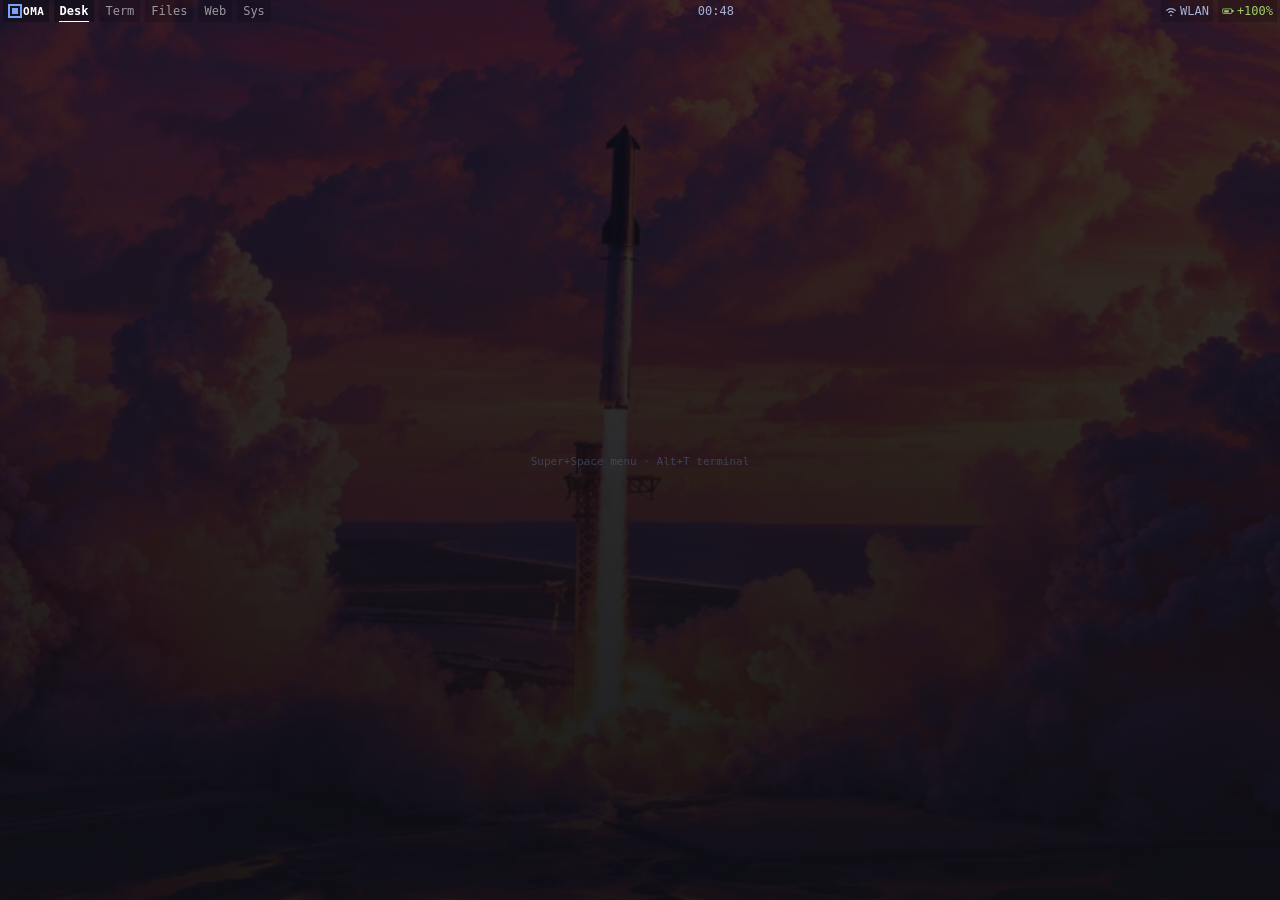
==== commit 1f10ca73: "feat: dwindle tiling, theme engine, and P0 security hardening Omarchy's desktop is not a launcher sc" ====
--- a/web/index.html
+++ b/web/index.html
@@ -132,130 +132,45 @@
 
     <!-- ── Workspace 0: OmaBerry Desktop Home Dashboard ─────────── -->
     <div class="workspace active" id="ws-0">
-      <div class="desktop-home">
-        
-        <!-- Hero: the OMARCHY wordmark, straight from omarchy-src/logo.svg -->
-        <div class="desktop-hero">
-          <svg class="desktop-logo" viewBox="0 0 1215 285" xmlns="http://www.w3.org/2000/svg" aria-label="Omarchy">
-            <g fill-rule="evenodd" clip-rule="evenodd">
-              <path d="m720 120h-15v15h-14.998v14.999l-60.002.001v15.002l90-.002v.002h.002l-.002 89.998h-15v15h-13v15h-17v-89.998h-45v90l-45-.002v-89.998h-14.998v-30h14.998v-15.002h-14.998v-30.001h14.998v-75h15v-14.997h15v-15.002h105.002zm-90-.001h45v-74.997h-45z"/>
-              <path d="m105 30.002h15v14.997h15v180.001h-15v15h-15v15.002h-75v-15.002h-15v-15h-15v-180.001h15v-14.997h15v-15.002h75zm-60 194.998h45v-179.998h-45z"/>
-              <path d="m300 15h60v15h15v14.999h15v180.001h-15v15h-15v15h-15l-.004-209.998h-44.994v-.002h-.002v210.002h-45v-210h-44.998v179.997h-.002v30.003h-15v-15.002h-15v-15h-14.998v-180.001h14.998v-14.999h15v-15.002h60v-15h45z"/>
-              <path d="m555 225h-15v15h-15v15h-15v-105.001l-44.998.001v105.002h-45.002v-105.002h-15v-30.001h15v-75h15.002v-14.997h15v-15.002h105zm-89.998-105.001h44.998v-74.997h-44.998z"/>
-              <path d="m885 75h-15v15h-15v15h-15v-59.998h-45v179.998h45v-59.998h15v14.997h15v15.001h15v30h-15v15h-15v15.002l-105-.002v-210.001h14.998v-14.997h15.002v-15.002h105z"/>
-              <path d="m960 119.999h45v-104.999h15v15h15v14.999h15v75.001h15v15h-15v90h-15v15h-15v15.002h-15v-105h-45v105.002l-45-.002v-105h-30v-15h15v-15.001h15v-75h15v-14.997h15v-15.002h15z"/>
-              <path d="m1125 119.999h45v-104.999h15v15h15v15h15v180h-15v15h-15v15.002l-75-.002v-15h-15v-15h-15v-45.001h15v-14.997-.002h30v60h45v-75h-90v-105.001h15v-14.997h15v-15.002h15z"/>
-            </g>
-          </svg>
-          <div class="desktop-hero-title">OMABERRY</div>
-          <div class="desktop-subtitle">OMARCHY × BLACKBERRY CLASSIC Q20</div>
-        </div>
-
-        <!-- 6 Quick Touch App Tiles (Hyprland Floating Cards) -->
-        <div class="desktop-grid">
-          
-          <div class="desktop-card" onclick="window.OB.Workspace.switchWorkspace(1)">
-            <div class="desktop-card-icon" style="color:var(--ob-accent-blue)">
-              <span class="icon-svg" style="width:20px; height:20px;">
-                <svg viewBox="0 0 16 16"><path d="M2 3a1 1 0 0 0-1 1v8a1 1 0 0 0 1 1h12a1 1 0 0 0 1-1V4a1 1 0 0 0-1-1H2zm2 2.5 3 2.5-3 2.5V5.5zm5 4.5h3v1H9v-1z" fill="currentColor"/></svg>
-              </span>
-            </div>
-            <div class="desktop-card-text">
-              <span class="desktop-card-title">Terminal</span>
-              <span class="desktop-card-sub">BerryCore sh</span>
-            </div>
-          </div>
-
-          <div class="desktop-card" onclick="window.OB.Workspace.switchWorkspace(2)">
-            <div class="desktop-card-icon" style="color:var(--ob-accent-peach)">
-              <span class="icon-svg" style="width:20px; height:20px;">
-                <svg viewBox="0 0 16 16"><path d="M1 3.5A1.5 1.5 0 0 1 2.5 2h3.764a1.5 1.5 0 0 1 1.06.44L8.707 3.824A.5.5 0 0 0 9.06 4H13.5A1.5 1.5 0 0 1 15 5.5v7a1.5 1.5 0 0 1-1.5 1.5h-11A1.5 1.5 0 0 1 1 12.5v-9z" fill="currentColor"/></svg>
-              </span>
-            </div>
-            <div class="desktop-card-text">
-              <span class="desktop-card-title">Files</span>
-              <span class="desktop-card-sub">/shared</span>
-            </div>
-          </div>
-
-          <div class="desktop-card" onclick="window.OB.Workspace.switchWorkspace(3)">
-            <div class="desktop-card-icon" style="color:var(--ob-accent-teal)">
-              <span class="icon-svg" style="width:20px; height:20px;">
-                <svg viewBox="0 0 16 16"><path d="M8 0a8 8 0 1 0 0 16A8 8 0 0 0 8 0zm5.93 7h-2.95a12.8 12.8 0 0 0-.82-4.13A6.98 6.98 0 0 1 13.93 7zM8 1.07c.83 1.2 1.5 2.8 1.83 4.93H6.17C6.5 3.87 7.17 2.27 8 1.07zM1.84 9h2.95c.18 1.5.49 2.91.89 4.13A6.98 6.98 0 0 1 1.84 9zm2.95-2H1.84a6.98 6.98 0 0 1 3.9-4.13c-.4 1.22-.71 2.63-.89 4.13zM8 14.93c-.83-1.2-1.5-2.8-1.83-4.93h3.66c-.33 2.13-1 3.73-1.83 4.93zm1.96-5.93H6.04A11.7 11.7 0 0 1 6 8c0-.34.01-.67.04-1h3.92c.03.33.04.66.04 1 0 .34-.01.67-.04 1zm.2 4.13c.4-1.22.71-2.63.89-4.13h2.95a6.98 6.98 0 0 1-3.84 4.13z" fill="currentColor"/></svg>
-              </span>
-            </div>
-            <div class="desktop-card-text">
-              <span class="desktop-card-title">Browser</span>
-              <span class="desktop-card-sub">Chromium 120</span>
-            </div>
-          </div>
-
-          <div class="desktop-card" onclick="window.open('http://127.0.0.1:8120', '_blank')">
-            <div class="desktop-card-icon" style="color:var(--ob-accent-mauve)">
-              <span class="icon-svg" style="width:20px; height:20px;">
-                <svg viewBox="0 0 16 16"><path d="M8 1.5a6.5 6.5 0 0 0-6.5 6.5c0 1.9.82 3.61 2.13 4.8.2.18.37.52.37.8v.9a.5.5 0 0 0 .5.5h7a.5.5 0 0 0 .5-.5v-.9c0-.28.17-.62.37-.8 1.31-1.19 2.13-2.9 2.13-4.8A6.5 6.5 0 0 0 8 1.5zM6 10h4v1H6v-1zm1-3a1 1 0 1 1-2 0 1 1 0 0 1 2 0zm4 0a1 1 0 1 1-2 0 1 1 0 0 1 2 0z" fill="currentColor"/></svg>
-              </span>
-            </div>
-            <div class="desktop-card-text">
-              <span class="desktop-card-title">Agent Hub</span>
-              <span class="desktop-card-sub">Codex :8120</span>
-            </div>
-          </div>
-
-          <div class="desktop-card" onclick="window.OB.Workspace.switchWorkspace(4)">
-            <div class="desktop-card-icon" style="color:var(--ob-accent-green)">
-              <span class="icon-svg" style="width:20px; height:20px;">
-                <svg viewBox="0 0 16 16"><path d="M5 0a1 1 0 0 1 1 1v1h4V1a1 1 0 1 1 2 0v1h1a2 2 0 0 1 2 2v1h1a1 1 0 1 1 0 2h-1v4h1a1 1 0 1 1 0 2h-1v1a2 2 0 0 1-2 2h-1v1a1 1 0 1 1-2 0v-1H6v1a1 1 0 1 1-2 0v-1H3a2 2 0 0 1-2-2v-1H0a1 1 0 1 1 0-2h1V7H0a1 1 0 0 1 0-2h1V4a2 2 0 0 1 2-2h1V1a1 1 0 0 1 1-1zm8 4H3v8h10V4zM5 6h6v4H5V6z" fill="currentColor"/></svg>
-              </span>
-            </div>
-            <div class="desktop-card-text">
-              <span class="desktop-card-title">System</span>
-              <span class="desktop-card-sub">QNX 8.0 · Krait</span>
-            </div>
-          </div>
-
-          <div class="desktop-card" onclick="window.OB.Launcher.open()">
-            <div class="desktop-card-icon" style="color:var(--ob-accent-pink)">
-              <span class="icon-svg" style="width:20px; height:20px;">
-                <svg viewBox="0 0 16 16"><path d="M11.742 10.344a6.5 6.5 0 1 0-1.397 1.398h-.001c.03.04.062.078.098.115l3.85 3.85a1 1 0 0 0 1.415-1.414l-3.85-3.85a1.007 1.007 0 0 0-.115-.1zM12 6.5a5.5 5.5 0 1 1-11 0 5.5 5.5 0 0 1 11 0z" fill="currentColor"/></svg>
-              </span>
-            </div>
-            <div class="desktop-card-text">
-              <span class="desktop-card-title">All Apps</span>
-              <span class="desktop-card-sub">BB Menu key</span>
-            </div>
-          </div>
-
-        </div>
-
-        <!-- Telemetry Status Bar -->
-        <div class="desktop-telemetry">
-          <span>Q20 Krait 1.5GHz</span>
-          <span>·</span>
-          <span>720×720</span>
-          <span>·</span>
-          <span>Swipe ◄► Switch WS</span>
-        </div>
-
-      </div>
+      <!-- dwindle: empty until something is opened -->
+    
     </div>
 
     <!-- ── Workspace 1: Terminal / Shell ────────────────────────── -->
     <div class="workspace" id="ws-1">
-      <div class="window-tile focused" data-app="terminal">
+    
+    </div>
+
+    <!-- ── Workspace 2: File Manager ────────────────────────────── -->
+    <div class="workspace" id="ws-2">
+    
+    </div>
+
+    <!-- ── Workspace 3: Web & Cloud Hub ─────────────────────────── -->
+    <div class="workspace" id="ws-3">
+    
+    </div>
+
+    <!-- ── Workspace 4: System Diagnostics & Hardware ───────────── -->
+    <div class="workspace" id="ws-4">
+    
+    </div>
+
+  </main>
+
+  <!-- ── Bottom Floating Dock ─────────────────────────────────────── -->
+
+  <!-- ── App templates, instantiated by the tiling window manager ── -->
+<template id="tpl-terminal">
+<div class="window-tile" data-app="terminal">
         <div class="window-header">
-          <div class="window-dots">
-            <span class="win-dot red" onclick="window.OB.Workspace.switchWorkspace(0)" title="Close to Home"></span>
-            <span class="win-dot yellow" onclick="window.OB.Workspace.switchWorkspace(0)"></span>
-            <span class="win-dot green" onclick="window.OB.Workspace.toggleFullscreen()"></span>
-          </div>
           <span class="window-title">
             <span class="icon-svg" style="color:var(--ob-accent-blue)">
               <svg viewBox="0 0 16 16"><path d="M2 3a1 1 0 0 0-1 1v8a1 1 0 0 0 1 1h12a1 1 0 0 0 1-1V4a1 1 0 0 0-1-1H2zm2 2.5 3 2.5-3 2.5V5.5zm5 4.5h3v1H9v-1z" fill="currentColor"/></svg>
             </span>
             <span>omarchy@q20: ~ (BerryCore sh)</span>
           </span>
-          <span class="window-tag">dwindle</span>
+          <span class="window-actions"><span class="window-tag">dwindle</span><button class="window-close" data-tile-close title="Close (Alt+Q)"><svg viewBox="0 0 16 16"><path d="M4 4l8 8M12 4l-8 8" stroke="currentColor" stroke-width="1.6" stroke-linecap="round" fill="none"/></svg></button></span>
         </div>
         <div class="window-body">
           <div class="terminal-container">
@@ -293,25 +208,17 @@
             </div>
           </div>
         </div>
-      </div>
-    </div>
-
-    <!-- ── Workspace 2: File Manager ────────────────────────────── -->
-    <div class="workspace" id="ws-2">
-      <div class="window-tile focused" data-app="fileman" style="display:grid; grid-template-rows:26px 30px 1fr;">
+    </template>
+<template id="tpl-fileman">
+<div class="window-tile" data-app="fileman" style="display:grid; grid-template-rows:26px 30px 1fr;">
         <div class="window-header">
-          <div class="window-dots">
-            <span class="win-dot red" onclick="window.OB.Workspace.switchWorkspace(0)"></span>
-            <span class="win-dot yellow"></span>
-            <span class="win-dot green"></span>
-          </div>
           <span class="window-title">
             <span class="icon-svg" style="color:var(--ob-accent-blue)">
               <svg viewBox="0 0 16 16"><path d="M1 3.5A1.5 1.5 0 0 1 2.5 2h3.764a1.5 1.5 0 0 1 1.06.44L8.707 3.824A.5.5 0 0 0 9.06 4H13.5A1.5 1.5 0 0 1 15 5.5v7a1.5 1.5 0 0 1-1.5 1.5h-11A1.5 1.5 0 0 1 1 12.5v-9z" fill="currentColor"/></svg>
             </span>
             <span>BerryFS File Browser</span>
           </span>
-          <span class="window-tag">shared</span>
+          <span class="window-actions"><span class="window-tag">shared</span><button class="window-close" data-tile-close title="Close (Alt+Q)"><svg viewBox="0 0 16 16"><path d="M4 4l8 8M12 4l-8 8" stroke="currentColor" stroke-width="1.6" stroke-linecap="round" fill="none"/></svg></button></span>
         </div>
         <div style="background:var(--ob-bg-mantle); padding:4px 8px; border-bottom:1px solid rgba(255,255,255,0.05); display:flex; align-items:center; gap:6px;">
           <button onclick="window.OB.FileManager.goUp()" style="background:var(--ob-bg-surface); border:1px solid rgba(255,255,255,0.08); color:var(--ob-text-primary); border-radius:4px; padding:3px 8px; cursor:pointer; font-size:10px; font-weight:600; display:flex; align-items:center; gap:4px;">
@@ -329,25 +236,17 @@
             <textarea id="fm-viewer" style="flex:1; width:100%; background:transparent; border:none; outline:none; color:var(--ob-text-primary); font-family:var(--ob-font-mono); font-size:10.5px; resize:none;" readonly placeholder="Select a file to inspect..."></textarea>
           </div>
         </div>
-      </div>
-    </div>
-
-    <!-- ── Workspace 3: Web & Cloud Hub ─────────────────────────── -->
-    <div class="workspace" id="ws-3">
-      <div class="window-tile focused" data-app="webhub">
+    </template>
+<template id="tpl-webhub">
+<div class="window-tile" data-app="webhub">
         <div class="window-header">
-          <div class="window-dots">
-            <span class="win-dot red" onclick="window.OB.Workspace.switchWorkspace(0)"></span>
-            <span class="win-dot yellow"></span>
-            <span class="win-dot green"></span>
-          </div>
           <span class="window-title">
             <span class="icon-svg" style="color:var(--ob-accent-blue)">
               <svg viewBox="0 0 16 16"><path d="M8 0a8 8 0 1 0 0 16A8 8 0 0 0 8 0zm5.93 7h-2.95a12.8 12.8 0 0 0-.82-4.13A6.98 6.98 0 0 1 13.93 7zM8 1.07c.83 1.2 1.5 2.8 1.83 4.93H6.17C6.5 3.87 7.17 2.27 8 1.07zM1.84 9h2.95c.18 1.5.49 2.91.89 4.13A6.98 6.98 0 0 1 1.84 9zm2.95-2H1.84a6.98 6.98 0 0 1 3.9-4.13c-.4 1.22-.71 2.63-.89 4.13zM8 14.93c-.83-1.2-1.5-2.8-1.83-4.93h3.66c-.33 2.13-1 3.73-1.83 4.93zm1.96-5.93H6.04A11.7 11.7 0 0 1 6 8c0-.34.01-.67.04-1h3.92c.03.33.04.66.04 1 0 .34-.01.67-.04 1zm.2 4.13c.4-1.22.71-2.63.89-4.13h2.95a6.98 6.98 0 0 1-3.84 4.13z" fill="currentColor"/></svg>
             </span>
             <span>Web & Community Hub</span>
           </span>
-          <span class="window-tag">Chromium 120</span>
+          <span class="window-actions"><span class="window-tag">Chromium 120</span><button class="window-close" data-tile-close title="Close (Alt+Q)"><svg viewBox="0 0 16 16"><path d="M4 4l8 8M12 4l-8 8" stroke="currentColor" stroke-width="1.6" stroke-linecap="round" fill="none"/></svg></button></span>
         </div>
         <div class="window-body" style="padding:16px; display:flex; flex-direction:column; gap:12px;">
           <h3 style="color:var(--ob-accent-blue); font-size:13px; font-weight:700;">Q20 Web Resources</h3>
@@ -379,25 +278,17 @@
             </a>
           </div>
         </div>
-      </div>
-    </div>
-
-    <!-- ── Workspace 4: System Diagnostics & Hardware ───────────── -->
-    <div class="workspace" id="ws-4">
-      <div class="window-tile focused" data-app="sysinfo">
+    </template>
+<template id="tpl-sysinfo">
+<div class="window-tile" data-app="sysinfo">
         <div class="window-header">
-          <div class="window-dots">
-            <span class="win-dot red" onclick="window.OB.Workspace.switchWorkspace(0)"></span>
-            <span class="win-dot yellow"></span>
-            <span class="win-dot green"></span>
-          </div>
           <span class="window-title">
             <span class="icon-svg" style="color:var(--ob-accent-blue)">
               <svg viewBox="0 0 16 16"><path d="M5 0a1 1 0 0 1 1 1v1h4V1a1 1 0 1 1 2 0v1h1a2 2 0 0 1 2 2v1h1a1 1 0 1 1 0 2h-1v4h1a1 1 0 1 1 0 2h-1v1a2 2 0 0 1-2 2h-1v1a1 1 0 1 1-2 0v-1H6v1a1 1 0 1 1-2 0v-1H3a2 2 0 0 1-2-2v-1H0a1 1 0 1 1 0-2h1V7H0a1 1 0 0 1 0-2h1V4a2 2 0 0 1 2-2h1V1a1 1 0 0 1 1-1zm8 4H3v8h10V4zM5 6h6v4H5V6z" fill="currentColor"/></svg>
             </span>
             <span>Q20 System Diagnostics</span>
           </span>
-          <span class="window-tag">ARMv7</span>
+          <span class="window-actions"><span class="window-tag">ARMv7</span><button class="window-close" data-tile-close title="Close (Alt+Q)"><svg viewBox="0 0 16 16"><path d="M4 4l8 8M12 4l-8 8" stroke="currentColor" stroke-width="1.6" stroke-linecap="round" fill="none"/></svg></button></span>
         </div>
         <div class="window-body" style="padding:12px; font-family:var(--ob-font-mono); font-size:11px; line-height:1.5;">
           <div style="color:var(--ob-accent-blue); font-weight:bold; margin-bottom:6px;">BlackBerry Classic Q20 Hardware Profile:</div>
@@ -416,49 +307,7 @@
             <div>[OK] Toolbelt keys (Call, Menu, Back, End) hooked</div>
           </div>
         </div>
-      </div>
-    </div>
-
-  </main>
-
-  <!-- ── Bottom Floating Dock ─────────────────────────────────────── -->
-  <footer id="dock">
-    <div class="dock-item active" data-action="desktop">
-      <span class="icon-svg">
-        <svg viewBox="0 0 16 16"><path d="M8 1L1 7h2v7h4v-4h2v4h4V7h2L8 1z" fill="currentColor"/></svg>
-      </span>
-      <span>Desk</span>
-      <span class="dock-hint">Home</span>
-    </div>
-    <div class="dock-item" data-action="terminal">
-      <span class="icon-svg">
-        <svg viewBox="0 0 16 16"><path d="M2 3a1 1 0 0 0-1 1v8a1 1 0 0 0 1 1h12a1 1 0 0 0 1-1V4a1 1 0 0 0-1-1H2zm2 2.5 3 2.5-3 2.5V5.5zm5 4.5h3v1H9v-1z" fill="currentColor"/></svg>
-      </span>
-      <span>Term</span>
-      <span class="dock-hint">Call</span>
-    </div>
-    <div class="dock-item" data-action="files">
-      <span class="icon-svg">
-        <svg viewBox="0 0 16 16"><path d="M1 3.5A1.5 1.5 0 0 1 2.5 2h3.764a1.5 1.5 0 0 1 1.06.44L8.707 3.824A.5.5 0 0 0 9.06 4H13.5A1.5 1.5 0 0 1 15 5.5v7a1.5 1.5 0 0 1-1.5 1.5h-11A1.5 1.5 0 0 1 1 12.5v-9z" fill="currentColor"/></svg>
-      </span>
-      <span>Files</span>
-      <span class="dock-hint">WS 2</span>
-    </div>
-    <div class="dock-item" data-action="launcher">
-      <span class="icon-svg">
-        <svg viewBox="0 0 16 16"><path d="M11.742 10.344a6.5 6.5 0 1 0-1.397 1.398h-.001c.03.04.062.078.098.115l3.85 3.85a1 1 0 0 0 1.415-1.414l-3.85-3.85a1.007 1.007 0 0 0-.115-.1zM12 6.5a5.5 5.5 0 1 1-11 0 5.5 5.5 0 0 1 11 0z" fill="currentColor"/></svg>
-      </span>
-      <span>Apps</span>
-      <span class="dock-hint">Menu</span>
-    </div>
-    <div class="dock-item" data-action="shade">
-      <span class="icon-svg">
-        <svg viewBox="0 0 16 16"><path d="M8 4.754a3.246 3.246 0 1 0 0 6.492 3.246 3.246 0 0 0 0-6.492zM5.754 8a2.246 2.246 0 1 1 4.492 0 2.246 2.246 0 0 1-4.492 0z" fill="currentColor"/><path d="M9.796 1.343c-.527-1.79-3.065-1.79-3.592 0l-.094.319a.873.873 0 0 1-1.255.52l-.292-.16c-1.64-.892-3.433.902-2.54 2.541l.159.292a.873.873 0 0 1-.52 1.255l-.319.094c-1.79.527-1.79 3.065 0 3.592l.319.094a.873.873 0 0 1 .52 1.255l-.16.292c-.892 1.64.901 3.434 2.541 2.54l.292-.159a.873.873 0 0 1 1.255.52l.094.319c.527 1.79 3.065 1.79 3.592 0l.094-.319a.873.873 0 0 1 1.255-.52l.292.16c1.64.893 3.434-.902 2.54-2.541l-.159-.292a.873.873 0 0 1 .52-1.255l.319-.094c1.79-.527 1.79-3.065 0-3.592l-.319-.094a.873.873 0 0 1-.52-1.255l.16-.292c.893-1.64-.902-3.433-2.541-2.54l-.292.159a.873.873 0 0 1-1.255-.52l-.094-.319z" fill="currentColor"/></svg>
-      </span>
-      <span>Quick</span>
-      <span class="dock-hint">▼</span>
-    </div>
-  </footer>
+    </template>
 
   <!-- ── App Launcher Overlay (Rofi / Walker style) ─────────────── -->
   <div id="launcher-overlay">
@@ -491,6 +340,8 @@
 <script src="js/pinyin-data.js"></script>
 <script src="js/meta.js"></script>
 <script src="js/statusbar.js"></script>
+<script src="js/theme.js"></script>
+<script src="js/tile.js"></script>
 <script src="js/workspace.js"></script>
 <script src="js/launcher.js"></script>
 <script src="js/terminal.js"></script>
--- a/web/css/desktop.css
+++ b/web/css/desktop.css
@@ -536,4 +536,92 @@
 
 /* ══ Trackpad cursor ═══════════════════════════════════════════════ */
 
-body.trackpad-active #desktop-root { cursor: none; }+body.trackpad-active #desktop-root { cursor: none; }
+/* ══ Dwindle tiling ═══════════════════════════════════════════════
+ * The tree is rendered as nested flex boxes, so there is nothing to position
+ * in script: a split is a container with a direction and a gap, and the
+ * browser does the arithmetic. Gaps come from hypr general.gaps_in.
+ */
+
+.workspace {
+  display: none;
+  flex-direction: row;
+  gap: 5px;
+  inset: var(--ob-gaps-out);
+}
+.workspace.active { display: flex; }
+
+/* An empty workspace is just the wallpaper, which is the whole point. */
+.workspace[data-empty] {
+  display: flex;
+  align-items: center;
+  justify-content: center;
+}
+
+.tile-split {
+  display: flex;
+  flex: 1 1 0;
+  min-width: 0;
+  min-height: 0;
+}
+
+.tile-pane {
+  display: flex;
+  flex-direction: column;
+  min-width: 0;
+  min-height: 0;
+  overflow: hidden;
+}
+
+/* The hint that appears on an empty workspace, so it does not read as a
+ * frozen screen. Kept quiet -- Omarchy's desktop says nothing at all. */
+.workspace[data-empty]::after {
+  content: 'Super+Space  menu   ·   Alt+T  terminal';
+  font-family: var(--ob-font-mono);
+  font-size: var(--ob-font-body-small);
+  color: var(--mocha-overlay0);
+  opacity: 0.55;
+  pointer-events: none;
+}
+
+.window-tile {
+  flex: 1;
+  display: flex;
+  flex-direction: column;
+  min-height: 0;
+  overflow: hidden;
+  background: var(--ob-bg-mantle);
+  border: var(--ob-border-size) solid transparent;
+  background-image:
+    linear-gradient(var(--ob-bg-mantle), var(--ob-bg-mantle)),
+    var(--ob-border-inactive);
+  background-origin: border-box;
+  background-clip: padding-box, border-box;
+}
+/* looknfeel.lua: active_border = 45-degree cyan -> green gradient. */
+.window-tile.focused {
+  background-image:
+    linear-gradient(var(--ob-bg-mantle), var(--ob-bg-mantle)),
+    var(--ob-border-active);
+}
+
+.window-actions {
+  display: flex;
+  align-items: center;
+  gap: var(--ob-space-sm);
+  margin-left: auto;
+}
+.window-close {
+  display: flex;
+  align-items: center;
+  justify-content: center;
+  width: 16px;
+  height: 16px;
+  color: var(--mocha-overlay0);
+}
+.window-close svg { width: 11px; height: 11px; display: block; }
+.window-close:hover { color: var(--mocha-red); }
+.window-close:active { opacity: 0.6; }
+
+/* A tiled pane can get narrow; let the content scroll instead of overflowing. */
+.window-body { min-height: 0; overflow: auto; }
